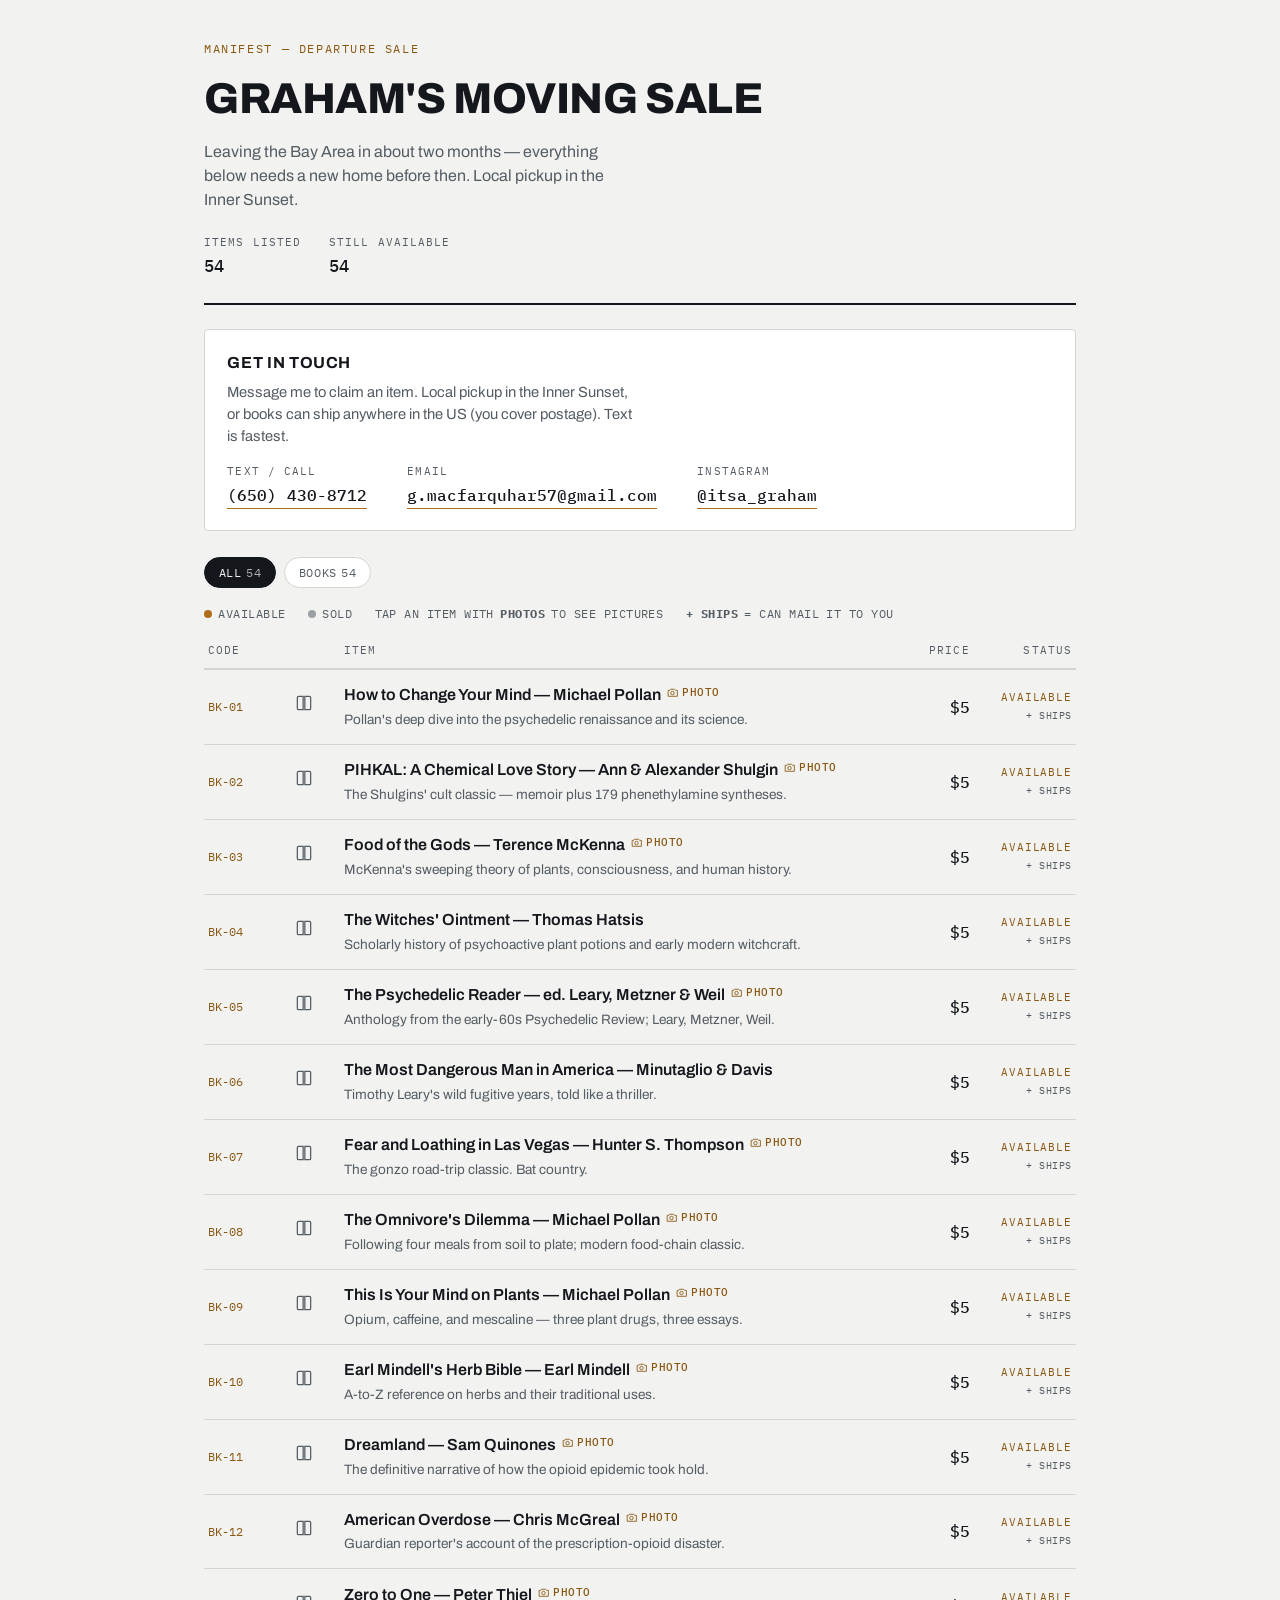
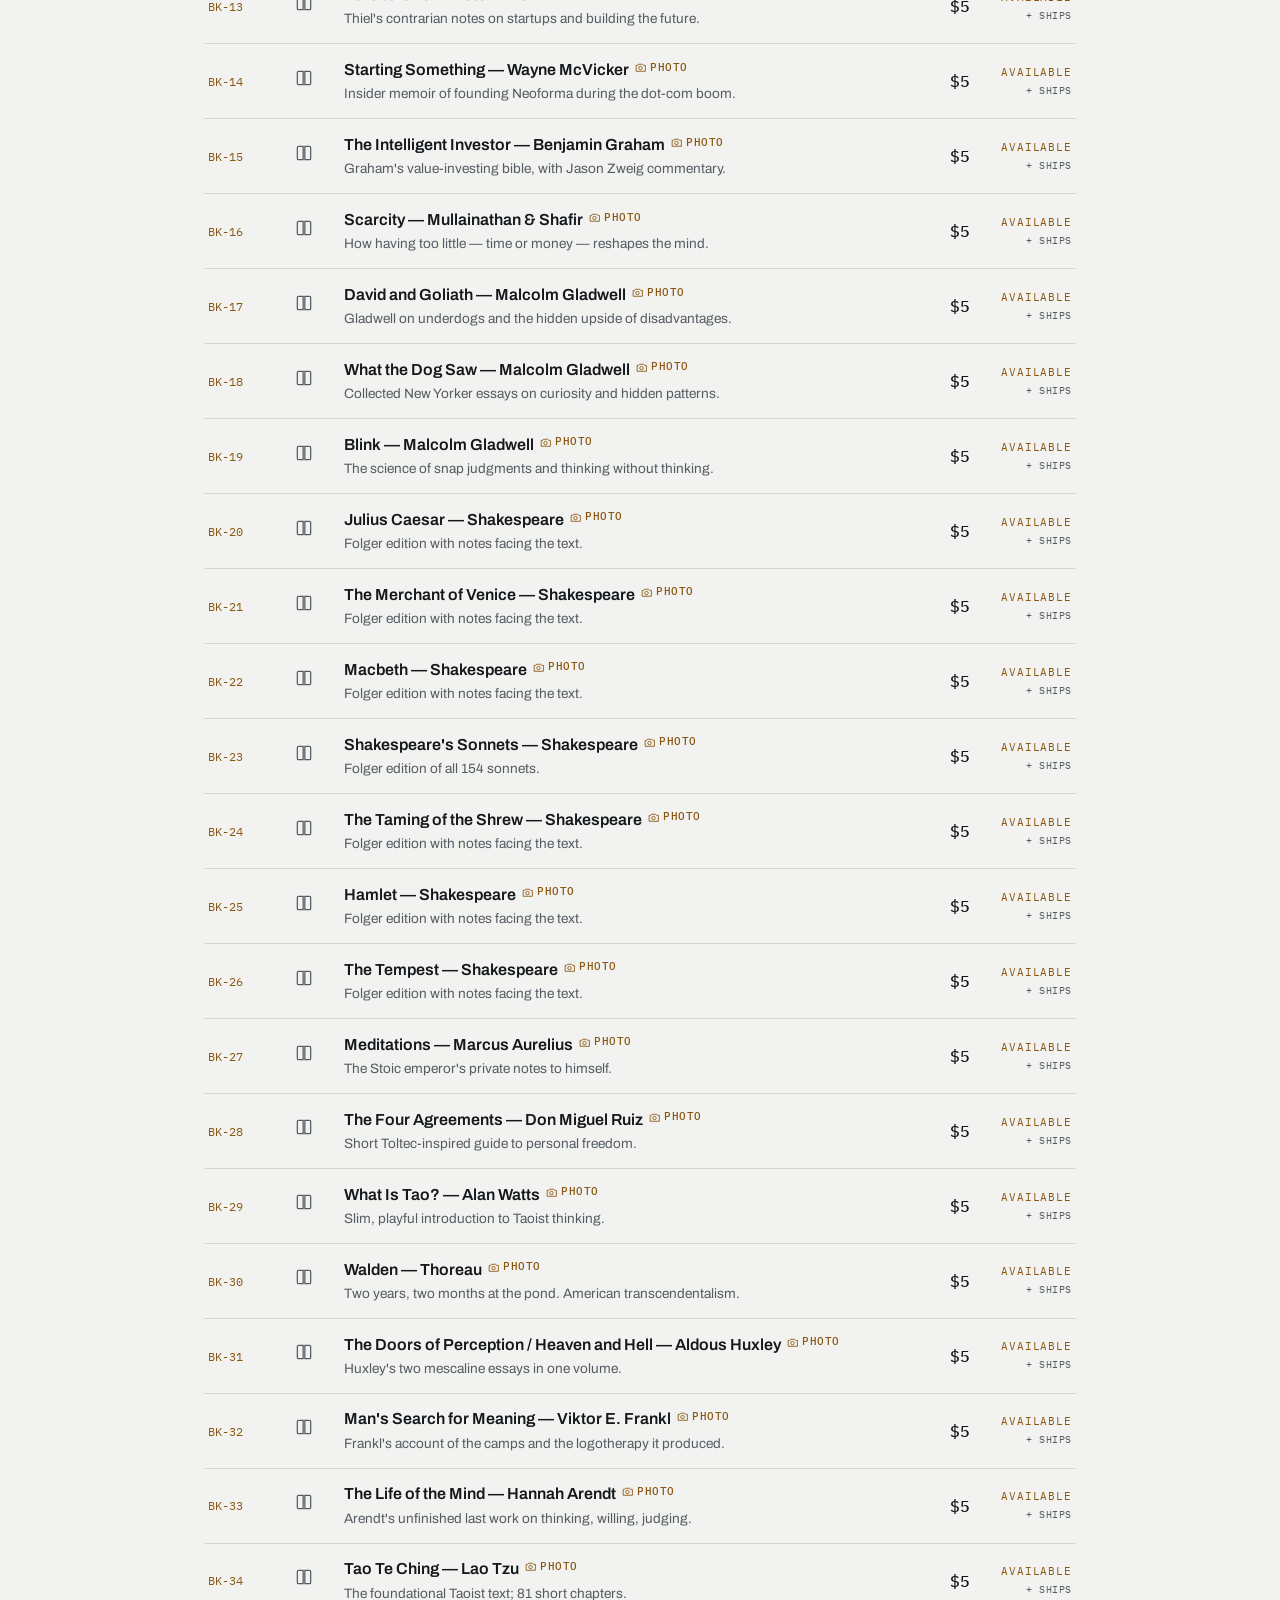
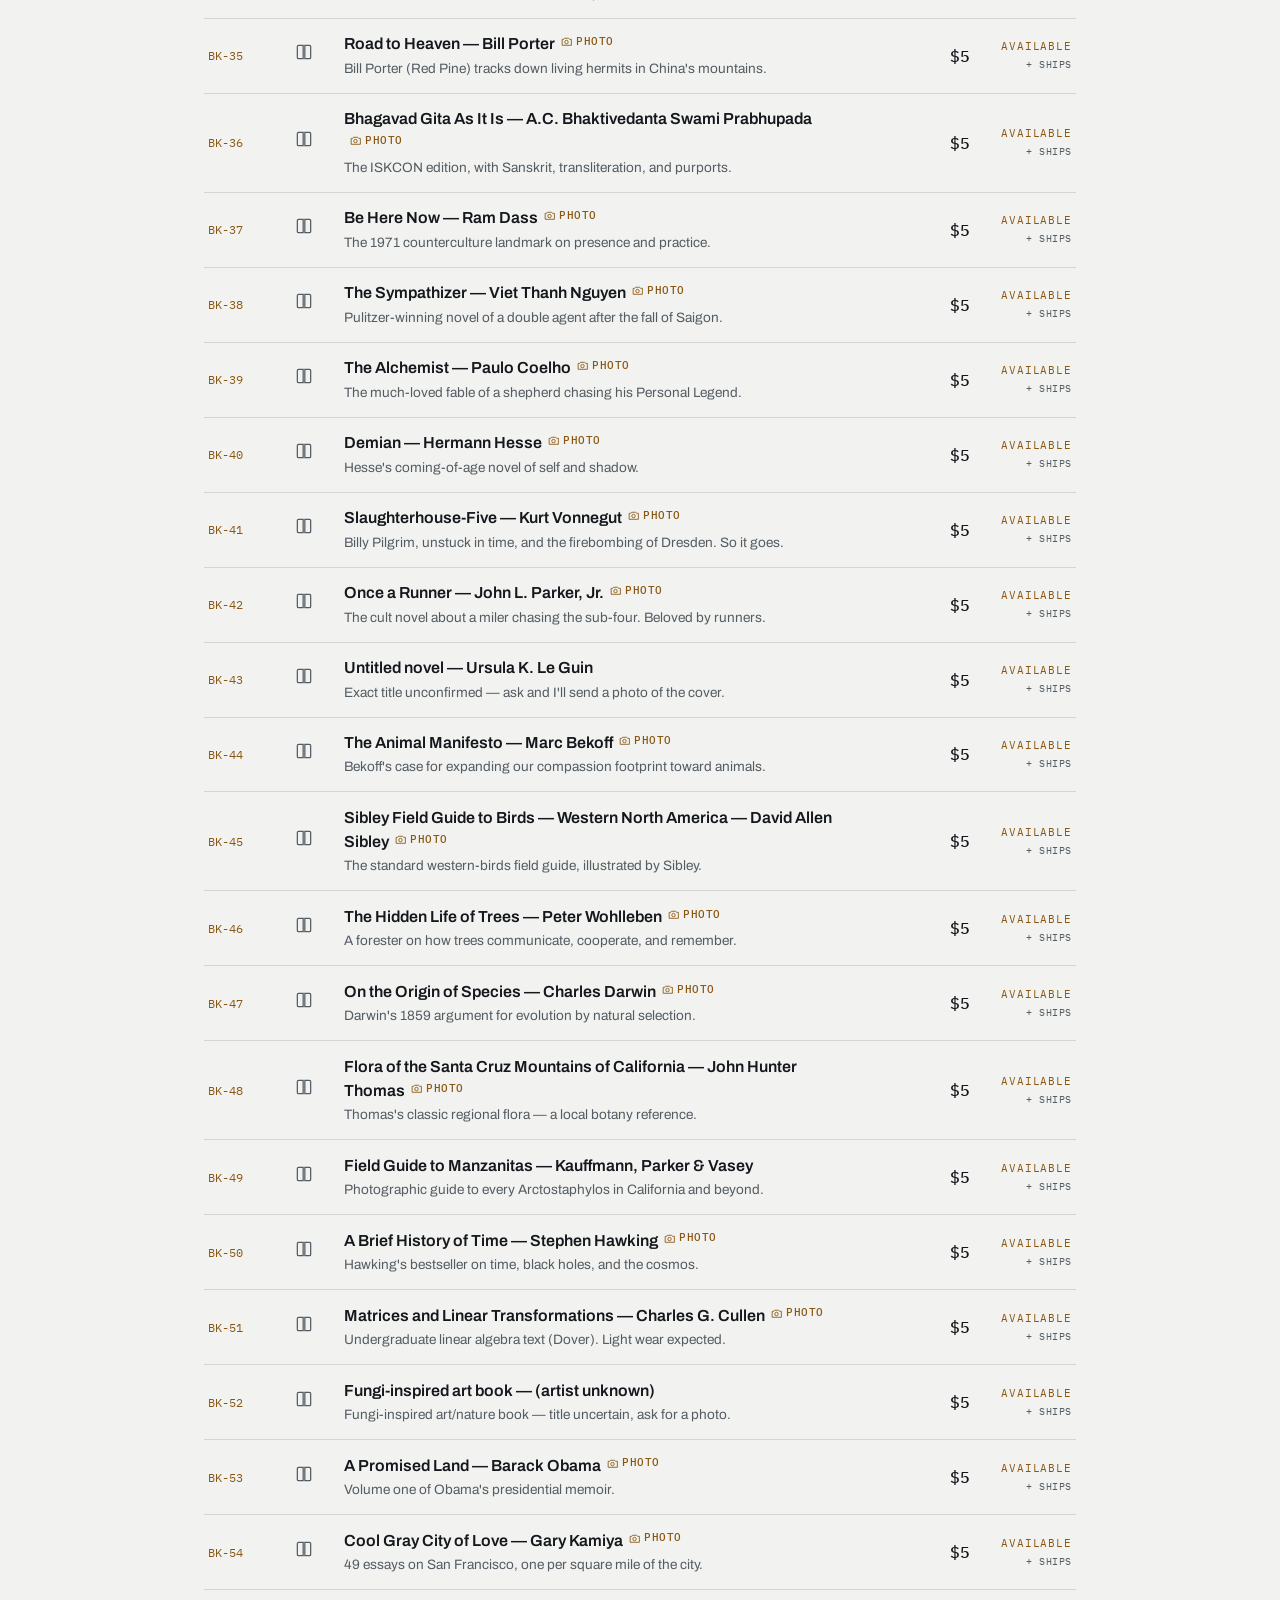
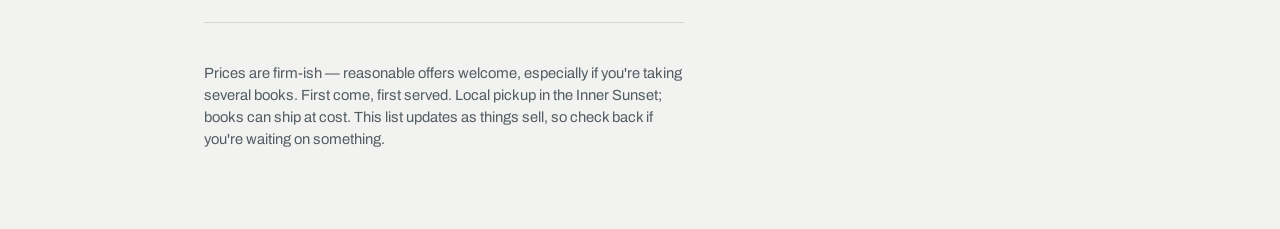
==== index.html @ 5ce78561 "Remove unidentified worn-spine book Co-Authored-By: Claude Sonnet 5 <noreply@anthropic.com>" ====
<!doctype html>
<html lang="en">
<head>
<meta charset="utf-8">
<meta name="viewport" content="width=device-width, initial-scale=1">
<title>Departure Sale</title>
<style>
  @import url('https://fonts.googleapis.com/css2?family=Archivo:ital,wght@0,400;0,500;0,600;0,700;0,800;1,500&family=IBM+Plex+Mono:wght@400;500;600&display=swap');

  :root{
    --bg: #f2f3f0;
    --surface: #ffffff;
    --surface-2: #e8eae5;
    --ink: #14171c;
    --ink-dim: #545c63;
    --line: #d4d7d1;
    --amber: #ad6f19;
    --amber-strong: #8a5713;
    --sold-ink: #9aa0a6;
    --focus: #2f6fed;
  }

  @media (prefers-color-scheme: dark){
    :root:not([data-theme="light"]){
      --bg: #14171b;
      --surface: #1b2025;
      --surface-2: #232931;
      --ink: #eef0ee;
      --ink-dim: #9aa3ab;
      --line: #313941;
      --amber: #f2a93c;
      --amber-strong: #ffc266;
      --sold-ink: #5b6470;
      --focus: #5b9dff;
    }
  }

  :root[data-theme="dark"]{
    --bg: #14171b;
    --surface: #1b2025;
    --surface-2: #232931;
    --ink: #eef0ee;
    --ink-dim: #9aa3ab;
    --line: #313941;
    --amber: #f2a93c;
    --amber-strong: #ffc266;
    --sold-ink: #5b6470;
    --focus: #5b9dff;
  }

  *{ box-sizing: border-box; }

  body{
    margin: 0;
    background: var(--bg);
    color: var(--ink);
    font-family: 'Archivo', system-ui, sans-serif;
    line-height: 1.5;
  }

  a{ color: inherit; }

  ::selection{ background: var(--amber); color: #14171b; }

  .board{
    max-width: 920px;
    margin: 0 auto;
    padding: 2.5rem 1.5rem 4rem;
  }

  .board-head{
    border-bottom: 2px solid var(--ink);
    padding-bottom: 1.5rem;
    margin-bottom: 1.5rem;
  }

  .eyebrow{
    font-family: 'IBM Plex Mono', monospace;
    font-size: 0.72rem;
    letter-spacing: 0.14em;
    text-transform: uppercase;
    color: var(--amber-strong);
    margin-bottom: 0.6rem;
  }

  h1{
    font-size: clamp(1.9rem, 4.5vw, 2.7rem);
    font-weight: 800;
    letter-spacing: -0.01em;
    text-transform: uppercase;
    margin: 0 0 0.5rem;
    text-wrap: balance;
  }

  .tagline{
    margin: 0 0 1.4rem;
    max-width: 46ch;
    color: var(--ink-dim);
    font-size: 1rem;
  }

  .meta-row{
    display: flex;
    flex-wrap: wrap;
    gap: 1.75rem;
  }

  .meta{
    display: flex;
    flex-direction: column;
    gap: 0.2rem;
  }

  .meta-label{
    font-family: 'IBM Plex Mono', monospace;
    font-size: 0.68rem;
    letter-spacing: 0.1em;
    text-transform: uppercase;
    color: var(--ink-dim);
  }

  .meta-value{
    font-family: 'IBM Plex Mono', monospace;
    font-size: 1.05rem;
    font-weight: 500;
    font-variant-numeric: tabular-nums;
  }

  .meta-value.link{
    word-break: break-all;
  }

  .filters{
    display: flex;
    flex-wrap: wrap;
    gap: 0.5rem;
    margin-bottom: 1.1rem;
  }

  .filter-btn{
    font-family: 'IBM Plex Mono', monospace;
    font-size: 0.75rem;
    letter-spacing: 0.06em;
    text-transform: uppercase;
    padding: 0.45rem 0.85rem;
    border: 1px solid var(--line);
    border-radius: 999px;
    background: var(--surface);
    color: var(--ink-dim);
    cursor: pointer;
    transition: border-color .15s ease, color .15s ease, background .15s ease;
  }

  .filter-btn:hover{ border-color: var(--amber); color: var(--ink); }

  .filter-btn:focus-visible{ outline: 2px solid var(--focus); outline-offset: 2px; }

  .filter-btn.active{
    background: var(--ink);
    border-color: var(--ink);
    color: var(--bg);
  }

  .filter-btn .count{
    color: var(--ink-dim);
    margin-left: 0.35em;
  }

  .filter-btn.active .count{ color: inherit; opacity: 0.7; }

  .legend{
    display: flex;
    flex-wrap: wrap;
    gap: 1.4rem;
    margin-bottom: 1.2rem;
    font-family: 'IBM Plex Mono', monospace;
    font-size: 0.72rem;
    color: var(--ink-dim);
    letter-spacing: 0.04em;
    text-transform: uppercase;
  }

  .legend-item{ display: inline-flex; align-items: center; gap: 0.4rem; }

  .dot{ width: 8px; height: 8px; border-radius: 50%; display: inline-block; }
  .dot-available{ background: var(--amber); }
  .dot-sold{ background: var(--sold-ink); }

  .manifest{
    border-top: 1px solid var(--line);
  }

  .row{
    display: grid;
    grid-template-columns: 4.5rem 2.2rem 1fr 6.5rem 5.5rem;
    align-items: center;
    gap: 0.9rem;
    padding: 0.85rem 0.25rem;
    border-bottom: 1px solid var(--line);
  }

  .manifest-header{
    font-family: 'IBM Plex Mono', monospace;
    font-size: 0.68rem;
    letter-spacing: 0.1em;
    text-transform: uppercase;
    color: var(--ink-dim);
    padding-top: 0;
    padding-bottom: 0.6rem;
  }

  /* Clickable rows (items with photos) */
  button.item-row{
    width: 100%;
    font: inherit;
    color: inherit;
    text-align: left;
    background: none;
    border: none;
    border-bottom: 1px solid var(--line);
    cursor: pointer;
  }

  button.item-row:hover{
    background: var(--surface);
  }

  button.item-row:focus-visible{
    outline: 2px solid var(--focus);
    outline-offset: -2px;
  }

  .item-row.is-sold{
    color: var(--sold-ink);
  }

  .item-row.is-sold .item-name{
    text-decoration: line-through;
    text-decoration-color: var(--sold-ink);
  }

  .col-code{
    font-family: 'IBM Plex Mono', monospace;
    font-size: 0.78rem;
    color: var(--amber-strong);
    font-variant-numeric: tabular-nums;
  }

  .item-row.is-sold .col-code{ color: var(--sold-ink); }

  .col-icon svg{
    width: 20px;
    height: 20px;
    stroke: var(--ink-dim);
    fill: none;
    stroke-width: 1.5;
  }

  .col-item{ min-width: 0; }

  .item-name{
    font-weight: 600;
    display: block;
  }

  .photo-tag{
    display: inline-flex;
    align-items: center;
    gap: 0.3em;
    margin-left: 0.5em;
    font-family: 'IBM Plex Mono', monospace;
    font-size: 0.66rem;
    font-weight: 500;
    letter-spacing: 0.04em;
    text-transform: uppercase;
    color: var(--amber-strong);
    vertical-align: 1px;
  }

  .photo-tag svg{
    width: 13px;
    height: 13px;
    stroke: currentColor;
    fill: none;
    stroke-width: 1.6;
  }

  .item-row.is-sold .photo-tag{ color: var(--sold-ink); }

  .item-note{
    display: block;
    font-size: 0.85rem;
    color: var(--ink-dim);
    margin-top: 0.15rem;
  }

  .col-cat{
    font-family: 'IBM Plex Mono', monospace;
    font-size: 0.72rem;
    color: var(--ink-dim);
    text-transform: uppercase;
    letter-spacing: 0.04em;
  }

  .col-price{
    font-family: 'IBM Plex Mono', monospace;
    font-weight: 500;
    font-variant-numeric: tabular-nums;
    text-align: right;
  }

  .col-status{
    font-family: 'IBM Plex Mono', monospace;
    font-size: 0.7rem;
    letter-spacing: 0.08em;
    text-transform: uppercase;
    text-align: right;
  }

  .status-available{ color: var(--amber-strong); }
  .status-sold{ color: var(--sold-ink); }

  .empty-state{
    padding: 2rem 0.25rem;
    color: var(--ink-dim);
    font-style: italic;
  }

  .subfilters{
    display: flex;
    flex-wrap: wrap;
    gap: 0.4rem;
    margin: -0.2rem 0 1.1rem;
    padding-left: 0.9rem;
    border-left: 2px solid var(--amber);
  }

  .subfilters[hidden]{ display: none; }

  .filter-btn.sub{
    font-size: 0.68rem;
    padding: 0.32rem 0.7rem;
    text-transform: none;
    letter-spacing: 0.02em;
  }

  .subcat-head{
    font-family: 'IBM Plex Mono', monospace;
    font-size: 0.72rem;
    letter-spacing: 0.1em;
    text-transform: uppercase;
    color: var(--amber-strong);
    padding: 1.2rem 0.25rem 0.55rem;
    border-bottom: 1px solid var(--line);
    display: flex;
    justify-content: space-between;
    gap: 1rem;
  }

  .subcat-head:first-child{ padding-top: 0.2rem; }
  .subcat-head span{ color: var(--ink-dim); }

  .ship-tag{
    display: block;
    font-family: 'IBM Plex Mono', monospace;
    font-size: 0.62rem;
    letter-spacing: 0.06em;
    text-transform: uppercase;
    color: var(--ink-dim);
    margin-top: 0.2rem;
  }

  .item-row.is-sold .ship-tag{ display: none; }

  .contact{
    background: var(--surface);
    border: 1px solid var(--line);
    border-radius: 4px;
    padding: 1.3rem 1.4rem;
    margin-bottom: 1.6rem;
  }

  .contact-title{
    font-size: 1rem;
    font-weight: 700;
    text-transform: uppercase;
    letter-spacing: 0.04em;
    margin: 0 0 0.4rem;
  }

  .contact-lead{
    margin: 0 0 1rem;
    color: var(--ink-dim);
    font-size: 0.92rem;
    max-width: 52ch;
  }

  .contact-list{
    list-style: none;
    margin: 0;
    padding: 0;
    display: flex;
    flex-wrap: wrap;
    gap: 0.9rem 2.5rem;
  }

  .contact-list li{
    display: flex;
    flex-direction: column;
    gap: 0.2rem;
  }

  .contact-label{
    font-family: 'IBM Plex Mono', monospace;
    font-size: 0.68rem;
    letter-spacing: 0.1em;
    text-transform: uppercase;
    color: var(--ink-dim);
  }

  .contact-value{
    font-family: 'IBM Plex Mono', monospace;
    font-size: 1.02rem;
    font-weight: 500;
    text-decoration: none;
    border-bottom: 1px solid var(--amber);
    padding-bottom: 1px;
    width: max-content;
    word-break: break-all;
  }

  .contact-value:hover{ color: var(--amber-strong); }
  .contact-value:focus-visible{ outline: 2px solid var(--focus); outline-offset: 2px; }

  .board-foot{
    margin-top: 2rem;
    padding-top: 1.5rem;
    border-top: 1px solid var(--line);
    color: var(--ink-dim);
    font-size: 0.92rem;
    max-width: 60ch;
  }

  /* ---------------------------------------------------------------
     LIGHTBOX
     --------------------------------------------------------------- */

  .lightbox[hidden]{ display: none; }

  .lightbox{
    position: fixed;
    inset: 0;
    z-index: 50;
    display: flex;
    align-items: center;
    justify-content: center;
    padding: 1.5rem;
    background: rgba(10, 12, 15, 0.82);
    backdrop-filter: blur(2px);
  }

  .lightbox-panel{
    background: var(--surface);
    border: 1px solid var(--line);
    border-radius: 4px;
    max-width: 640px;
    width: 100%;
    max-height: 100%;
    overflow-y: auto;
    padding: 1.25rem;
  }

  .lightbox-head{
    display: flex;
    align-items: flex-start;
    justify-content: space-between;
    gap: 1rem;
    margin-bottom: 0.9rem;
  }

  .lightbox-title{
    font-weight: 700;
    font-size: 1.1rem;
    margin: 0;
  }

  .lightbox-sub{
    font-family: 'IBM Plex Mono', monospace;
    font-size: 0.8rem;
    color: var(--ink-dim);
    margin: 0.25rem 0 0;
  }

  .lightbox-close{
    flex: none;
    font-family: 'IBM Plex Mono', monospace;
    font-size: 0.9rem;
    line-height: 1;
    padding: 0.5rem 0.65rem;
    border: 1px solid var(--line);
    border-radius: 3px;
    background: var(--surface-2);
    color: var(--ink);
    cursor: pointer;
  }

  .lightbox-close:hover{ border-color: var(--amber); }
  .lightbox-close:focus-visible{ outline: 2px solid var(--focus); outline-offset: 2px; }

  .lightbox-stage{
    position: relative;
    background: var(--surface-2);
    border: 1px solid var(--line);
    border-radius: 3px;
    display: flex;
    align-items: center;
    justify-content: center;
    min-height: 220px;
  }

  .lightbox-stage::after{
    content: "Loading…";
    position: absolute;
    font-family: 'IBM Plex Mono', monospace;
    font-size: 0.8rem;
    color: var(--ink-dim);
    z-index: 0;
  }

  .lightbox-stage img{ position: relative; z-index: 1; }

  .lightbox-stage img{
    display: block;
    max-width: 100%;
    max-height: 60vh;
    width: auto;
    height: auto;
  }

  .lightbox-nav{
    position: absolute;
    top: 50%;
    transform: translateY(-50%);
    width: 2.4rem;
    height: 2.4rem;
    border-radius: 50%;
    border: 1px solid var(--line);
    background: var(--surface);
    color: var(--ink);
    font-size: 1.1rem;
    line-height: 1;
    cursor: pointer;
    display: flex;
    align-items: center;
    justify-content: center;
  }

  .lightbox-nav:hover{ border-color: var(--amber); }
  .lightbox-nav:focus-visible{ outline: 2px solid var(--focus); outline-offset: 2px; }
  .lightbox-nav[hidden]{ display: none; }
  .lightbox-nav.prev{ left: 0.6rem; }
  .lightbox-nav.next{ right: 0.6rem; }

  .lightbox-meta{
    display: flex;
    align-items: center;
    justify-content: space-between;
    gap: 1rem;
    margin-top: 0.8rem;
    font-family: 'IBM Plex Mono', monospace;
    font-size: 0.78rem;
    color: var(--ink-dim);
  }

  .lightbox-note{
    margin: 0.6rem 0 0;
    font-size: 0.92rem;
    color: var(--ink-dim);
  }

  @media (max-width: 620px){
    .row{
      grid-template-columns: 2.2rem 1fr auto;
      grid-template-areas:
        "icon name price"
        "icon note status";
      row-gap: 0.2rem;
    }
    .manifest-header{ display: none; }
    .col-icon{ grid-area: icon; }
    .col-item{ grid-area: name; }
    .item-note{ grid-area: note; }
    .col-cat{ display: none; }
    .col-price{ grid-area: price; text-align: right; }
    .col-status{ grid-area: status; }
    .col-code{ display: none; }
  }
</style>
</head>
<body>

<div class="board">
  <header class="board-head">
    <div class="eyebrow">Manifest — Departure Sale</div>
    <h1>Graham's Moving Sale</h1>
    <p class="tagline">Leaving the Bay Area in about two months — everything below needs a new home before then. Local pickup in the Inner Sunset.</p>
    <div class="meta-row">
      <div class="meta">
        <span class="meta-label">Items listed</span>
        <span class="meta-value" id="stat-total">–</span>
      </div>
      <div class="meta">
        <span class="meta-label">Still available</span>
        <span class="meta-value" id="stat-available">–</span>
      </div>
    </div>
  </header>

  <section class="contact" aria-label="How to reach me">
    <h2 class="contact-title">Get in touch</h2>
    <p class="contact-lead">Message me to claim an item. Local pickup in the Inner Sunset, or books can ship anywhere in the US (you cover postage). Text is fastest.</p>
    <ul class="contact-list">
      <li>
        <span class="contact-label">Text / call</span>
        <a class="contact-value" href="tel:+16504308712">(650) 430-8712</a>
      </li>
      <li>
        <span class="contact-label">Email</span>
        <a class="contact-value" href="mailto:g.macfarquhar57@gmail.com">g.macfarquhar57@gmail.com</a>
      </li>
      <li>
        <span class="contact-label">Instagram</span>
        <a class="contact-value" href="https://instagram.com/itsa_graham">@itsa_graham</a>
      </li>
    </ul>
  </section>

  <nav class="filters" id="filters" aria-label="Filter by category"></nav>
  <nav class="subfilters" id="subfilters" aria-label="Filter by topic" hidden></nav>

  <div class="legend">
    <span class="legend-item"><i class="dot dot-available"></i>Available</span>
    <span class="legend-item"><i class="dot dot-sold"></i>Sold</span>
    <span class="legend-item">Tap an item with <strong>Photos</strong> to see pictures</span>
    <span class="legend-item"><strong>+ Ships</strong> = can mail it to you</span>
  </div>

  <main>
    <div class="row manifest-header" role="presentation">
      <span>Code</span>
      <span></span>
      <span>Item</span>
      <span style="text-align:right">Price</span>
      <span style="text-align:right">Status</span>
    </div>
    <div class="manifest" id="manifest"></div>
  </main>

  <footer class="board-foot">
    <p>Prices are firm-ish — reasonable offers welcome, especially if you're taking several books. First come, first served. Local pickup in the Inner Sunset; books can ship at cost. This list updates as things sell, so check back if you're waiting on something.</p>
  </footer>
</div>

<!-- LIGHTBOX -->
<div class="lightbox" id="lightbox" hidden role="dialog" aria-modal="true" aria-labelledby="lightbox-title">
  <div class="lightbox-panel">
    <div class="lightbox-head">
      <div>
        <p class="lightbox-title" id="lightbox-title">Item</p>
        <p class="lightbox-sub" id="lightbox-sub">CODE · $0</p>
      </div>
      <button type="button" class="lightbox-close" id="lightbox-close" aria-label="Close">Close ✕</button>
    </div>
    <div class="lightbox-stage">
      <button type="button" class="lightbox-nav prev" id="lightbox-prev" aria-label="Previous photo">‹</button>
      <img id="lightbox-img" alt="">
      <button type="button" class="lightbox-nav next" id="lightbox-next" aria-label="Next photo">›</button>
    </div>
    <div class="lightbox-meta">
      <span id="lightbox-count">1 / 1</span>
      <span id="lightbox-status"></span>
    </div>
    <p class="lightbox-note" id="lightbox-note" hidden></p>
  </div>
</div>

<script>
  // ---------------------------------------------------------------
  // ITEM DATA — one object per item. Fields:
  //   code        — short label shown in the Code column (e.g. 'BK-01')
  //   category    — must match one of CATEGORIES below
  //   subcategory — optional; only used for categories listed in
  //                 SUBCATEGORIES. Must match one of those strings.
  //   name        — item name (for books: "Title — Author")
  //   price       — number, no "$"
  //   status      — 'available' or 'sold'
  //   shipping    — optional true; shows a "+ Ships" tag
  //   note        — optional one-line description
  //   images      — optional array of image paths or URLs. Items with
  //                 images become clickable and open a photo viewer.
  //                 Local files go in images/; remote URLs also work
  //                 (book covers below are hotlinked from openlibrary.org).
  // ---------------------------------------------------------------

  const CATEGORIES = ['Books', 'Electronics', 'Kitchen', 'Furniture', 'Clothing', 'Misc'];

  // Categories listed here get a second row of filter chips, and their
  // items are grouped under sub-headings (in this order).
  const SUBCATEGORIES = {
    Books: [
      'Psychedelics & Drug Culture',
      'Food, Health & Herbalism',
      'Opioid Crisis & Public Health',
      'Business & Investing',
      'Shakespeare (Folger Editions)',
      'Philosophy & Spirituality',
      'Fiction & Literature',
      'Nature, Science & Field Guides',
      'Memoir, Politics & Place'
    ]
  };

  const ITEMS = [
    // Every book is $5, available for local pickup or US shipping at cost.
    // Cover images are hotlinked from openlibrary.org (no local copies).
    // — Psychedelics & Drug Culture —
    { code: "BK-01", category: 'Books', subcategory: "Psychedelics & Drug Culture", name: "How to Change Your Mind — Michael Pollan", price: 5, status: 'available', shipping: true, note: "Pollan's deep dive into the psychedelic renaissance and its science.", images: ["https://covers.openlibrary.org/b/id/8805168-L.jpg"] },
    { code: "BK-02", category: 'Books', subcategory: "Psychedelics & Drug Culture", name: "PIHKAL: A Chemical Love Story — Ann & Alexander Shulgin", price: 5, status: 'available', shipping: true, note: "The Shulgins' cult classic — memoir plus 179 phenethylamine syntheses.", images: ["https://covers.openlibrary.org/b/id/8068464-L.jpg"] },
    { code: "BK-03", category: 'Books', subcategory: "Psychedelics & Drug Culture", name: "Food of the Gods — Terence McKenna", price: 5, status: 'available', shipping: true, note: "McKenna's sweeping theory of plants, consciousness, and human history.", images: ["https://covers.openlibrary.org/b/id/12899833-L.jpg"] },
    { code: "BK-04", category: 'Books', subcategory: "Psychedelics & Drug Culture", name: "The Witches' Ointment — Thomas Hatsis", price: 5, status: 'available', shipping: true, note: "Scholarly history of psychoactive plant potions and early modern witchcraft." },
    { code: "BK-05", category: 'Books', subcategory: "Psychedelics & Drug Culture", name: "The Psychedelic Reader — ed. Leary, Metzner & Weil", price: 5, status: 'available', shipping: true, note: "Anthology from the early-60s Psychedelic Review; Leary, Metzner, Weil.", images: ["https://covers.openlibrary.org/b/id/12912189-L.jpg"] },
    { code: "BK-06", category: 'Books', subcategory: "Psychedelics & Drug Culture", name: "The Most Dangerous Man in America — Minutaglio & Davis", price: 5, status: 'available', shipping: true, note: "Timothy Leary's wild fugitive years, told like a thriller." },
    { code: "BK-07", category: 'Books', subcategory: "Psychedelics & Drug Culture", name: "Fear and Loathing in Las Vegas — Hunter S. Thompson", price: 5, status: 'available', shipping: true, note: "The gonzo road-trip classic. Bat country.", images: ["https://covers.openlibrary.org/b/id/13396-L.jpg"] },

    // — Food, Health & Herbalism —
    { code: "BK-08", category: 'Books', subcategory: "Food, Health & Herbalism", name: "The Omnivore's Dilemma — Michael Pollan", price: 5, status: 'available', shipping: true, note: "Following four meals from soil to plate; modern food-chain classic.", images: ["https://covers.openlibrary.org/b/id/8596706-L.jpg"] },
    { code: "BK-09", category: 'Books', subcategory: "Food, Health & Herbalism", name: "This Is Your Mind on Plants — Michael Pollan", price: 5, status: 'available', shipping: true, note: "Opium, caffeine, and mescaline — three plant drugs, three essays.", images: ["https://covers.openlibrary.org/b/id/10512625-L.jpg"] },
    { code: "BK-10", category: 'Books', subcategory: "Food, Health & Herbalism", name: "Earl Mindell's Herb Bible — Earl Mindell", price: 5, status: 'available', shipping: true, note: "A-to-Z reference on herbs and their traditional uses.", images: ["https://covers.openlibrary.org/b/id/3965917-L.jpg"] },

    // — Opioid Crisis & Public Health —
    { code: "BK-11", category: 'Books', subcategory: "Opioid Crisis & Public Health", name: "Dreamland — Sam Quinones", price: 5, status: 'available', shipping: true, note: "The definitive narrative of how the opioid epidemic took hold.", images: ["https://covers.openlibrary.org/b/id/12189023-L.jpg"] },
    { code: "BK-12", category: 'Books', subcategory: "Opioid Crisis & Public Health", name: "American Overdose — Chris McGreal", price: 5, status: 'available', shipping: true, note: "Guardian reporter's account of the prescription-opioid disaster.", images: ["https://covers.openlibrary.org/b/id/14592990-L.jpg"] },

    // — Business & Investing —
    { code: "BK-13", category: 'Books', subcategory: "Business & Investing", name: "Zero to One — Peter Thiel", price: 5, status: 'available', shipping: true, note: "Thiel's contrarian notes on startups and building the future.", images: ["https://covers.openlibrary.org/b/id/9002334-L.jpg"] },
    { code: "BK-14", category: 'Books', subcategory: "Business & Investing", name: "Starting Something — Wayne McVicker", price: 5, status: 'available', shipping: true, note: "Insider memoir of founding Neoforma during the dot-com boom.", images: ["https://covers.openlibrary.org/b/id/960717-L.jpg"] },
    { code: "BK-15", category: 'Books', subcategory: "Business & Investing", name: "The Intelligent Investor — Benjamin Graham", price: 5, status: 'available', shipping: true, note: "Graham's value-investing bible, with Jason Zweig commentary.", images: ["https://covers.openlibrary.org/b/id/36434-L.jpg"] },
    { code: "BK-16", category: 'Books', subcategory: "Business & Investing", name: "Scarcity — Mullainathan & Shafir", price: 5, status: 'available', shipping: true, note: "How having too little — time or money — reshapes the mind.", images: ["https://covers.openlibrary.org/b/id/9896983-L.jpg"] },
    { code: "BK-17", category: 'Books', subcategory: "Business & Investing", name: "David and Goliath — Malcolm Gladwell", price: 5, status: 'available', shipping: true, note: "Gladwell on underdogs and the hidden upside of disadvantages.", images: ["https://covers.openlibrary.org/b/id/7276285-L.jpg"] },
    { code: "BK-18", category: 'Books', subcategory: "Business & Investing", name: "What the Dog Saw — Malcolm Gladwell", price: 5, status: 'available', shipping: true, note: "Collected New Yorker essays on curiosity and hidden patterns.", images: ["https://covers.openlibrary.org/b/id/8260666-L.jpg"] },
    { code: "BK-19", category: 'Books', subcategory: "Business & Investing", name: "Blink — Malcolm Gladwell", price: 5, status: 'available', shipping: true, note: "The science of snap judgments and thinking without thinking.", images: ["https://covers.openlibrary.org/b/id/14421850-L.jpg"] },

    // — Shakespeare (Folger Editions) —
    { code: "BK-20", category: 'Books', subcategory: "Shakespeare (Folger Editions)", name: "Julius Caesar — Shakespeare", price: 5, status: 'available', shipping: true, note: "Folger edition with notes facing the text.", images: ["https://covers.openlibrary.org/b/id/7901303-L.jpg"] },
    { code: "BK-21", category: 'Books', subcategory: "Shakespeare (Folger Editions)", name: "The Merchant of Venice — Shakespeare", price: 5, status: 'available', shipping: true, note: "Folger edition with notes facing the text.", images: ["https://covers.openlibrary.org/b/id/7182819-L.jpg"] },
    { code: "BK-22", category: 'Books', subcategory: "Shakespeare (Folger Editions)", name: "Macbeth — Shakespeare", price: 5, status: 'available', shipping: true, note: "Folger edition with notes facing the text.", images: ["https://covers.openlibrary.org/b/id/872432-L.jpg"] },
    { code: "BK-23", category: 'Books', subcategory: "Shakespeare (Folger Editions)", name: "Shakespeare's Sonnets — Shakespeare", price: 5, status: 'available', shipping: true, note: "Folger edition of all 154 sonnets.", images: ["https://covers.openlibrary.org/b/id/2383682-L.jpg"] },
    { code: "BK-24", category: 'Books', subcategory: "Shakespeare (Folger Editions)", name: "The Taming of the Shrew — Shakespeare", price: 5, status: 'available', shipping: true, note: "Folger edition with notes facing the text.", images: ["https://covers.openlibrary.org/b/id/7889534-L.jpg"] },
    { code: "BK-25", category: 'Books', subcategory: "Shakespeare (Folger Editions)", name: "Hamlet — Shakespeare", price: 5, status: 'available', shipping: true, note: "Folger edition with notes facing the text.", images: ["https://covers.openlibrary.org/b/id/8281954-L.jpg"] },
    { code: "BK-26", category: 'Books', subcategory: "Shakespeare (Folger Editions)", name: "The Tempest — Shakespeare", price: 5, status: 'available', shipping: true, note: "Folger edition with notes facing the text.", images: ["https://covers.openlibrary.org/b/id/8155661-L.jpg"] },

    // — Philosophy & Spirituality —
    { code: "BK-27", category: 'Books', subcategory: "Philosophy & Spirituality", name: "Meditations — Marcus Aurelius", price: 5, status: 'available', shipping: true, note: "The Stoic emperor's private notes to himself.", images: ["https://covers.openlibrary.org/b/id/211529-L.jpg"] },
    { code: "BK-28", category: 'Books', subcategory: "Philosophy & Spirituality", name: "The Four Agreements — Don Miguel Ruiz", price: 5, status: 'available', shipping: true, note: "Short Toltec-inspired guide to personal freedom.", images: ["https://covers.openlibrary.org/b/id/924521-L.jpg"] },
    { code: "BK-29", category: 'Books', subcategory: "Philosophy & Spirituality", name: "What Is Tao? — Alan Watts", price: 5, status: 'available', shipping: true, note: "Slim, playful introduction to Taoist thinking.", images: ["https://covers.openlibrary.org/b/id/5245351-L.jpg"] },
    { code: "BK-30", category: 'Books', subcategory: "Philosophy & Spirituality", name: "Walden — Thoreau", price: 5, status: 'available', shipping: true, note: "Two years, two months at the pond. American transcendentalism.", images: ["https://covers.openlibrary.org/b/id/11248037-L.jpg"] },
    { code: "BK-31", category: 'Books', subcategory: "Philosophy & Spirituality", name: "The Doors of Perception / Heaven and Hell — Aldous Huxley", price: 5, status: 'available', shipping: true, note: "Huxley's two mescaline essays in one volume.", images: ["https://covers.openlibrary.org/b/id/39648-L.jpg"] },
    { code: "BK-32", category: 'Books', subcategory: "Philosophy & Spirituality", name: "Man's Search for Meaning — Viktor E. Frankl", price: 5, status: 'available', shipping: true, note: "Frankl's account of the camps and the logotherapy it produced.", images: ["https://covers.openlibrary.org/b/id/11203708-L.jpg"] },
    { code: "BK-33", category: 'Books', subcategory: "Philosophy & Spirituality", name: "The Life of the Mind — Hannah Arendt", price: 5, status: 'available', shipping: true, note: "Arendt's unfinished last work on thinking, willing, judging.", images: ["https://covers.openlibrary.org/b/id/116286-L.jpg"] },
    { code: "BK-34", category: 'Books', subcategory: "Philosophy & Spirituality", name: "Tao Te Ching — Lao Tzu", price: 5, status: 'available', shipping: true, note: "The foundational Taoist text; 81 short chapters.", images: ["https://covers.openlibrary.org/b/id/662232-L.jpg"] },
    { code: "BK-35", category: 'Books', subcategory: "Philosophy & Spirituality", name: "Road to Heaven — Bill Porter", price: 5, status: 'available', shipping: true, note: "Bill Porter (Red Pine) tracks down living hermits in China's mountains.", images: ["https://covers.openlibrary.org/b/id/795727-L.jpg"] },
    { code: "BK-36", category: 'Books', subcategory: "Philosophy & Spirituality", name: "Bhagavad Gita As It Is — A.C. Bhaktivedanta Swami Prabhupada", price: 5, status: 'available', shipping: true, note: "The ISKCON edition, with Sanskrit, transliteration, and purports.", images: ["https://covers.openlibrary.org/b/id/1051534-L.jpg"] },
    { code: "BK-37", category: 'Books', subcategory: "Philosophy & Spirituality", name: "Be Here Now — Ram Dass", price: 5, status: 'available', shipping: true, note: "The 1971 counterculture landmark on presence and practice.", images: ["https://covers.openlibrary.org/b/id/12441918-L.jpg"] },

    // — Fiction & Literature —
    { code: "BK-38", category: 'Books', subcategory: "Fiction & Literature", name: "The Sympathizer — Viet Thanh Nguyen", price: 5, status: 'available', shipping: true, note: "Pulitzer-winning novel of a double agent after the fall of Saigon.", images: ["https://covers.openlibrary.org/b/id/7913176-L.jpg"] },
    { code: "BK-39", category: 'Books', subcategory: "Fiction & Literature", name: "The Alchemist — Paulo Coelho", price: 5, status: 'available', shipping: true, note: "The much-loved fable of a shepherd chasing his Personal Legend.", images: ["https://covers.openlibrary.org/b/id/11556106-L.jpg"] },
    { code: "BK-40", category: 'Books', subcategory: "Fiction & Literature", name: "Demian — Hermann Hesse", price: 5, status: 'available', shipping: true, note: "Hesse's coming-of-age novel of self and shadow.", images: ["https://covers.openlibrary.org/b/id/12569297-L.jpg"] },
    { code: "BK-41", category: 'Books', subcategory: "Fiction & Literature", name: "Slaughterhouse-Five — Kurt Vonnegut", price: 5, status: 'available', shipping: true, note: "Billy Pilgrim, unstuck in time, and the firebombing of Dresden. So it goes.", images: ["https://covers.openlibrary.org/b/id/12727001-L.jpg"] },
    { code: "BK-42", category: 'Books', subcategory: "Fiction & Literature", name: "Once a Runner — John L. Parker, Jr.", price: 5, status: 'available', shipping: true, note: "The cult novel about a miler chasing the sub-four. Beloved by runners.", images: ["https://covers.openlibrary.org/b/id/6756910-L.jpg"] },
    { code: "BK-43", category: 'Books', subcategory: "Fiction & Literature", name: "Untitled novel — Ursula K. Le Guin", price: 5, status: 'available', shipping: true, note: "Exact title unconfirmed — ask and I'll send a photo of the cover." },

    // — Nature, Science & Field Guides —
    { code: "BK-44", category: 'Books', subcategory: "Nature, Science & Field Guides", name: "The Animal Manifesto — Marc Bekoff", price: 5, status: 'available', shipping: true, note: "Bekoff's case for expanding our compassion footprint toward animals.", images: ["https://covers.openlibrary.org/b/id/11403763-L.jpg"] },
    { code: "BK-45", category: 'Books', subcategory: "Nature, Science & Field Guides", name: "Sibley Field Guide to Birds — Western North America — David Allen Sibley", price: 5, status: 'available', shipping: true, note: "The standard western-birds field guide, illustrated by Sibley.", images: ["https://covers.openlibrary.org/b/id/418887-L.jpg"] },
    { code: "BK-46", category: 'Books', subcategory: "Nature, Science & Field Guides", name: "The Hidden Life of Trees — Peter Wohlleben", price: 5, status: 'available', shipping: true, note: "A forester on how trees communicate, cooperate, and remember.", images: ["https://covers.openlibrary.org/b/isbn/9781771642484-L.jpg"] },
    { code: "BK-47", category: 'Books', subcategory: "Nature, Science & Field Guides", name: "On the Origin of Species — Charles Darwin", price: 5, status: 'available', shipping: true, note: "Darwin's 1859 argument for evolution by natural selection.", images: ["https://covers.openlibrary.org/b/id/7153600-L.jpg"] },
    { code: "BK-48", category: 'Books', subcategory: "Nature, Science & Field Guides", name: "Flora of the Santa Cruz Mountains of California — John Hunter Thomas", price: 5, status: 'available', shipping: true, note: "Thomas's classic regional flora — a local botany reference.", images: ["https://covers.openlibrary.org/b/id/13023100-L.jpg"] },
    { code: "BK-49", category: 'Books', subcategory: "Nature, Science & Field Guides", name: "Field Guide to Manzanitas — Kauffmann, Parker & Vasey", price: 5, status: 'available', shipping: true, note: "Photographic guide to every Arctostaphylos in California and beyond." },
    { code: "BK-50", category: 'Books', subcategory: "Nature, Science & Field Guides", name: "A Brief History of Time — Stephen Hawking", price: 5, status: 'available', shipping: true, note: "Hawking's bestseller on time, black holes, and the cosmos.", images: ["https://covers.openlibrary.org/b/id/10432365-L.jpg"] },
    { code: "BK-51", category: 'Books', subcategory: "Nature, Science & Field Guides", name: "Matrices and Linear Transformations — Charles G. Cullen", price: 5, status: 'available', shipping: true, note: "Undergraduate linear algebra text (Dover). Light wear expected.", images: ["https://covers.openlibrary.org/b/id/315100-L.jpg"] },
    { code: "BK-52", category: 'Books', subcategory: "Nature, Science & Field Guides", name: "Fungi-inspired art book — (artist unknown)", price: 5, status: 'available', shipping: true, note: "Fungi-inspired art/nature book — title uncertain, ask for a photo." },

    // — Memoir, Politics & Place —
    { code: "BK-53", category: 'Books', subcategory: "Memoir, Politics & Place", name: "A Promised Land — Barack Obama", price: 5, status: 'available', shipping: true, note: "Volume one of Obama's presidential memoir.", images: ["https://covers.openlibrary.org/b/id/10449357-L.jpg"] },
    { code: "BK-54", category: 'Books', subcategory: "Memoir, Politics & Place", name: "Cool Gray City of Love — Gary Kamiya", price: 5, status: 'available', shipping: true, note: "49 essays on San Francisco, one per square mile of the city.", images: ["https://covers.openlibrary.org/b/id/8455473-L.jpg"] },
  ];

  // ---------------------------------------------------------------
  // ICONS — simple line pictograms per category
  // ---------------------------------------------------------------

  const ICONS = {
    Electronics: '<svg viewBox="0 0 24 24"><path d="M9 3v4M15 3v4M6 7h12l-1 8H7L6 7z"/><path d="M8 15v2a4 4 0 0 0 8 0v-2"/></svg>',
    Books: '<svg viewBox="0 0 24 24"><path d="M4 5.5C4 4.7 4.7 4 5.5 4H11v16H5.5A1.5 1.5 0 0 1 4 18.5v-13z"/><path d="M20 5.5c0-.8-.7-1.5-1.5-1.5H13v16h5.5a1.5 1.5 0 0 0 1.5-1.5v-13z"/></svg>',
    Kitchen: '<svg viewBox="0 0 24 24"><path d="M6 2v7a3 3 0 0 0 3 3v10M6 2v5M9 2v5M12 2v7a3 3 0 0 1-3 3"/><path d="M18 2c-2 1.5-2 4-2 6s.5 3 2 3v11"/></svg>',
    Furniture: '<svg viewBox="0 0 24 24"><path d="M5 11V6a2 2 0 0 1 2-2h10a2 2 0 0 1 2 2v5"/><path d="M4 11h16v5H4z"/><path d="M5 16v4M19 16v4"/></svg>',
    Clothing: '<svg viewBox="0 0 24 24"><path d="M12 4a2 2 0 1 1 4 1.7L21 9l-2 3-3-2v10H8V10l-3 2-2-3 5-3.3A2 2 0 1 1 12 4z"/></svg>',
    Misc: '<svg viewBox="0 0 24 24"><path d="M3 8l9-4 9 4-9 4-9-4z"/><path d="M3 8v8l9 4 9-4V8"/><path d="M12 12v8"/></svg>'
  };

  const CAMERA_ICON = '<svg viewBox="0 0 24 24"><path d="M4 8h3l1.5-2h7L18 8h3v11H4z"/><circle cx="12" cy="13" r="3.2"/></svg>';

  // Inline placeholder shown if an image path is missing / fails to load.
  const IMG_FALLBACK = 'data:image/svg+xml,' + encodeURIComponent(
    '<svg xmlns="http://www.w3.org/2000/svg" width="400" height="300">' +
    '<rect width="400" height="300" fill="#e8eae5"/>' +
    '<text x="200" y="150" font-family="monospace" font-size="16" fill="#9aa0a6" ' +
    'text-anchor="middle" dominant-baseline="middle">photo coming soon</text></svg>'
  );

  // ---------------------------------------------------------------
  // RENDER
  // ---------------------------------------------------------------

  const money = n => '$' + n.toFixed(n % 1 ? 2 : 0);
  const esc = s => String(s).replace(/[&<>"']/g, c => ({
    '&': '&amp;', '<': '&lt;', '>': '&gt;', '"': '&quot;', "'": '&#39;'
  }[c]));

  const filtersEl = document.getElementById('filters');
  const subfiltersEl = document.getElementById('subfilters');
  const manifestEl = document.getElementById('manifest');
  let activeCategory = 'All';
  let activeSub = 'All';

  function hasImages(item){
    return Array.isArray(item.images) && item.images.length > 0;
  }

  function countFor(cat){
    return cat === 'All' ? ITEMS.length : ITEMS.filter(i => i.category === cat).length;
  }

  function itemsInCategory(){
    return activeCategory === 'All' ? ITEMS : ITEMS.filter(i => i.category === activeCategory);
  }

  function renderFilters(){
    // Skip categories that have no items yet.
    const cats = ['All', ...CATEGORIES.filter(c => countFor(c) > 0)];
    filtersEl.innerHTML = cats.map(cat => `
      <button type="button" class="filter-btn${cat === activeCategory ? ' active' : ''}" data-cat="${esc(cat)}">
        ${esc(cat)}<span class="count">${countFor(cat)}</span>
      </button>
    `).join('');

    filtersEl.querySelectorAll('.filter-btn').forEach(btn => {
      btn.addEventListener('click', () => {
        activeCategory = btn.dataset.cat;
        activeSub = 'All';
        renderFilters();
        renderSubfilters();
        renderManifest();
      });
    });
  }

  function renderSubfilters(){
    const subs = SUBCATEGORIES[activeCategory];
    if (!subs){
      subfiltersEl.hidden = true;
      subfiltersEl.innerHTML = '';
      return;
    }
    const catItems = itemsInCategory();
    const present = subs.filter(s => catItems.some(i => i.subcategory === s));
    const chips = ['All', ...present];
    subfiltersEl.hidden = false;
    subfiltersEl.innerHTML = chips.map(s => {
      const n = s === 'All' ? catItems.length : catItems.filter(i => i.subcategory === s).length;
      return `<button type="button" class="filter-btn sub${s === activeSub ? ' active' : ''}" data-sub="${esc(s)}">
        ${esc(s === 'All' ? 'All topics' : s)}<span class="count">${n}</span>
      </button>`;
    }).join('');

    subfiltersEl.querySelectorAll('.filter-btn').forEach(btn => {
      btn.addEventListener('click', () => {
        activeSub = btn.dataset.sub;
        renderSubfilters();
        renderManifest();
      });
    });
  }

  function rowInner(item){
    const many = hasImages(item) && item.images.length > 1;
    const photoTag = hasImages(item)
      ? `<span class="photo-tag">${CAMERA_ICON}${many ? item.images.length + ' Photos' : 'Photo'}</span>`
      : '';
    const shipTag = (item.shipping && item.status !== 'sold')
      ? '<span class="ship-tag">+ Ships</span>' : '';
    return `
      <span class="col-code">${esc(item.code)}</span>
      <span class="col-icon" aria-hidden="true">${ICONS[item.category] || ICONS.Misc}</span>
      <span class="col-item">
        <span class="item-name">${esc(item.name)}${photoTag}</span>
        ${item.note ? `<span class="item-note">${esc(item.note)}</span>` : ''}
      </span>
      <span class="col-price">${money(item.price)}</span>
      <span class="col-status ${item.status === 'sold' ? 'status-sold' : 'status-available'}">${item.status === 'sold' ? 'Sold' : 'Available'}${shipTag}</span>
    `.trim();
  }

  function rowHTML(item){
    const idx = ITEMS.indexOf(item);
    const soldClass = item.status === 'sold' ? ' is-sold' : '';
    if (hasImages(item)){
      const label = item.images.length > 1
        ? `${item.name} — view ${item.images.length} photos`
        : `${item.name} — view photo`;
      return `<button type="button" class="row item-row${soldClass}" data-idx="${idx}" aria-label="${esc(label)}">${rowInner(item)}</button>`;
    }
    return `<div class="row item-row${soldClass}">${rowInner(item)}</div>`;
  }

  function renderManifest(){
    let items = itemsInCategory();
    if (activeSub !== 'All') items = items.filter(i => i.subcategory === activeSub);

    const subs = SUBCATEGORIES[activeCategory];
    let html;

    if (items.length === 0){
      html = '<div class="empty-state">Nothing here right now.</div>';
    } else if (subs && activeSub === 'All'){
      // Group under sub-headings, in the configured order.
      html = subs.map(s => {
        const group = items.filter(i => i.subcategory === s);
        if (!group.length) return '';
        return `<div class="subcat-head">${esc(s)}<span>${group.length}</span></div>`
             + group.map(rowHTML).join('');
      }).join('');
      const orphans = items.filter(i => !subs.includes(i.subcategory));
      if (orphans.length){
        html += `<div class="subcat-head">Other<span>${orphans.length}</span></div>`
              + orphans.map(rowHTML).join('');
      }
    } else {
      html = items.map(rowHTML).join('');
    }

    manifestEl.innerHTML = html;

    manifestEl.querySelectorAll('button.item-row').forEach(btn => {
      btn.addEventListener('click', () => openLightbox(Number(btn.dataset.idx)));
    });

    document.getElementById('stat-total').textContent = ITEMS.length;
    document.getElementById('stat-available').textContent = ITEMS.filter(i => i.status === 'available').length;
  }

  // ---------------------------------------------------------------
  // LIGHTBOX
  // ---------------------------------------------------------------

  const lb = {
    root: document.getElementById('lightbox'),
    panel: document.querySelector('.lightbox-panel'),
    img: document.getElementById('lightbox-img'),
    title: document.getElementById('lightbox-title'),
    sub: document.getElementById('lightbox-sub'),
    count: document.getElementById('lightbox-count'),
    status: document.getElementById('lightbox-status'),
    note: document.getElementById('lightbox-note'),
    prev: document.getElementById('lightbox-prev'),
    next: document.getElementById('lightbox-next'),
    close: document.getElementById('lightbox-close')
  };

  let lbItem = null;
  let lbPos = 0;
  let lastFocused = null;

  function showPhoto(){
    const src = lbItem.images[lbPos];
    lb.img.src = src;
    lb.img.alt = `${lbItem.name} — photo ${lbPos + 1}`;
    lb.count.textContent = `${lbPos + 1} / ${lbItem.images.length}`;
    const multi = lbItem.images.length > 1;
    lb.prev.hidden = !multi;
    lb.next.hidden = !multi;
  }

  lb.img.addEventListener('error', () => {
    if (lb.img.src !== IMG_FALLBACK) lb.img.src = IMG_FALLBACK;
  });

  function openLightbox(idx){
    lbItem = ITEMS[idx];
    if (!lbItem || !hasImages(lbItem)) return;
    lbPos = 0;
    lastFocused = document.activeElement;

    lb.title.textContent = lbItem.name;
    lb.sub.textContent = `${lbItem.code} · ${money(lbItem.price)}`;
    lb.status.textContent = lbItem.status === 'sold' ? 'Sold' : 'Available';
    if (lbItem.note){
      lb.note.textContent = lbItem.note;
      lb.note.hidden = false;
    } else {
      lb.note.hidden = true;
    }
    showPhoto();

    lb.root.hidden = false;
    document.body.style.overflow = 'hidden';
    lb.close.focus();
  }

  function closeLightbox(){
    lb.root.hidden = true;
    document.body.style.overflow = '';
    lbItem = null;
    if (lastFocused && lastFocused.focus) lastFocused.focus();
  }

  function step(delta){
    if (!lbItem) return;
    const n = lbItem.images.length;
    lbPos = (lbPos + delta + n) % n;
    showPhoto();
  }

  lb.close.addEventListener('click', closeLightbox);
  lb.prev.addEventListener('click', () => step(-1));
  lb.next.addEventListener('click', () => step(1));

  lb.root.addEventListener('click', e => {
    if (e.target === lb.root) closeLightbox();
  });

  document.addEventListener('keydown', e => {
    if (lb.root.hidden) return;
    if (e.key === 'Escape') closeLightbox();
    else if (e.key === 'ArrowLeft') step(-1);
    else if (e.key === 'ArrowRight') step(1);
  });

  renderFilters();
  renderSubfilters();
  renderManifest();
</script>
</body>
</html>
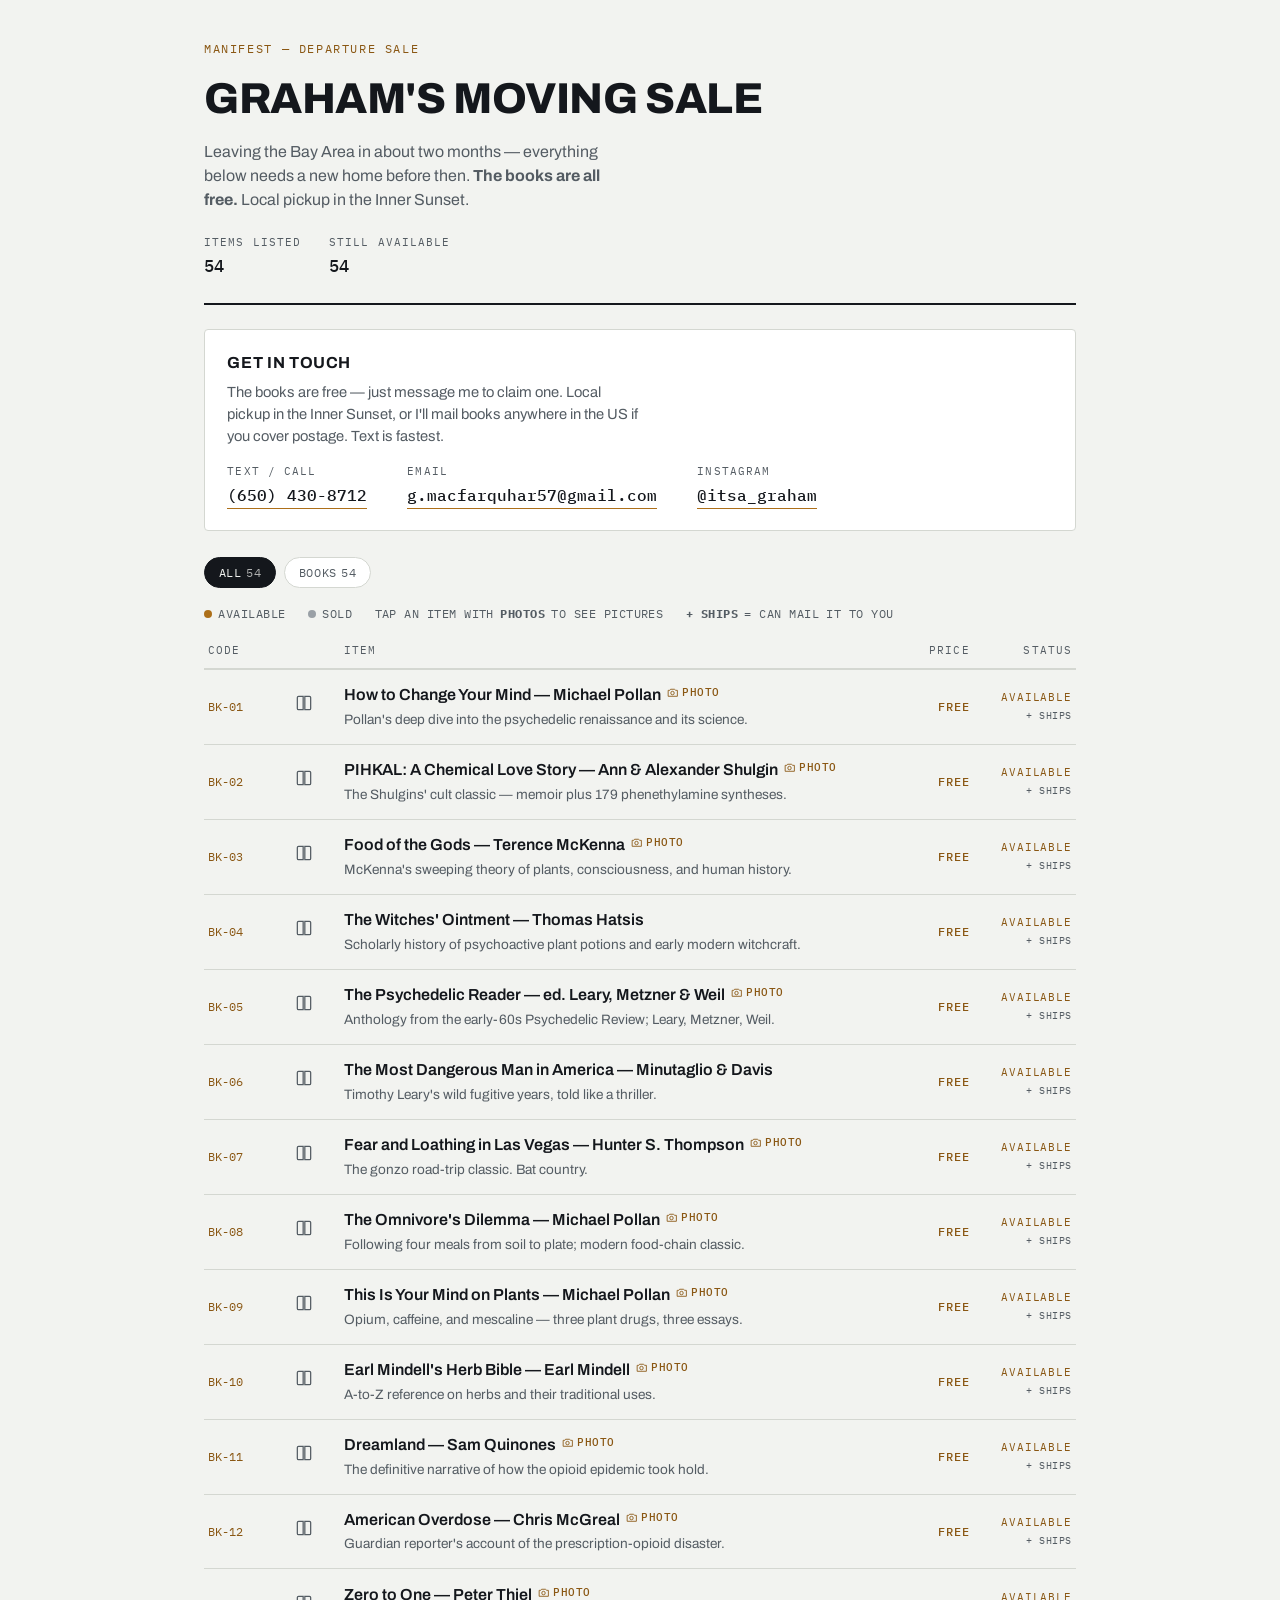
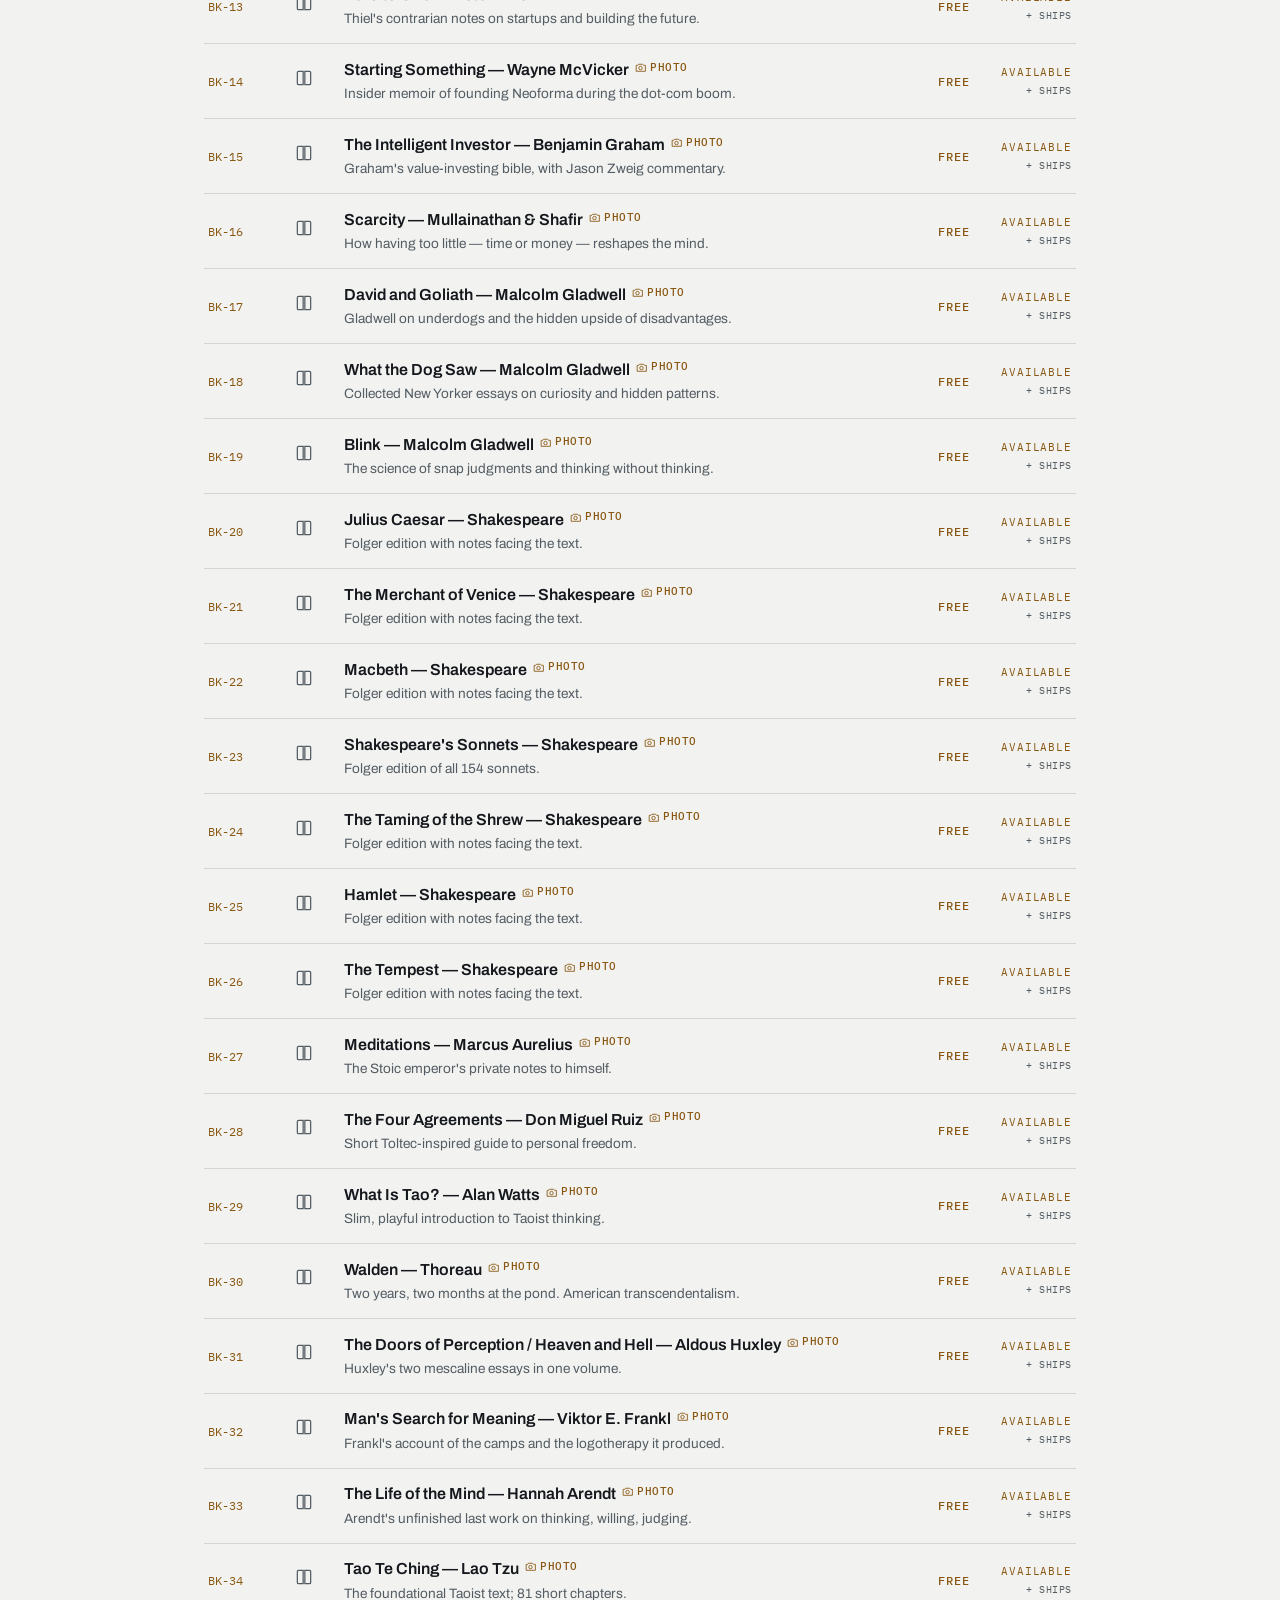
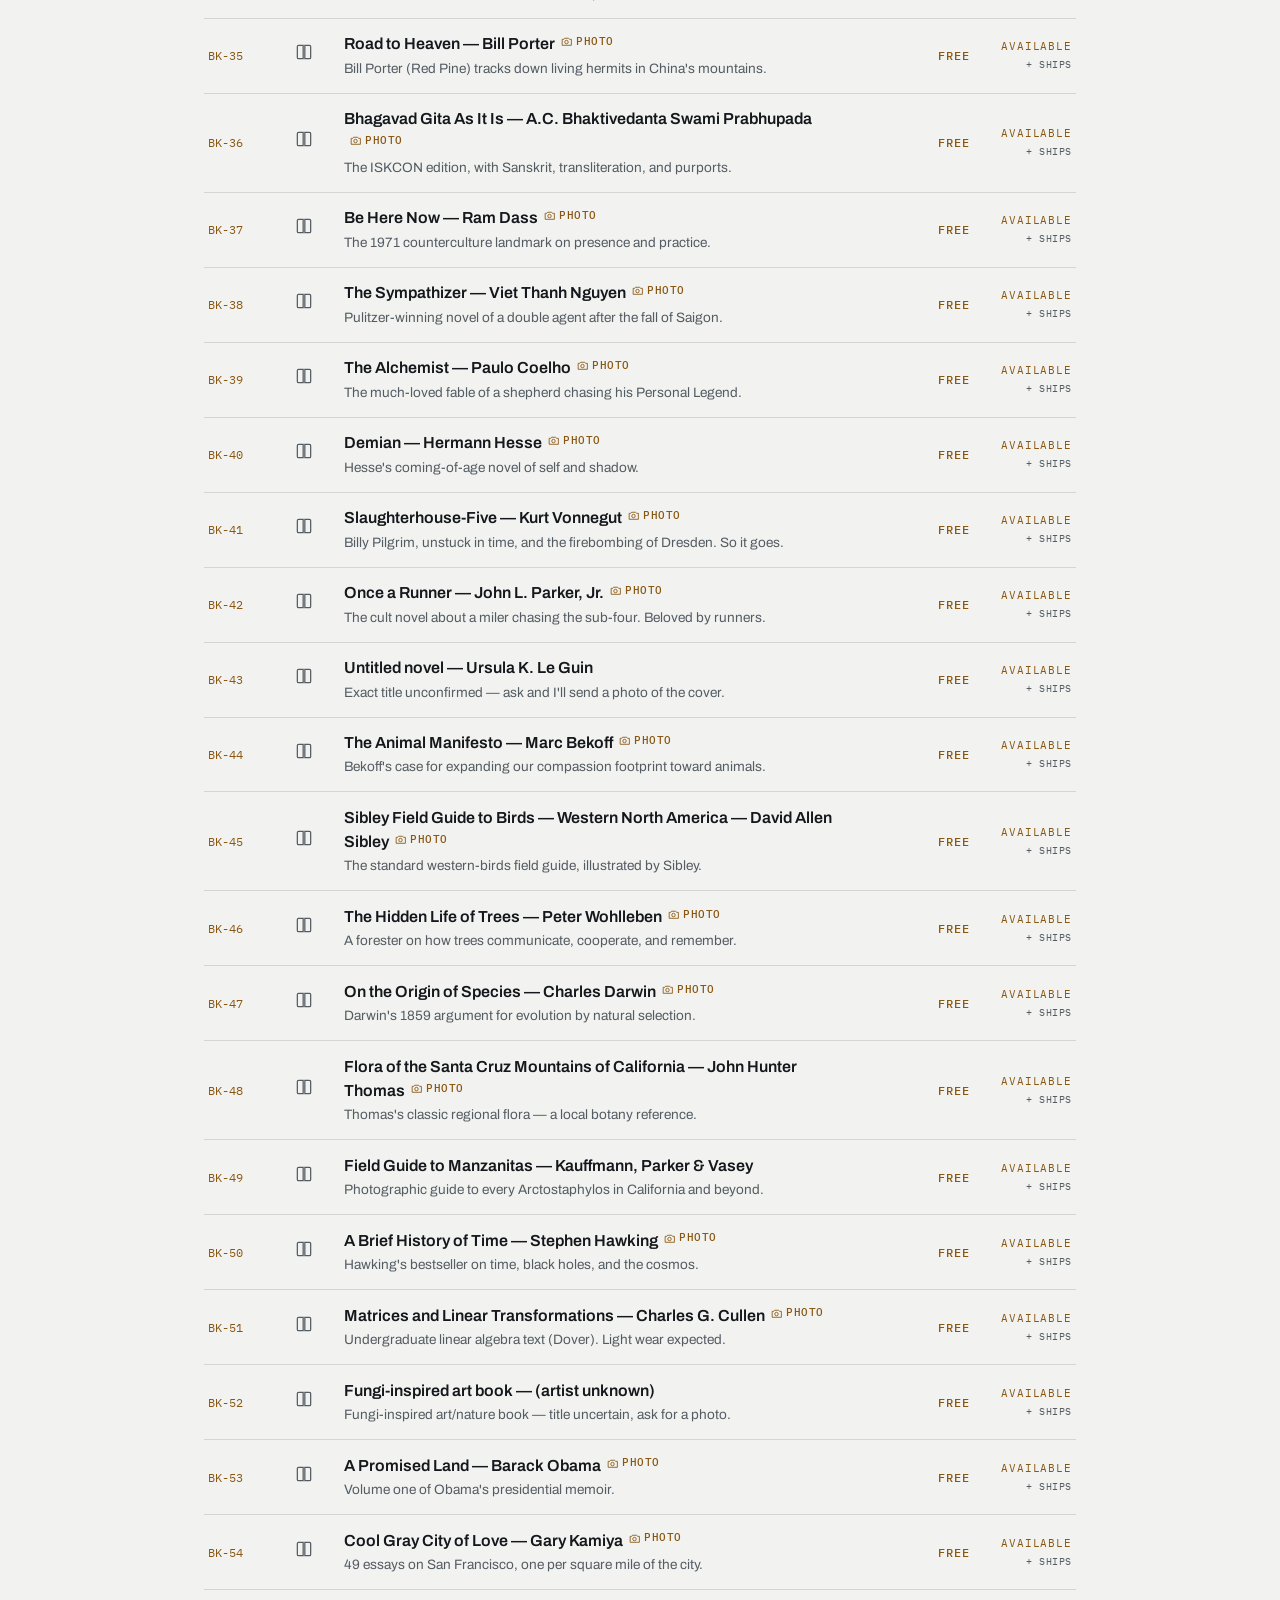
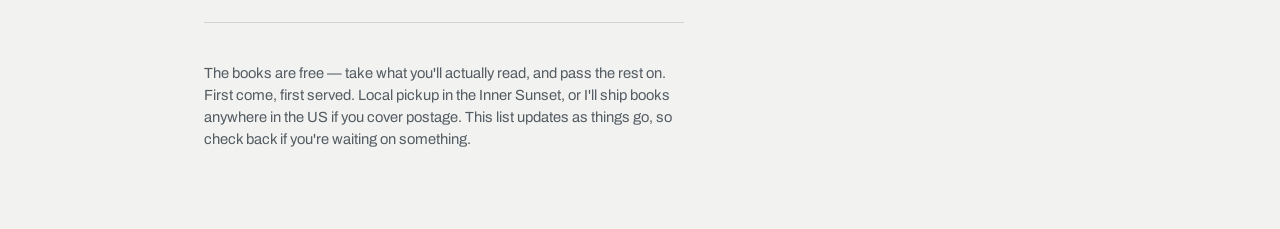
==== commit f97165ed: "Make all books free Co-Authored-By: Claude Sonnet 5 <noreply@anthropic.com>" ====
--- a/index.html
+++ b/index.html
@@ -308,6 +308,15 @@
     font-variant-numeric: tabular-nums;
     text-align: right;
   }
+
+  .col-price.is-free{
+    color: var(--amber-strong);
+    text-transform: uppercase;
+    font-size: 0.72rem;
+    letter-spacing: 0.08em;
+  }
+
+  .item-row.is-sold .col-price.is-free{ color: var(--sold-ink); }
 
   .col-status{
     font-family: 'IBM Plex Mono', monospace;
@@ -603,7 +612,7 @@
   <header class="board-head">
     <div class="eyebrow">Manifest — Departure Sale</div>
     <h1>Graham's Moving Sale</h1>
-    <p class="tagline">Leaving the Bay Area in about two months — everything below needs a new home before then. Local pickup in the Inner Sunset.</p>
+    <p class="tagline">Leaving the Bay Area in about two months — everything below needs a new home before then. <strong>The books are all free.</strong> Local pickup in the Inner Sunset.</p>
     <div class="meta-row">
       <div class="meta">
         <span class="meta-label">Items listed</span>
@@ -618,7 +627,7 @@
 
   <section class="contact" aria-label="How to reach me">
     <h2 class="contact-title">Get in touch</h2>
-    <p class="contact-lead">Message me to claim an item. Local pickup in the Inner Sunset, or books can ship anywhere in the US (you cover postage). Text is fastest.</p>
+    <p class="contact-lead">The books are free — just message me to claim one. Local pickup in the Inner Sunset, or I'll mail books anywhere in the US if you cover postage. Text is fastest.</p>
     <ul class="contact-list">
       <li>
         <span class="contact-label">Text / call</span>
@@ -657,7 +666,7 @@
   </main>
 
   <footer class="board-foot">
-    <p>Prices are firm-ish — reasonable offers welcome, especially if you're taking several books. First come, first served. Local pickup in the Inner Sunset; books can ship at cost. This list updates as things sell, so check back if you're waiting on something.</p>
+    <p>The books are free — take what you'll actually read, and pass the rest on. First come, first served. Local pickup in the Inner Sunset, or I'll ship books anywhere in the US if you cover postage. This list updates as things go, so check back if you're waiting on something.</p>
   </footer>
 </div>
 
@@ -721,79 +730,79 @@
   };
 
   const ITEMS = [
-    // Every book is $5, available for local pickup or US shipping at cost.
+    // Every book is free (price: 0), local pickup or US shipping at cost.
     // Cover images are hotlinked from openlibrary.org (no local copies).
     // — Psychedelics & Drug Culture —
-    { code: "BK-01", category: 'Books', subcategory: "Psychedelics & Drug Culture", name: "How to Change Your Mind — Michael Pollan", price: 5, status: 'available', shipping: true, note: "Pollan's deep dive into the psychedelic renaissance and its science.", images: ["https://covers.openlibrary.org/b/id/8805168-L.jpg"] },
-    { code: "BK-02", category: 'Books', subcategory: "Psychedelics & Drug Culture", name: "PIHKAL: A Chemical Love Story — Ann & Alexander Shulgin", price: 5, status: 'available', shipping: true, note: "The Shulgins' cult classic — memoir plus 179 phenethylamine syntheses.", images: ["https://covers.openlibrary.org/b/id/8068464-L.jpg"] },
-    { code: "BK-03", category: 'Books', subcategory: "Psychedelics & Drug Culture", name: "Food of the Gods — Terence McKenna", price: 5, status: 'available', shipping: true, note: "McKenna's sweeping theory of plants, consciousness, and human history.", images: ["https://covers.openlibrary.org/b/id/12899833-L.jpg"] },
-    { code: "BK-04", category: 'Books', subcategory: "Psychedelics & Drug Culture", name: "The Witches' Ointment — Thomas Hatsis", price: 5, status: 'available', shipping: true, note: "Scholarly history of psychoactive plant potions and early modern witchcraft." },
-    { code: "BK-05", category: 'Books', subcategory: "Psychedelics & Drug Culture", name: "The Psychedelic Reader — ed. Leary, Metzner & Weil", price: 5, status: 'available', shipping: true, note: "Anthology from the early-60s Psychedelic Review; Leary, Metzner, Weil.", images: ["https://covers.openlibrary.org/b/id/12912189-L.jpg"] },
-    { code: "BK-06", category: 'Books', subcategory: "Psychedelics & Drug Culture", name: "The Most Dangerous Man in America — Minutaglio & Davis", price: 5, status: 'available', shipping: true, note: "Timothy Leary's wild fugitive years, told like a thriller." },
-    { code: "BK-07", category: 'Books', subcategory: "Psychedelics & Drug Culture", name: "Fear and Loathing in Las Vegas — Hunter S. Thompson", price: 5, status: 'available', shipping: true, note: "The gonzo road-trip classic. Bat country.", images: ["https://covers.openlibrary.org/b/id/13396-L.jpg"] },
+    { code: "BK-01", category: 'Books', subcategory: "Psychedelics & Drug Culture", name: "How to Change Your Mind — Michael Pollan", price: 0, status: 'available', shipping: true, note: "Pollan's deep dive into the psychedelic renaissance and its science.", images: ["https://covers.openlibrary.org/b/id/8805168-L.jpg"] },
+    { code: "BK-02", category: 'Books', subcategory: "Psychedelics & Drug Culture", name: "PIHKAL: A Chemical Love Story — Ann & Alexander Shulgin", price: 0, status: 'available', shipping: true, note: "The Shulgins' cult classic — memoir plus 179 phenethylamine syntheses.", images: ["https://covers.openlibrary.org/b/id/8068464-L.jpg"] },
+    { code: "BK-03", category: 'Books', subcategory: "Psychedelics & Drug Culture", name: "Food of the Gods — Terence McKenna", price: 0, status: 'available', shipping: true, note: "McKenna's sweeping theory of plants, consciousness, and human history.", images: ["https://covers.openlibrary.org/b/id/12899833-L.jpg"] },
+    { code: "BK-04", category: 'Books', subcategory: "Psychedelics & Drug Culture", name: "The Witches' Ointment — Thomas Hatsis", price: 0, status: 'available', shipping: true, note: "Scholarly history of psychoactive plant potions and early modern witchcraft." },
+    { code: "BK-05", category: 'Books', subcategory: "Psychedelics & Drug Culture", name: "The Psychedelic Reader — ed. Leary, Metzner & Weil", price: 0, status: 'available', shipping: true, note: "Anthology from the early-60s Psychedelic Review; Leary, Metzner, Weil.", images: ["https://covers.openlibrary.org/b/id/12912189-L.jpg"] },
+    { code: "BK-06", category: 'Books', subcategory: "Psychedelics & Drug Culture", name: "The Most Dangerous Man in America — Minutaglio & Davis", price: 0, status: 'available', shipping: true, note: "Timothy Leary's wild fugitive years, told like a thriller." },
+    { code: "BK-07", category: 'Books', subcategory: "Psychedelics & Drug Culture", name: "Fear and Loathing in Las Vegas — Hunter S. Thompson", price: 0, status: 'available', shipping: true, note: "The gonzo road-trip classic. Bat country.", images: ["https://covers.openlibrary.org/b/id/13396-L.jpg"] },
 
     // — Food, Health & Herbalism —
-    { code: "BK-08", category: 'Books', subcategory: "Food, Health & Herbalism", name: "The Omnivore's Dilemma — Michael Pollan", price: 5, status: 'available', shipping: true, note: "Following four meals from soil to plate; modern food-chain classic.", images: ["https://covers.openlibrary.org/b/id/8596706-L.jpg"] },
-    { code: "BK-09", category: 'Books', subcategory: "Food, Health & Herbalism", name: "This Is Your Mind on Plants — Michael Pollan", price: 5, status: 'available', shipping: true, note: "Opium, caffeine, and mescaline — three plant drugs, three essays.", images: ["https://covers.openlibrary.org/b/id/10512625-L.jpg"] },
-    { code: "BK-10", category: 'Books', subcategory: "Food, Health & Herbalism", name: "Earl Mindell's Herb Bible — Earl Mindell", price: 5, status: 'available', shipping: true, note: "A-to-Z reference on herbs and their traditional uses.", images: ["https://covers.openlibrary.org/b/id/3965917-L.jpg"] },
+    { code: "BK-08", category: 'Books', subcategory: "Food, Health & Herbalism", name: "The Omnivore's Dilemma — Michael Pollan", price: 0, status: 'available', shipping: true, note: "Following four meals from soil to plate; modern food-chain classic.", images: ["https://covers.openlibrary.org/b/id/8596706-L.jpg"] },
+    { code: "BK-09", category: 'Books', subcategory: "Food, Health & Herbalism", name: "This Is Your Mind on Plants — Michael Pollan", price: 0, status: 'available', shipping: true, note: "Opium, caffeine, and mescaline — three plant drugs, three essays.", images: ["https://covers.openlibrary.org/b/id/10512625-L.jpg"] },
+    { code: "BK-10", category: 'Books', subcategory: "Food, Health & Herbalism", name: "Earl Mindell's Herb Bible — Earl Mindell", price: 0, status: 'available', shipping: true, note: "A-to-Z reference on herbs and their traditional uses.", images: ["https://covers.openlibrary.org/b/id/3965917-L.jpg"] },
 
     // — Opioid Crisis & Public Health —
-    { code: "BK-11", category: 'Books', subcategory: "Opioid Crisis & Public Health", name: "Dreamland — Sam Quinones", price: 5, status: 'available', shipping: true, note: "The definitive narrative of how the opioid epidemic took hold.", images: ["https://covers.openlibrary.org/b/id/12189023-L.jpg"] },
-    { code: "BK-12", category: 'Books', subcategory: "Opioid Crisis & Public Health", name: "American Overdose — Chris McGreal", price: 5, status: 'available', shipping: true, note: "Guardian reporter's account of the prescription-opioid disaster.", images: ["https://covers.openlibrary.org/b/id/14592990-L.jpg"] },
+    { code: "BK-11", category: 'Books', subcategory: "Opioid Crisis & Public Health", name: "Dreamland — Sam Quinones", price: 0, status: 'available', shipping: true, note: "The definitive narrative of how the opioid epidemic took hold.", images: ["https://covers.openlibrary.org/b/id/12189023-L.jpg"] },
+    { code: "BK-12", category: 'Books', subcategory: "Opioid Crisis & Public Health", name: "American Overdose — Chris McGreal", price: 0, status: 'available', shipping: true, note: "Guardian reporter's account of the prescription-opioid disaster.", images: ["https://covers.openlibrary.org/b/id/14592990-L.jpg"] },
 
     // — Business & Investing —
-    { code: "BK-13", category: 'Books', subcategory: "Business & Investing", name: "Zero to One — Peter Thiel", price: 5, status: 'available', shipping: true, note: "Thiel's contrarian notes on startups and building the future.", images: ["https://covers.openlibrary.org/b/id/9002334-L.jpg"] },
-    { code: "BK-14", category: 'Books', subcategory: "Business & Investing", name: "Starting Something — Wayne McVicker", price: 5, status: 'available', shipping: true, note: "Insider memoir of founding Neoforma during the dot-com boom.", images: ["https://covers.openlibrary.org/b/id/960717-L.jpg"] },
-    { code: "BK-15", category: 'Books', subcategory: "Business & Investing", name: "The Intelligent Investor — Benjamin Graham", price: 5, status: 'available', shipping: true, note: "Graham's value-investing bible, with Jason Zweig commentary.", images: ["https://covers.openlibrary.org/b/id/36434-L.jpg"] },
-    { code: "BK-16", category: 'Books', subcategory: "Business & Investing", name: "Scarcity — Mullainathan & Shafir", price: 5, status: 'available', shipping: true, note: "How having too little — time or money — reshapes the mind.", images: ["https://covers.openlibrary.org/b/id/9896983-L.jpg"] },
-    { code: "BK-17", category: 'Books', subcategory: "Business & Investing", name: "David and Goliath — Malcolm Gladwell", price: 5, status: 'available', shipping: true, note: "Gladwell on underdogs and the hidden upside of disadvantages.", images: ["https://covers.openlibrary.org/b/id/7276285-L.jpg"] },
-    { code: "BK-18", category: 'Books', subcategory: "Business & Investing", name: "What the Dog Saw — Malcolm Gladwell", price: 5, status: 'available', shipping: true, note: "Collected New Yorker essays on curiosity and hidden patterns.", images: ["https://covers.openlibrary.org/b/id/8260666-L.jpg"] },
-    { code: "BK-19", category: 'Books', subcategory: "Business & Investing", name: "Blink — Malcolm Gladwell", price: 5, status: 'available', shipping: true, note: "The science of snap judgments and thinking without thinking.", images: ["https://covers.openlibrary.org/b/id/14421850-L.jpg"] },
+    { code: "BK-13", category: 'Books', subcategory: "Business & Investing", name: "Zero to One — Peter Thiel", price: 0, status: 'available', shipping: true, note: "Thiel's contrarian notes on startups and building the future.", images: ["https://covers.openlibrary.org/b/id/9002334-L.jpg"] },
+    { code: "BK-14", category: 'Books', subcategory: "Business & Investing", name: "Starting Something — Wayne McVicker", price: 0, status: 'available', shipping: true, note: "Insider memoir of founding Neoforma during the dot-com boom.", images: ["https://covers.openlibrary.org/b/id/960717-L.jpg"] },
+    { code: "BK-15", category: 'Books', subcategory: "Business & Investing", name: "The Intelligent Investor — Benjamin Graham", price: 0, status: 'available', shipping: true, note: "Graham's value-investing bible, with Jason Zweig commentary.", images: ["https://covers.openlibrary.org/b/id/36434-L.jpg"] },
+    { code: "BK-16", category: 'Books', subcategory: "Business & Investing", name: "Scarcity — Mullainathan & Shafir", price: 0, status: 'available', shipping: true, note: "How having too little — time or money — reshapes the mind.", images: ["https://covers.openlibrary.org/b/id/9896983-L.jpg"] },
+    { code: "BK-17", category: 'Books', subcategory: "Business & Investing", name: "David and Goliath — Malcolm Gladwell", price: 0, status: 'available', shipping: true, note: "Gladwell on underdogs and the hidden upside of disadvantages.", images: ["https://covers.openlibrary.org/b/id/7276285-L.jpg"] },
+    { code: "BK-18", category: 'Books', subcategory: "Business & Investing", name: "What the Dog Saw — Malcolm Gladwell", price: 0, status: 'available', shipping: true, note: "Collected New Yorker essays on curiosity and hidden patterns.", images: ["https://covers.openlibrary.org/b/id/8260666-L.jpg"] },
+    { code: "BK-19", category: 'Books', subcategory: "Business & Investing", name: "Blink — Malcolm Gladwell", price: 0, status: 'available', shipping: true, note: "The science of snap judgments and thinking without thinking.", images: ["https://covers.openlibrary.org/b/id/14421850-L.jpg"] },
 
     // — Shakespeare (Folger Editions) —
-    { code: "BK-20", category: 'Books', subcategory: "Shakespeare (Folger Editions)", name: "Julius Caesar — Shakespeare", price: 5, status: 'available', shipping: true, note: "Folger edition with notes facing the text.", images: ["https://covers.openlibrary.org/b/id/7901303-L.jpg"] },
-    { code: "BK-21", category: 'Books', subcategory: "Shakespeare (Folger Editions)", name: "The Merchant of Venice — Shakespeare", price: 5, status: 'available', shipping: true, note: "Folger edition with notes facing the text.", images: ["https://covers.openlibrary.org/b/id/7182819-L.jpg"] },
-    { code: "BK-22", category: 'Books', subcategory: "Shakespeare (Folger Editions)", name: "Macbeth — Shakespeare", price: 5, status: 'available', shipping: true, note: "Folger edition with notes facing the text.", images: ["https://covers.openlibrary.org/b/id/872432-L.jpg"] },
-    { code: "BK-23", category: 'Books', subcategory: "Shakespeare (Folger Editions)", name: "Shakespeare's Sonnets — Shakespeare", price: 5, status: 'available', shipping: true, note: "Folger edition of all 154 sonnets.", images: ["https://covers.openlibrary.org/b/id/2383682-L.jpg"] },
-    { code: "BK-24", category: 'Books', subcategory: "Shakespeare (Folger Editions)", name: "The Taming of the Shrew — Shakespeare", price: 5, status: 'available', shipping: true, note: "Folger edition with notes facing the text.", images: ["https://covers.openlibrary.org/b/id/7889534-L.jpg"] },
-    { code: "BK-25", category: 'Books', subcategory: "Shakespeare (Folger Editions)", name: "Hamlet — Shakespeare", price: 5, status: 'available', shipping: true, note: "Folger edition with notes facing the text.", images: ["https://covers.openlibrary.org/b/id/8281954-L.jpg"] },
-    { code: "BK-26", category: 'Books', subcategory: "Shakespeare (Folger Editions)", name: "The Tempest — Shakespeare", price: 5, status: 'available', shipping: true, note: "Folger edition with notes facing the text.", images: ["https://covers.openlibrary.org/b/id/8155661-L.jpg"] },
+    { code: "BK-20", category: 'Books', subcategory: "Shakespeare (Folger Editions)", name: "Julius Caesar — Shakespeare", price: 0, status: 'available', shipping: true, note: "Folger edition with notes facing the text.", images: ["https://covers.openlibrary.org/b/id/7901303-L.jpg"] },
+    { code: "BK-21", category: 'Books', subcategory: "Shakespeare (Folger Editions)", name: "The Merchant of Venice — Shakespeare", price: 0, status: 'available', shipping: true, note: "Folger edition with notes facing the text.", images: ["https://covers.openlibrary.org/b/id/7182819-L.jpg"] },
+    { code: "BK-22", category: 'Books', subcategory: "Shakespeare (Folger Editions)", name: "Macbeth — Shakespeare", price: 0, status: 'available', shipping: true, note: "Folger edition with notes facing the text.", images: ["https://covers.openlibrary.org/b/id/872432-L.jpg"] },
+    { code: "BK-23", category: 'Books', subcategory: "Shakespeare (Folger Editions)", name: "Shakespeare's Sonnets — Shakespeare", price: 0, status: 'available', shipping: true, note: "Folger edition of all 154 sonnets.", images: ["https://covers.openlibrary.org/b/id/2383682-L.jpg"] },
+    { code: "BK-24", category: 'Books', subcategory: "Shakespeare (Folger Editions)", name: "The Taming of the Shrew — Shakespeare", price: 0, status: 'available', shipping: true, note: "Folger edition with notes facing the text.", images: ["https://covers.openlibrary.org/b/id/7889534-L.jpg"] },
+    { code: "BK-25", category: 'Books', subcategory: "Shakespeare (Folger Editions)", name: "Hamlet — Shakespeare", price: 0, status: 'available', shipping: true, note: "Folger edition with notes facing the text.", images: ["https://covers.openlibrary.org/b/id/8281954-L.jpg"] },
+    { code: "BK-26", category: 'Books', subcategory: "Shakespeare (Folger Editions)", name: "The Tempest — Shakespeare", price: 0, status: 'available', shipping: true, note: "Folger edition with notes facing the text.", images: ["https://covers.openlibrary.org/b/id/8155661-L.jpg"] },
 
     // — Philosophy & Spirituality —
-    { code: "BK-27", category: 'Books', subcategory: "Philosophy & Spirituality", name: "Meditations — Marcus Aurelius", price: 5, status: 'available', shipping: true, note: "The Stoic emperor's private notes to himself.", images: ["https://covers.openlibrary.org/b/id/211529-L.jpg"] },
-    { code: "BK-28", category: 'Books', subcategory: "Philosophy & Spirituality", name: "The Four Agreements — Don Miguel Ruiz", price: 5, status: 'available', shipping: true, note: "Short Toltec-inspired guide to personal freedom.", images: ["https://covers.openlibrary.org/b/id/924521-L.jpg"] },
-    { code: "BK-29", category: 'Books', subcategory: "Philosophy & Spirituality", name: "What Is Tao? — Alan Watts", price: 5, status: 'available', shipping: true, note: "Slim, playful introduction to Taoist thinking.", images: ["https://covers.openlibrary.org/b/id/5245351-L.jpg"] },
-    { code: "BK-30", category: 'Books', subcategory: "Philosophy & Spirituality", name: "Walden — Thoreau", price: 5, status: 'available', shipping: true, note: "Two years, two months at the pond. American transcendentalism.", images: ["https://covers.openlibrary.org/b/id/11248037-L.jpg"] },
-    { code: "BK-31", category: 'Books', subcategory: "Philosophy & Spirituality", name: "The Doors of Perception / Heaven and Hell — Aldous Huxley", price: 5, status: 'available', shipping: true, note: "Huxley's two mescaline essays in one volume.", images: ["https://covers.openlibrary.org/b/id/39648-L.jpg"] },
-    { code: "BK-32", category: 'Books', subcategory: "Philosophy & Spirituality", name: "Man's Search for Meaning — Viktor E. Frankl", price: 5, status: 'available', shipping: true, note: "Frankl's account of the camps and the logotherapy it produced.", images: ["https://covers.openlibrary.org/b/id/11203708-L.jpg"] },
-    { code: "BK-33", category: 'Books', subcategory: "Philosophy & Spirituality", name: "The Life of the Mind — Hannah Arendt", price: 5, status: 'available', shipping: true, note: "Arendt's unfinished last work on thinking, willing, judging.", images: ["https://covers.openlibrary.org/b/id/116286-L.jpg"] },
-    { code: "BK-34", category: 'Books', subcategory: "Philosophy & Spirituality", name: "Tao Te Ching — Lao Tzu", price: 5, status: 'available', shipping: true, note: "The foundational Taoist text; 81 short chapters.", images: ["https://covers.openlibrary.org/b/id/662232-L.jpg"] },
-    { code: "BK-35", category: 'Books', subcategory: "Philosophy & Spirituality", name: "Road to Heaven — Bill Porter", price: 5, status: 'available', shipping: true, note: "Bill Porter (Red Pine) tracks down living hermits in China's mountains.", images: ["https://covers.openlibrary.org/b/id/795727-L.jpg"] },
-    { code: "BK-36", category: 'Books', subcategory: "Philosophy & Spirituality", name: "Bhagavad Gita As It Is — A.C. Bhaktivedanta Swami Prabhupada", price: 5, status: 'available', shipping: true, note: "The ISKCON edition, with Sanskrit, transliteration, and purports.", images: ["https://covers.openlibrary.org/b/id/1051534-L.jpg"] },
-    { code: "BK-37", category: 'Books', subcategory: "Philosophy & Spirituality", name: "Be Here Now — Ram Dass", price: 5, status: 'available', shipping: true, note: "The 1971 counterculture landmark on presence and practice.", images: ["https://covers.openlibrary.org/b/id/12441918-L.jpg"] },
+    { code: "BK-27", category: 'Books', subcategory: "Philosophy & Spirituality", name: "Meditations — Marcus Aurelius", price: 0, status: 'available', shipping: true, note: "The Stoic emperor's private notes to himself.", images: ["https://covers.openlibrary.org/b/id/211529-L.jpg"] },
+    { code: "BK-28", category: 'Books', subcategory: "Philosophy & Spirituality", name: "The Four Agreements — Don Miguel Ruiz", price: 0, status: 'available', shipping: true, note: "Short Toltec-inspired guide to personal freedom.", images: ["https://covers.openlibrary.org/b/id/924521-L.jpg"] },
+    { code: "BK-29", category: 'Books', subcategory: "Philosophy & Spirituality", name: "What Is Tao? — Alan Watts", price: 0, status: 'available', shipping: true, note: "Slim, playful introduction to Taoist thinking.", images: ["https://covers.openlibrary.org/b/id/5245351-L.jpg"] },
+    { code: "BK-30", category: 'Books', subcategory: "Philosophy & Spirituality", name: "Walden — Thoreau", price: 0, status: 'available', shipping: true, note: "Two years, two months at the pond. American transcendentalism.", images: ["https://covers.openlibrary.org/b/id/11248037-L.jpg"] },
+    { code: "BK-31", category: 'Books', subcategory: "Philosophy & Spirituality", name: "The Doors of Perception / Heaven and Hell — Aldous Huxley", price: 0, status: 'available', shipping: true, note: "Huxley's two mescaline essays in one volume.", images: ["https://covers.openlibrary.org/b/id/39648-L.jpg"] },
+    { code: "BK-32", category: 'Books', subcategory: "Philosophy & Spirituality", name: "Man's Search for Meaning — Viktor E. Frankl", price: 0, status: 'available', shipping: true, note: "Frankl's account of the camps and the logotherapy it produced.", images: ["https://covers.openlibrary.org/b/id/11203708-L.jpg"] },
+    { code: "BK-33", category: 'Books', subcategory: "Philosophy & Spirituality", name: "The Life of the Mind — Hannah Arendt", price: 0, status: 'available', shipping: true, note: "Arendt's unfinished last work on thinking, willing, judging.", images: ["https://covers.openlibrary.org/b/id/116286-L.jpg"] },
+    { code: "BK-34", category: 'Books', subcategory: "Philosophy & Spirituality", name: "Tao Te Ching — Lao Tzu", price: 0, status: 'available', shipping: true, note: "The foundational Taoist text; 81 short chapters.", images: ["https://covers.openlibrary.org/b/id/662232-L.jpg"] },
+    { code: "BK-35", category: 'Books', subcategory: "Philosophy & Spirituality", name: "Road to Heaven — Bill Porter", price: 0, status: 'available', shipping: true, note: "Bill Porter (Red Pine) tracks down living hermits in China's mountains.", images: ["https://covers.openlibrary.org/b/id/795727-L.jpg"] },
+    { code: "BK-36", category: 'Books', subcategory: "Philosophy & Spirituality", name: "Bhagavad Gita As It Is — A.C. Bhaktivedanta Swami Prabhupada", price: 0, status: 'available', shipping: true, note: "The ISKCON edition, with Sanskrit, transliteration, and purports.", images: ["https://covers.openlibrary.org/b/id/1051534-L.jpg"] },
+    { code: "BK-37", category: 'Books', subcategory: "Philosophy & Spirituality", name: "Be Here Now — Ram Dass", price: 0, status: 'available', shipping: true, note: "The 1971 counterculture landmark on presence and practice.", images: ["https://covers.openlibrary.org/b/id/12441918-L.jpg"] },
 
     // — Fiction & Literature —
-    { code: "BK-38", category: 'Books', subcategory: "Fiction & Literature", name: "The Sympathizer — Viet Thanh Nguyen", price: 5, status: 'available', shipping: true, note: "Pulitzer-winning novel of a double agent after the fall of Saigon.", images: ["https://covers.openlibrary.org/b/id/7913176-L.jpg"] },
-    { code: "BK-39", category: 'Books', subcategory: "Fiction & Literature", name: "The Alchemist — Paulo Coelho", price: 5, status: 'available', shipping: true, note: "The much-loved fable of a shepherd chasing his Personal Legend.", images: ["https://covers.openlibrary.org/b/id/11556106-L.jpg"] },
-    { code: "BK-40", category: 'Books', subcategory: "Fiction & Literature", name: "Demian — Hermann Hesse", price: 5, status: 'available', shipping: true, note: "Hesse's coming-of-age novel of self and shadow.", images: ["https://covers.openlibrary.org/b/id/12569297-L.jpg"] },
-    { code: "BK-41", category: 'Books', subcategory: "Fiction & Literature", name: "Slaughterhouse-Five — Kurt Vonnegut", price: 5, status: 'available', shipping: true, note: "Billy Pilgrim, unstuck in time, and the firebombing of Dresden. So it goes.", images: ["https://covers.openlibrary.org/b/id/12727001-L.jpg"] },
-    { code: "BK-42", category: 'Books', subcategory: "Fiction & Literature", name: "Once a Runner — John L. Parker, Jr.", price: 5, status: 'available', shipping: true, note: "The cult novel about a miler chasing the sub-four. Beloved by runners.", images: ["https://covers.openlibrary.org/b/id/6756910-L.jpg"] },
-    { code: "BK-43", category: 'Books', subcategory: "Fiction & Literature", name: "Untitled novel — Ursula K. Le Guin", price: 5, status: 'available', shipping: true, note: "Exact title unconfirmed — ask and I'll send a photo of the cover." },
+    { code: "BK-38", category: 'Books', subcategory: "Fiction & Literature", name: "The Sympathizer — Viet Thanh Nguyen", price: 0, status: 'available', shipping: true, note: "Pulitzer-winning novel of a double agent after the fall of Saigon.", images: ["https://covers.openlibrary.org/b/id/7913176-L.jpg"] },
+    { code: "BK-39", category: 'Books', subcategory: "Fiction & Literature", name: "The Alchemist — Paulo Coelho", price: 0, status: 'available', shipping: true, note: "The much-loved fable of a shepherd chasing his Personal Legend.", images: ["https://covers.openlibrary.org/b/id/11556106-L.jpg"] },
+    { code: "BK-40", category: 'Books', subcategory: "Fiction & Literature", name: "Demian — Hermann Hesse", price: 0, status: 'available', shipping: true, note: "Hesse's coming-of-age novel of self and shadow.", images: ["https://covers.openlibrary.org/b/id/12569297-L.jpg"] },
+    { code: "BK-41", category: 'Books', subcategory: "Fiction & Literature", name: "Slaughterhouse-Five — Kurt Vonnegut", price: 0, status: 'available', shipping: true, note: "Billy Pilgrim, unstuck in time, and the firebombing of Dresden. So it goes.", images: ["https://covers.openlibrary.org/b/id/12727001-L.jpg"] },
+    { code: "BK-42", category: 'Books', subcategory: "Fiction & Literature", name: "Once a Runner — John L. Parker, Jr.", price: 0, status: 'available', shipping: true, note: "The cult novel about a miler chasing the sub-four. Beloved by runners.", images: ["https://covers.openlibrary.org/b/id/6756910-L.jpg"] },
+    { code: "BK-43", category: 'Books', subcategory: "Fiction & Literature", name: "Untitled novel — Ursula K. Le Guin", price: 0, status: 'available', shipping: true, note: "Exact title unconfirmed — ask and I'll send a photo of the cover." },
 
     // — Nature, Science & Field Guides —
-    { code: "BK-44", category: 'Books', subcategory: "Nature, Science & Field Guides", name: "The Animal Manifesto — Marc Bekoff", price: 5, status: 'available', shipping: true, note: "Bekoff's case for expanding our compassion footprint toward animals.", images: ["https://covers.openlibrary.org/b/id/11403763-L.jpg"] },
-    { code: "BK-45", category: 'Books', subcategory: "Nature, Science & Field Guides", name: "Sibley Field Guide to Birds — Western North America — David Allen Sibley", price: 5, status: 'available', shipping: true, note: "The standard western-birds field guide, illustrated by Sibley.", images: ["https://covers.openlibrary.org/b/id/418887-L.jpg"] },
-    { code: "BK-46", category: 'Books', subcategory: "Nature, Science & Field Guides", name: "The Hidden Life of Trees — Peter Wohlleben", price: 5, status: 'available', shipping: true, note: "A forester on how trees communicate, cooperate, and remember.", images: ["https://covers.openlibrary.org/b/isbn/9781771642484-L.jpg"] },
-    { code: "BK-47", category: 'Books', subcategory: "Nature, Science & Field Guides", name: "On the Origin of Species — Charles Darwin", price: 5, status: 'available', shipping: true, note: "Darwin's 1859 argument for evolution by natural selection.", images: ["https://covers.openlibrary.org/b/id/7153600-L.jpg"] },
-    { code: "BK-48", category: 'Books', subcategory: "Nature, Science & Field Guides", name: "Flora of the Santa Cruz Mountains of California — John Hunter Thomas", price: 5, status: 'available', shipping: true, note: "Thomas's classic regional flora — a local botany reference.", images: ["https://covers.openlibrary.org/b/id/13023100-L.jpg"] },
-    { code: "BK-49", category: 'Books', subcategory: "Nature, Science & Field Guides", name: "Field Guide to Manzanitas — Kauffmann, Parker & Vasey", price: 5, status: 'available', shipping: true, note: "Photographic guide to every Arctostaphylos in California and beyond." },
-    { code: "BK-50", category: 'Books', subcategory: "Nature, Science & Field Guides", name: "A Brief History of Time — Stephen Hawking", price: 5, status: 'available', shipping: true, note: "Hawking's bestseller on time, black holes, and the cosmos.", images: ["https://covers.openlibrary.org/b/id/10432365-L.jpg"] },
-    { code: "BK-51", category: 'Books', subcategory: "Nature, Science & Field Guides", name: "Matrices and Linear Transformations — Charles G. Cullen", price: 5, status: 'available', shipping: true, note: "Undergraduate linear algebra text (Dover). Light wear expected.", images: ["https://covers.openlibrary.org/b/id/315100-L.jpg"] },
-    { code: "BK-52", category: 'Books', subcategory: "Nature, Science & Field Guides", name: "Fungi-inspired art book — (artist unknown)", price: 5, status: 'available', shipping: true, note: "Fungi-inspired art/nature book — title uncertain, ask for a photo." },
+    { code: "BK-44", category: 'Books', subcategory: "Nature, Science & Field Guides", name: "The Animal Manifesto — Marc Bekoff", price: 0, status: 'available', shipping: true, note: "Bekoff's case for expanding our compassion footprint toward animals.", images: ["https://covers.openlibrary.org/b/id/11403763-L.jpg"] },
+    { code: "BK-45", category: 'Books', subcategory: "Nature, Science & Field Guides", name: "Sibley Field Guide to Birds — Western North America — David Allen Sibley", price: 0, status: 'available', shipping: true, note: "The standard western-birds field guide, illustrated by Sibley.", images: ["https://covers.openlibrary.org/b/id/418887-L.jpg"] },
+    { code: "BK-46", category: 'Books', subcategory: "Nature, Science & Field Guides", name: "The Hidden Life of Trees — Peter Wohlleben", price: 0, status: 'available', shipping: true, note: "A forester on how trees communicate, cooperate, and remember.", images: ["https://covers.openlibrary.org/b/isbn/9781771642484-L.jpg"] },
+    { code: "BK-47", category: 'Books', subcategory: "Nature, Science & Field Guides", name: "On the Origin of Species — Charles Darwin", price: 0, status: 'available', shipping: true, note: "Darwin's 1859 argument for evolution by natural selection.", images: ["https://covers.openlibrary.org/b/id/7153600-L.jpg"] },
+    { code: "BK-48", category: 'Books', subcategory: "Nature, Science & Field Guides", name: "Flora of the Santa Cruz Mountains of California — John Hunter Thomas", price: 0, status: 'available', shipping: true, note: "Thomas's classic regional flora — a local botany reference.", images: ["https://covers.openlibrary.org/b/id/13023100-L.jpg"] },
+    { code: "BK-49", category: 'Books', subcategory: "Nature, Science & Field Guides", name: "Field Guide to Manzanitas — Kauffmann, Parker & Vasey", price: 0, status: 'available', shipping: true, note: "Photographic guide to every Arctostaphylos in California and beyond." },
+    { code: "BK-50", category: 'Books', subcategory: "Nature, Science & Field Guides", name: "A Brief History of Time — Stephen Hawking", price: 0, status: 'available', shipping: true, note: "Hawking's bestseller on time, black holes, and the cosmos.", images: ["https://covers.openlibrary.org/b/id/10432365-L.jpg"] },
+    { code: "BK-51", category: 'Books', subcategory: "Nature, Science & Field Guides", name: "Matrices and Linear Transformations — Charles G. Cullen", price: 0, status: 'available', shipping: true, note: "Undergraduate linear algebra text (Dover). Light wear expected.", images: ["https://covers.openlibrary.org/b/id/315100-L.jpg"] },
+    { code: "BK-52", category: 'Books', subcategory: "Nature, Science & Field Guides", name: "Fungi-inspired art book — (artist unknown)", price: 0, status: 'available', shipping: true, note: "Fungi-inspired art/nature book — title uncertain, ask for a photo." },
 
     // — Memoir, Politics & Place —
-    { code: "BK-53", category: 'Books', subcategory: "Memoir, Politics & Place", name: "A Promised Land — Barack Obama", price: 5, status: 'available', shipping: true, note: "Volume one of Obama's presidential memoir.", images: ["https://covers.openlibrary.org/b/id/10449357-L.jpg"] },
-    { code: "BK-54", category: 'Books', subcategory: "Memoir, Politics & Place", name: "Cool Gray City of Love — Gary Kamiya", price: 5, status: 'available', shipping: true, note: "49 essays on San Francisco, one per square mile of the city.", images: ["https://covers.openlibrary.org/b/id/8455473-L.jpg"] },
+    { code: "BK-53", category: 'Books', subcategory: "Memoir, Politics & Place", name: "A Promised Land — Barack Obama", price: 0, status: 'available', shipping: true, note: "Volume one of Obama's presidential memoir.", images: ["https://covers.openlibrary.org/b/id/10449357-L.jpg"] },
+    { code: "BK-54", category: 'Books', subcategory: "Memoir, Politics & Place", name: "Cool Gray City of Love — Gary Kamiya", price: 0, status: 'available', shipping: true, note: "49 essays on San Francisco, one per square mile of the city.", images: ["https://covers.openlibrary.org/b/id/8455473-L.jpg"] },
   ];
 
   // ---------------------------------------------------------------
@@ -823,7 +832,7 @@
   // RENDER
   // ---------------------------------------------------------------
 
-  const money = n => '$' + n.toFixed(n % 1 ? 2 : 0);
+  const money = n => n === 0 ? 'Free' : '$' + n.toFixed(n % 1 ? 2 : 0);
   const esc = s => String(s).replace(/[&<>"']/g, c => ({
     '&': '&amp;', '<': '&lt;', '>': '&gt;', '"': '&quot;', "'": '&#39;'
   }[c]));
@@ -907,7 +916,7 @@
         <span class="item-name">${esc(item.name)}${photoTag}</span>
         ${item.note ? `<span class="item-note">${esc(item.note)}</span>` : ''}
       </span>
-      <span class="col-price">${money(item.price)}</span>
+      <span class="col-price${item.price === 0 ? ' is-free' : ''}">${money(item.price)}</span>
       <span class="col-status ${item.status === 'sold' ? 'status-sold' : 'status-available'}">${item.status === 'sold' ? 'Sold' : 'Available'}${shipTag}</span>
     `.trim();
   }
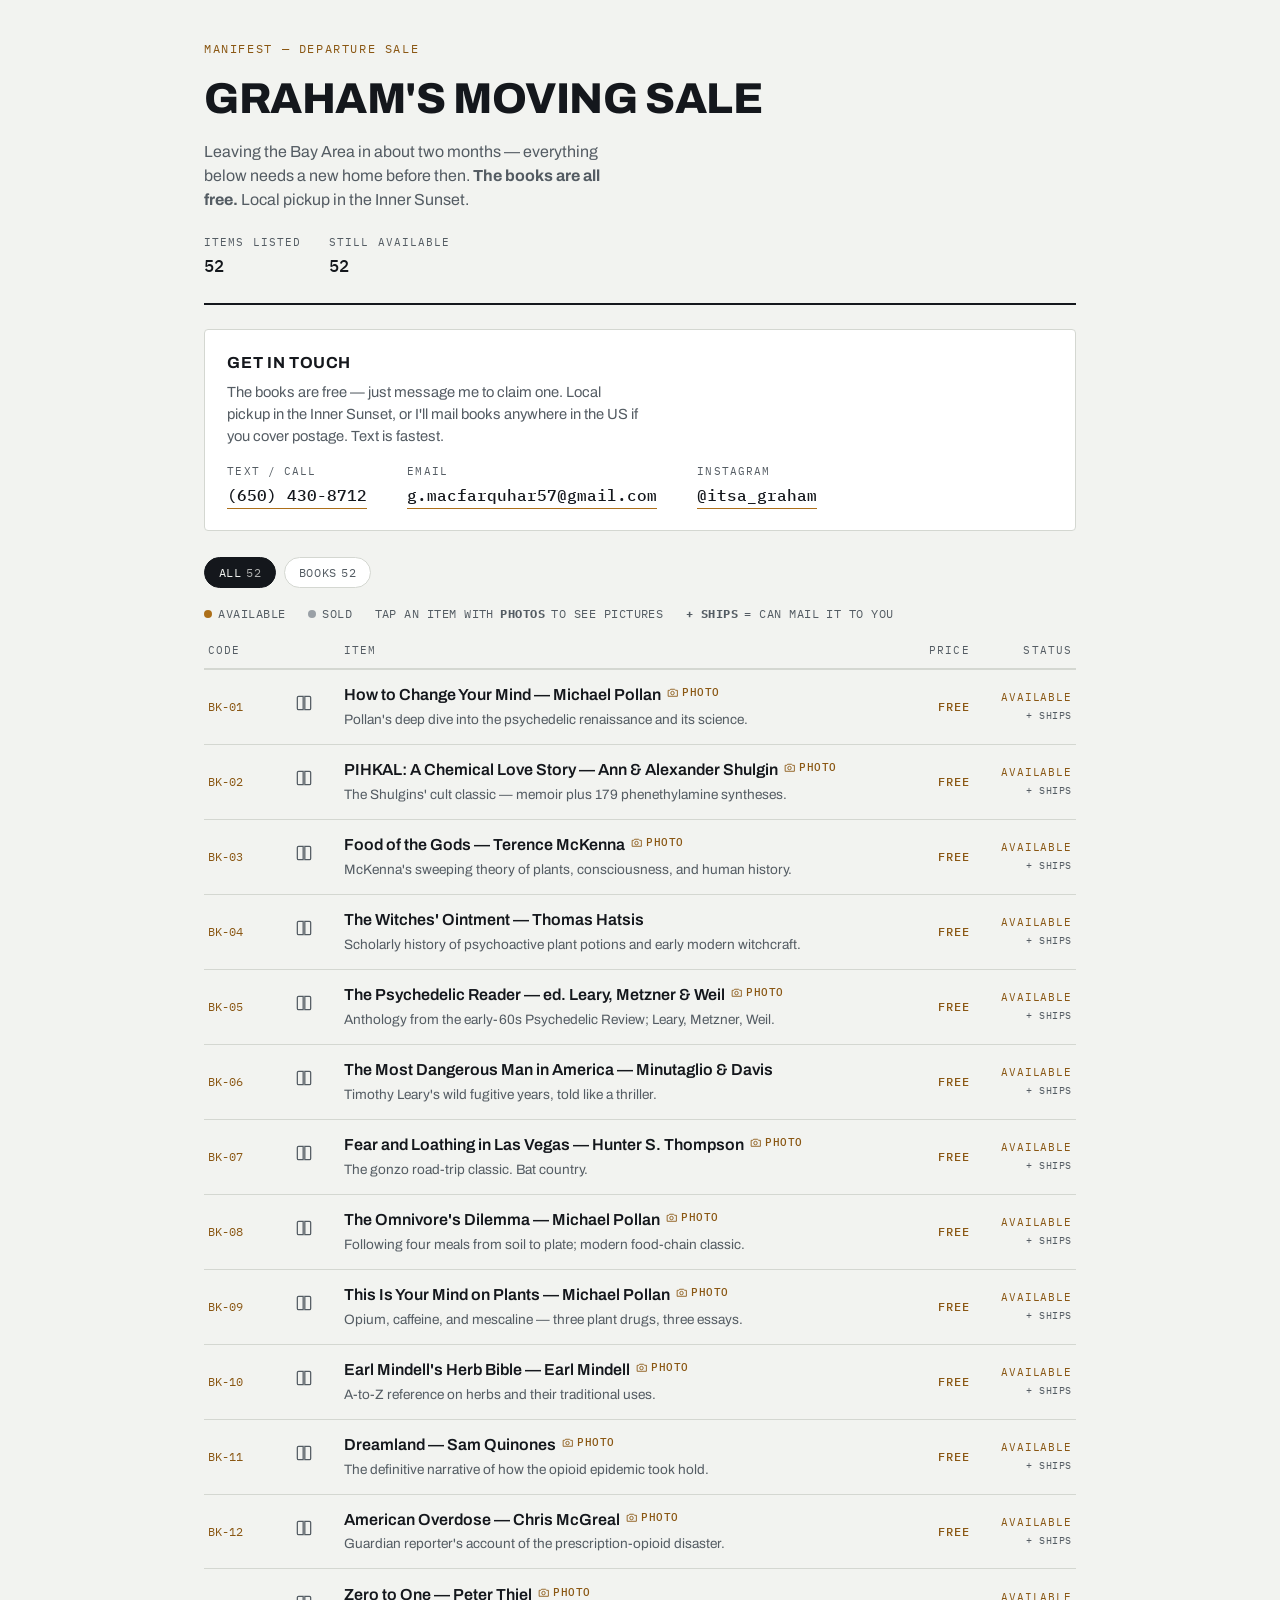
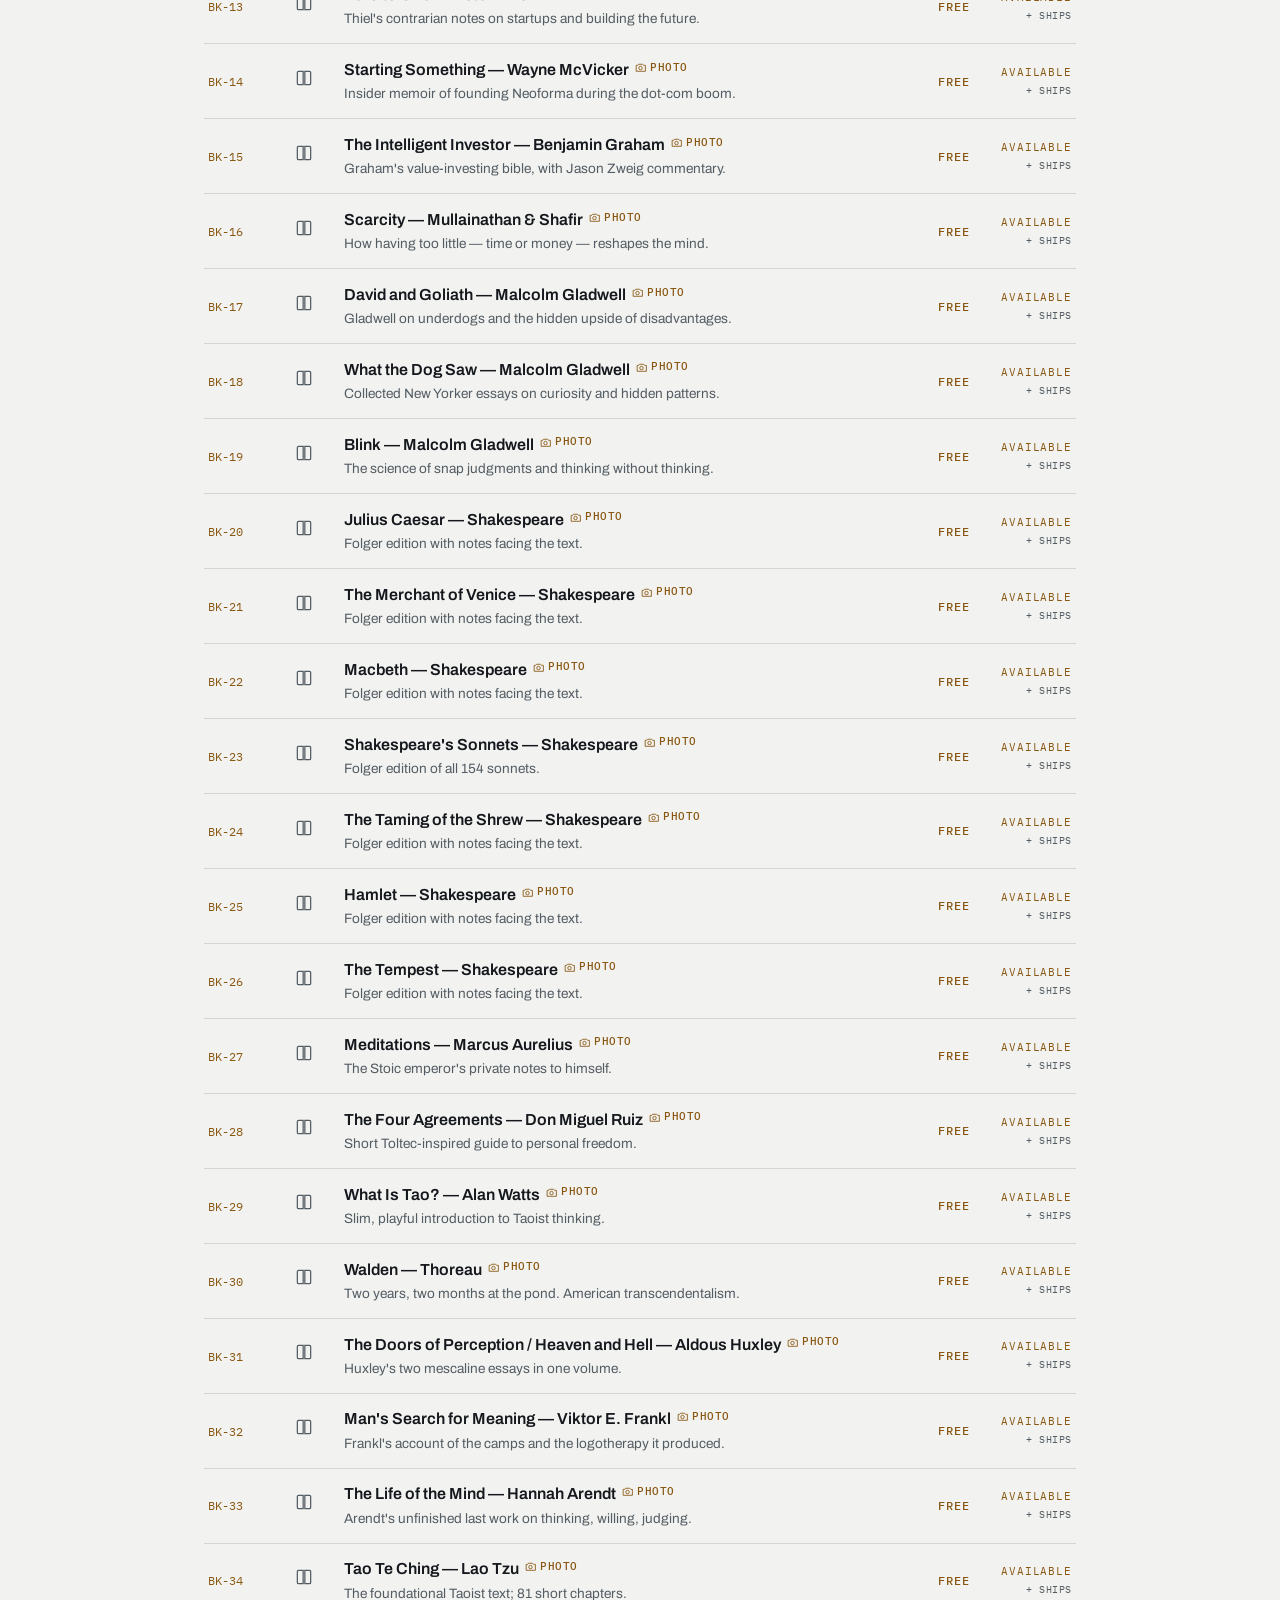
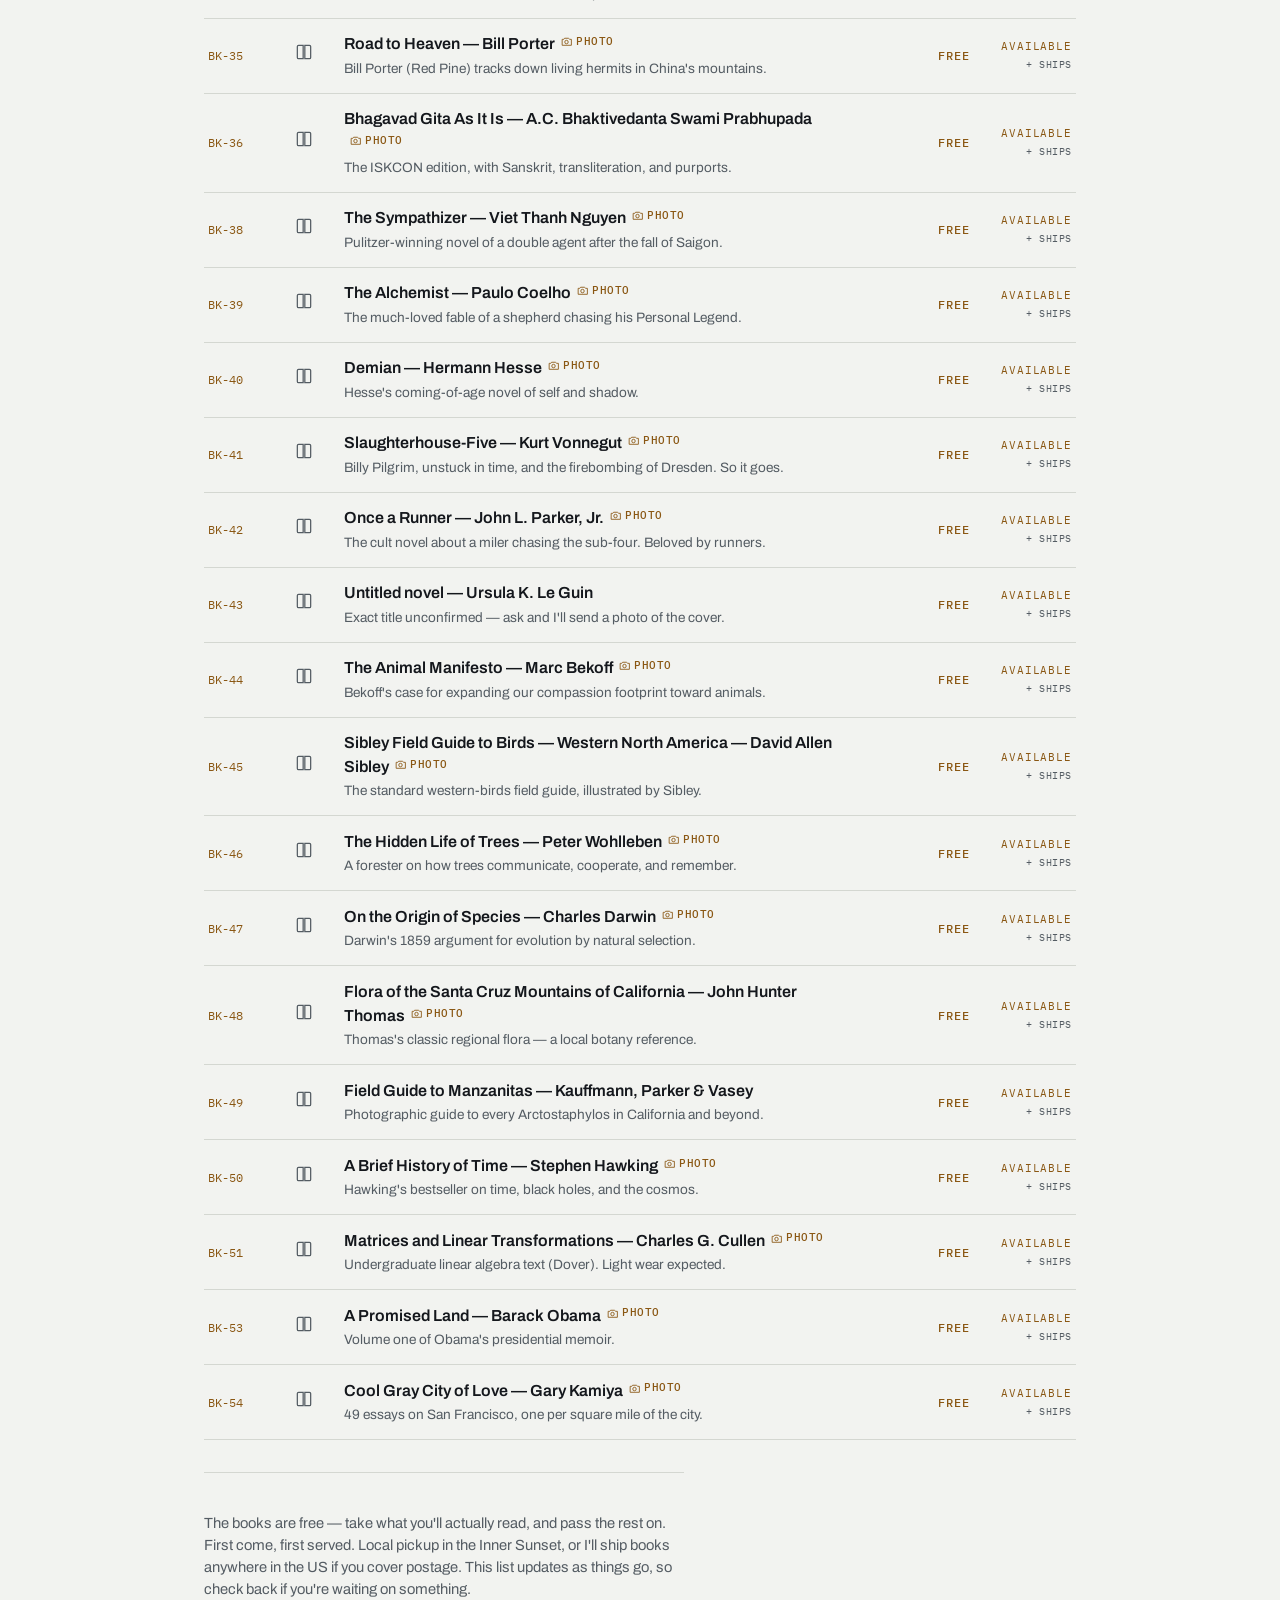
==== commit b172b519: "Remove Be Here Now and the fungi art book Co-Authored-By: Claude Sonnet 5 <noreply@anthropic.com>" ====
--- a/index.html
+++ b/index.html
@@ -779,7 +779,6 @@
     { code: "BK-34", category: 'Books', subcategory: "Philosophy & Spirituality", name: "Tao Te Ching — Lao Tzu", price: 0, status: 'available', shipping: true, note: "The foundational Taoist text; 81 short chapters.", images: ["https://covers.openlibrary.org/b/id/662232-L.jpg"] },
     { code: "BK-35", category: 'Books', subcategory: "Philosophy & Spirituality", name: "Road to Heaven — Bill Porter", price: 0, status: 'available', shipping: true, note: "Bill Porter (Red Pine) tracks down living hermits in China's mountains.", images: ["https://covers.openlibrary.org/b/id/795727-L.jpg"] },
     { code: "BK-36", category: 'Books', subcategory: "Philosophy & Spirituality", name: "Bhagavad Gita As It Is — A.C. Bhaktivedanta Swami Prabhupada", price: 0, status: 'available', shipping: true, note: "The ISKCON edition, with Sanskrit, transliteration, and purports.", images: ["https://covers.openlibrary.org/b/id/1051534-L.jpg"] },
-    { code: "BK-37", category: 'Books', subcategory: "Philosophy & Spirituality", name: "Be Here Now — Ram Dass", price: 0, status: 'available', shipping: true, note: "The 1971 counterculture landmark on presence and practice.", images: ["https://covers.openlibrary.org/b/id/12441918-L.jpg"] },
 
     // — Fiction & Literature —
     { code: "BK-38", category: 'Books', subcategory: "Fiction & Literature", name: "The Sympathizer — Viet Thanh Nguyen", price: 0, status: 'available', shipping: true, note: "Pulitzer-winning novel of a double agent after the fall of Saigon.", images: ["https://covers.openlibrary.org/b/id/7913176-L.jpg"] },
@@ -798,7 +797,6 @@
     { code: "BK-49", category: 'Books', subcategory: "Nature, Science & Field Guides", name: "Field Guide to Manzanitas — Kauffmann, Parker & Vasey", price: 0, status: 'available', shipping: true, note: "Photographic guide to every Arctostaphylos in California and beyond." },
     { code: "BK-50", category: 'Books', subcategory: "Nature, Science & Field Guides", name: "A Brief History of Time — Stephen Hawking", price: 0, status: 'available', shipping: true, note: "Hawking's bestseller on time, black holes, and the cosmos.", images: ["https://covers.openlibrary.org/b/id/10432365-L.jpg"] },
     { code: "BK-51", category: 'Books', subcategory: "Nature, Science & Field Guides", name: "Matrices and Linear Transformations — Charles G. Cullen", price: 0, status: 'available', shipping: true, note: "Undergraduate linear algebra text (Dover). Light wear expected.", images: ["https://covers.openlibrary.org/b/id/315100-L.jpg"] },
-    { code: "BK-52", category: 'Books', subcategory: "Nature, Science & Field Guides", name: "Fungi-inspired art book — (artist unknown)", price: 0, status: 'available', shipping: true, note: "Fungi-inspired art/nature book — title uncertain, ask for a photo." },
 
     // — Memoir, Politics & Place —
     { code: "BK-53", category: 'Books', subcategory: "Memoir, Politics & Place", name: "A Promised Land — Barack Obama", price: 0, status: 'available', shipping: true, note: "Volume one of Obama's presidential memoir.", images: ["https://covers.openlibrary.org/b/id/10449357-L.jpg"] },
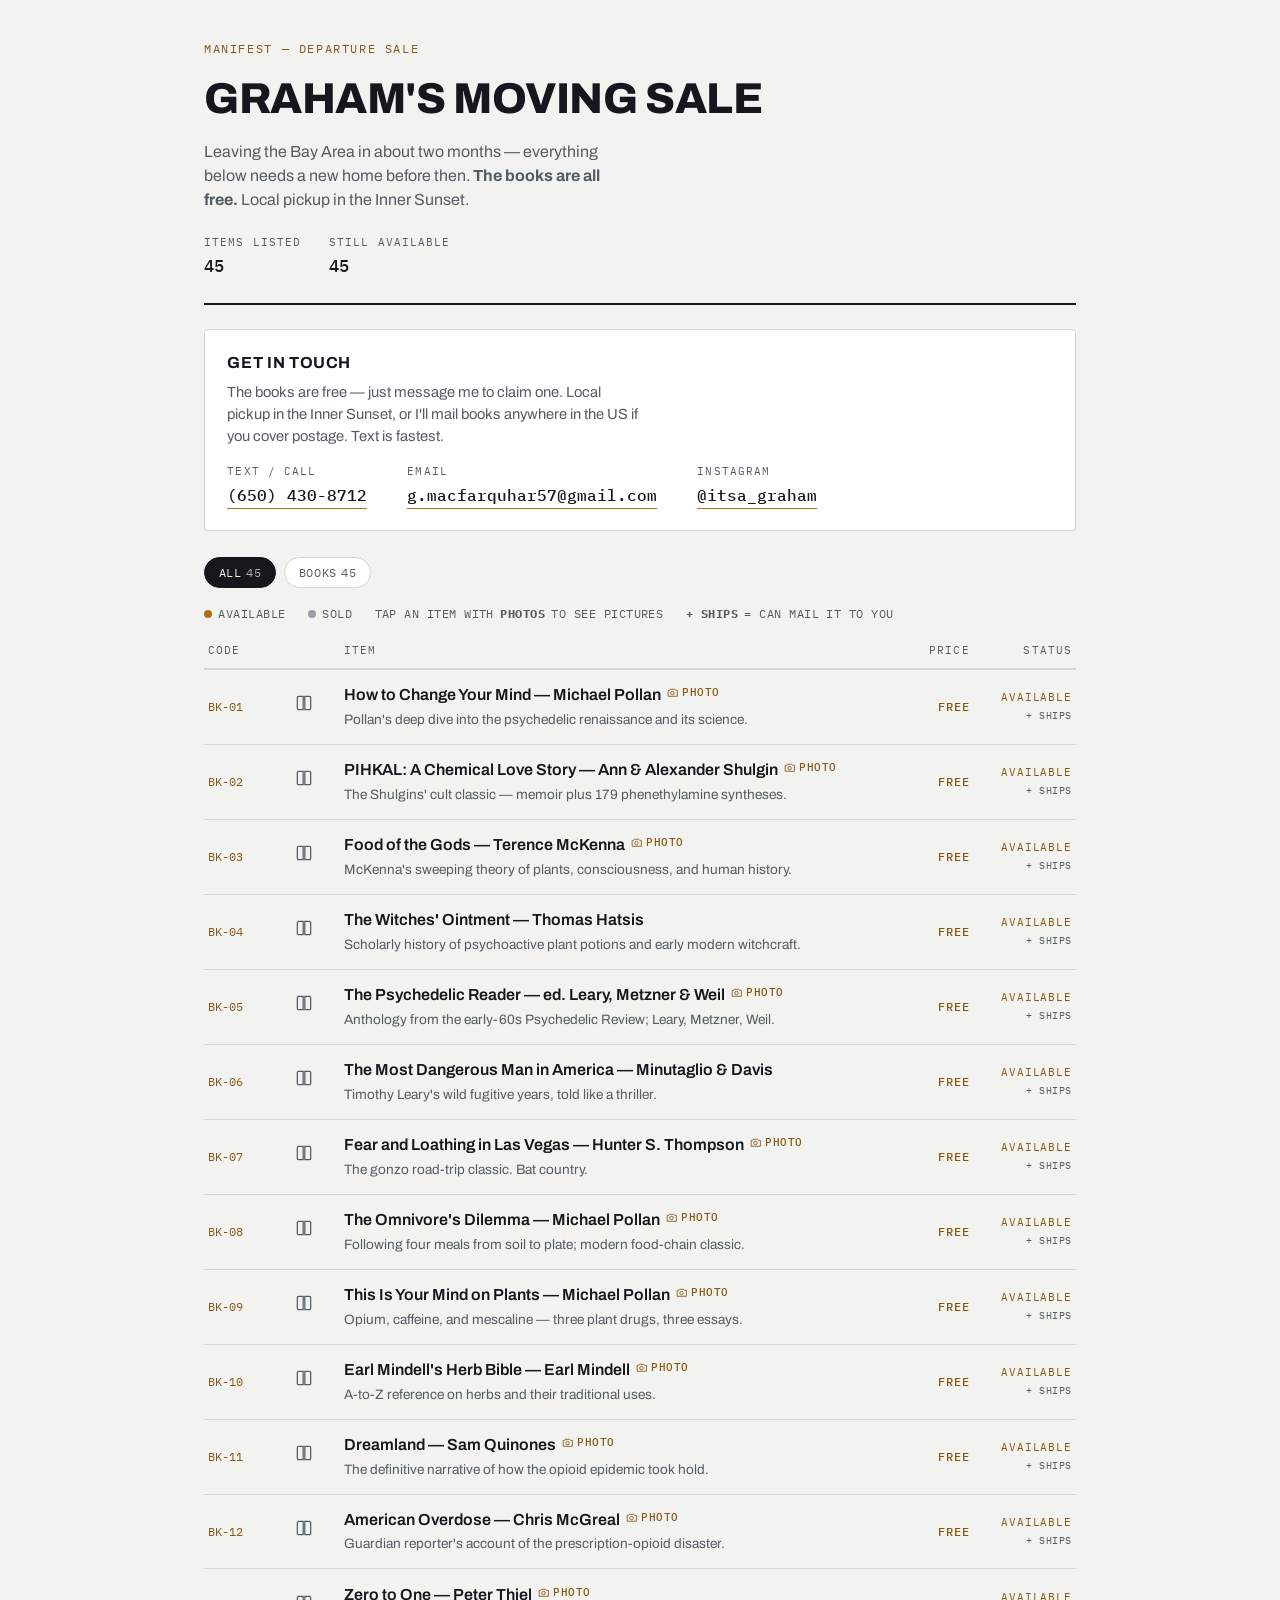
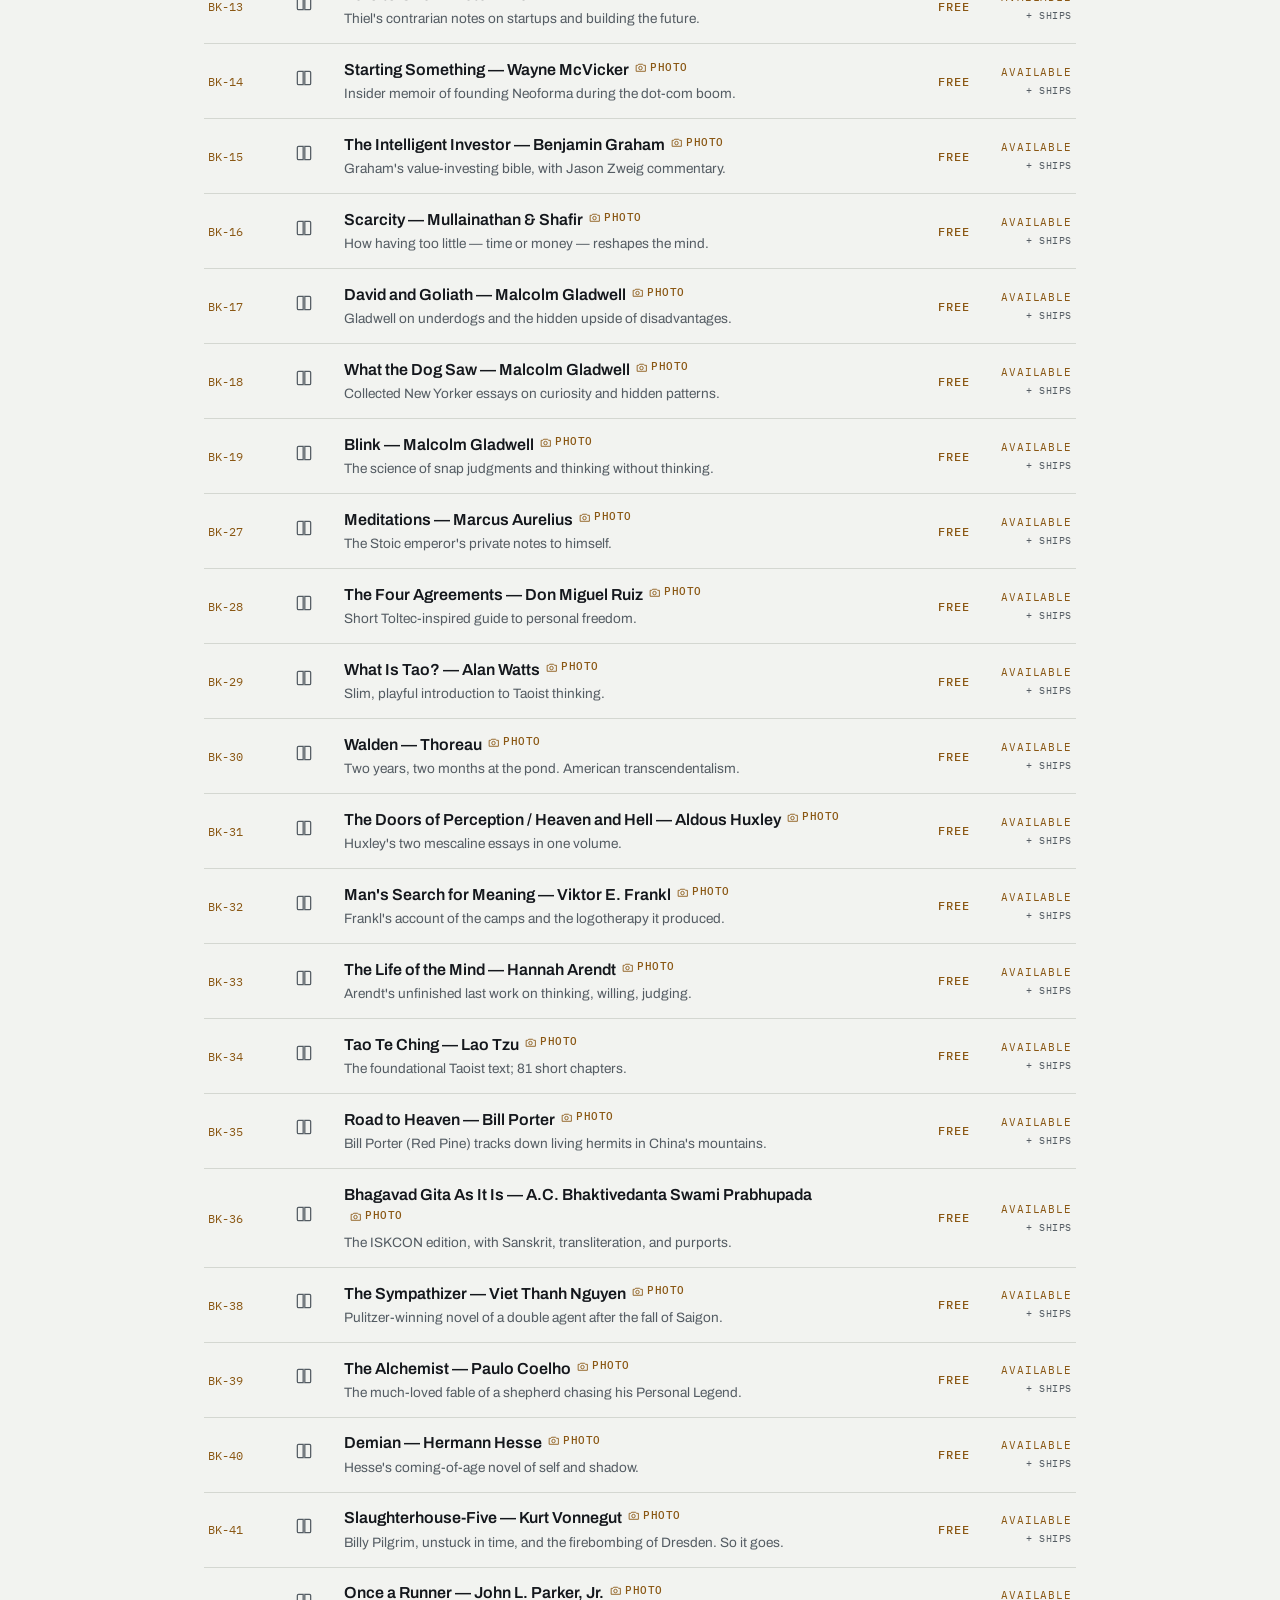
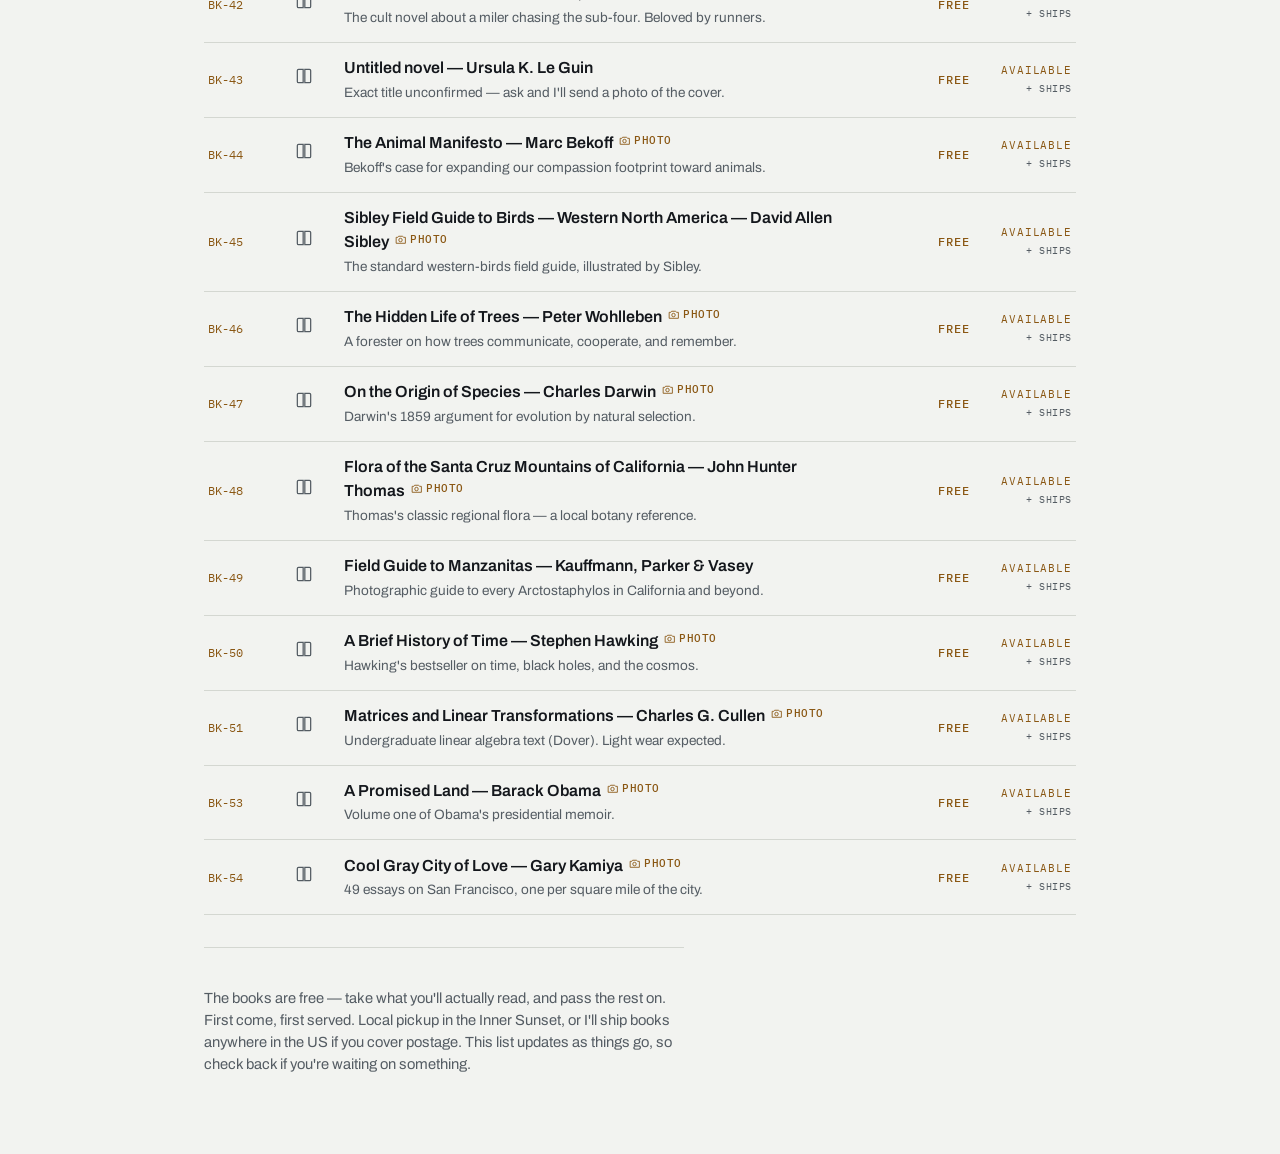
==== commit e289d897: "Remove Shakespeare (Folger) editions Co-Authored-By: Claude Sonnet 5 <noreply@anthropic.com>" ====
--- a/index.html
+++ b/index.html
@@ -721,7 +721,6 @@
       'Food, Health & Herbalism',
       'Opioid Crisis & Public Health',
       'Business & Investing',
-      'Shakespeare (Folger Editions)',
       'Philosophy & Spirituality',
       'Fiction & Literature',
       'Nature, Science & Field Guides',
@@ -758,15 +757,6 @@
     { code: "BK-17", category: 'Books', subcategory: "Business & Investing", name: "David and Goliath — Malcolm Gladwell", price: 0, status: 'available', shipping: true, note: "Gladwell on underdogs and the hidden upside of disadvantages.", images: ["https://covers.openlibrary.org/b/id/7276285-L.jpg"] },
     { code: "BK-18", category: 'Books', subcategory: "Business & Investing", name: "What the Dog Saw — Malcolm Gladwell", price: 0, status: 'available', shipping: true, note: "Collected New Yorker essays on curiosity and hidden patterns.", images: ["https://covers.openlibrary.org/b/id/8260666-L.jpg"] },
     { code: "BK-19", category: 'Books', subcategory: "Business & Investing", name: "Blink — Malcolm Gladwell", price: 0, status: 'available', shipping: true, note: "The science of snap judgments and thinking without thinking.", images: ["https://covers.openlibrary.org/b/id/14421850-L.jpg"] },
-
-    // — Shakespeare (Folger Editions) —
-    { code: "BK-20", category: 'Books', subcategory: "Shakespeare (Folger Editions)", name: "Julius Caesar — Shakespeare", price: 0, status: 'available', shipping: true, note: "Folger edition with notes facing the text.", images: ["https://covers.openlibrary.org/b/id/7901303-L.jpg"] },
-    { code: "BK-21", category: 'Books', subcategory: "Shakespeare (Folger Editions)", name: "The Merchant of Venice — Shakespeare", price: 0, status: 'available', shipping: true, note: "Folger edition with notes facing the text.", images: ["https://covers.openlibrary.org/b/id/7182819-L.jpg"] },
-    { code: "BK-22", category: 'Books', subcategory: "Shakespeare (Folger Editions)", name: "Macbeth — Shakespeare", price: 0, status: 'available', shipping: true, note: "Folger edition with notes facing the text.", images: ["https://covers.openlibrary.org/b/id/872432-L.jpg"] },
-    { code: "BK-23", category: 'Books', subcategory: "Shakespeare (Folger Editions)", name: "Shakespeare's Sonnets — Shakespeare", price: 0, status: 'available', shipping: true, note: "Folger edition of all 154 sonnets.", images: ["https://covers.openlibrary.org/b/id/2383682-L.jpg"] },
-    { code: "BK-24", category: 'Books', subcategory: "Shakespeare (Folger Editions)", name: "The Taming of the Shrew — Shakespeare", price: 0, status: 'available', shipping: true, note: "Folger edition with notes facing the text.", images: ["https://covers.openlibrary.org/b/id/7889534-L.jpg"] },
-    { code: "BK-25", category: 'Books', subcategory: "Shakespeare (Folger Editions)", name: "Hamlet — Shakespeare", price: 0, status: 'available', shipping: true, note: "Folger edition with notes facing the text.", images: ["https://covers.openlibrary.org/b/id/8281954-L.jpg"] },
-    { code: "BK-26", category: 'Books', subcategory: "Shakespeare (Folger Editions)", name: "The Tempest — Shakespeare", price: 0, status: 'available', shipping: true, note: "Folger edition with notes facing the text.", images: ["https://covers.openlibrary.org/b/id/8155661-L.jpg"] },
 
     // — Philosophy & Spirituality —
     { code: "BK-27", category: 'Books', subcategory: "Philosophy & Spirituality", name: "Meditations — Marcus Aurelius", price: 0, status: 'available', shipping: true, note: "The Stoic emperor's private notes to himself.", images: ["https://covers.openlibrary.org/b/id/211529-L.jpg"] },
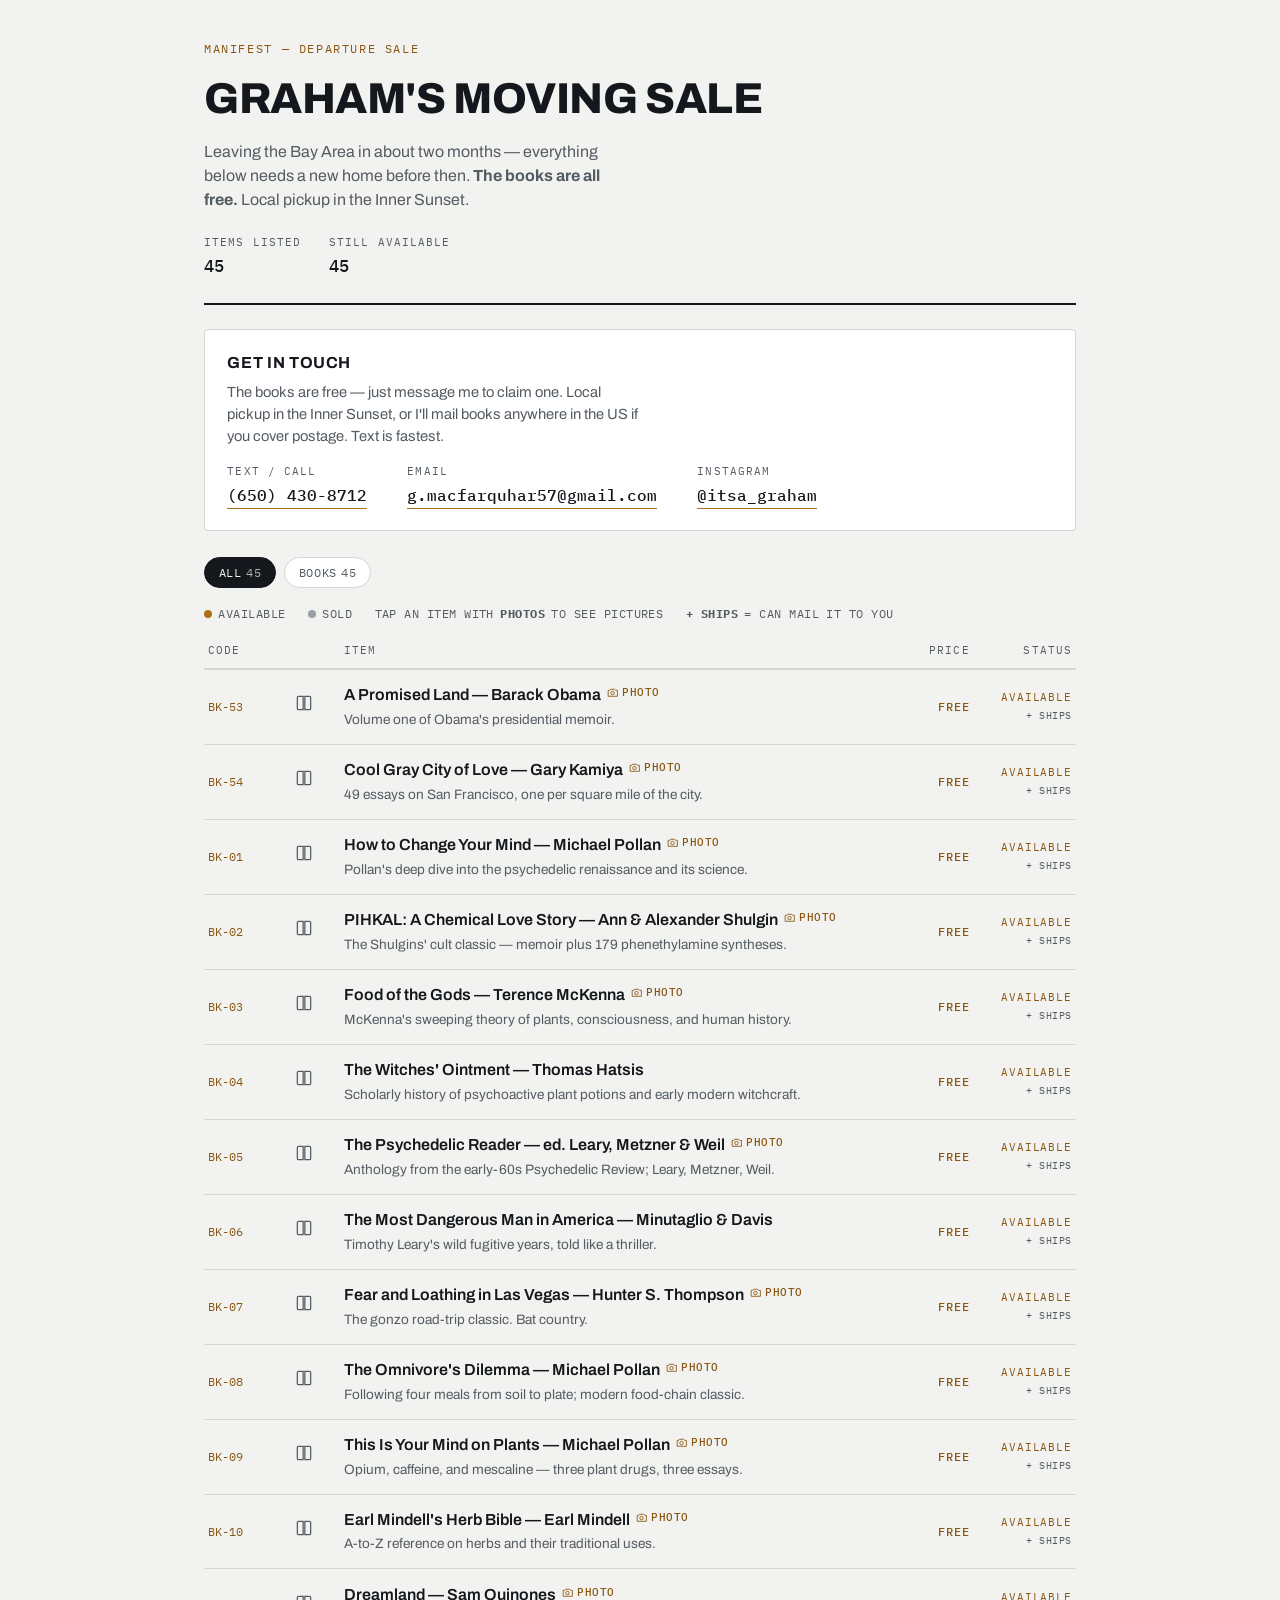
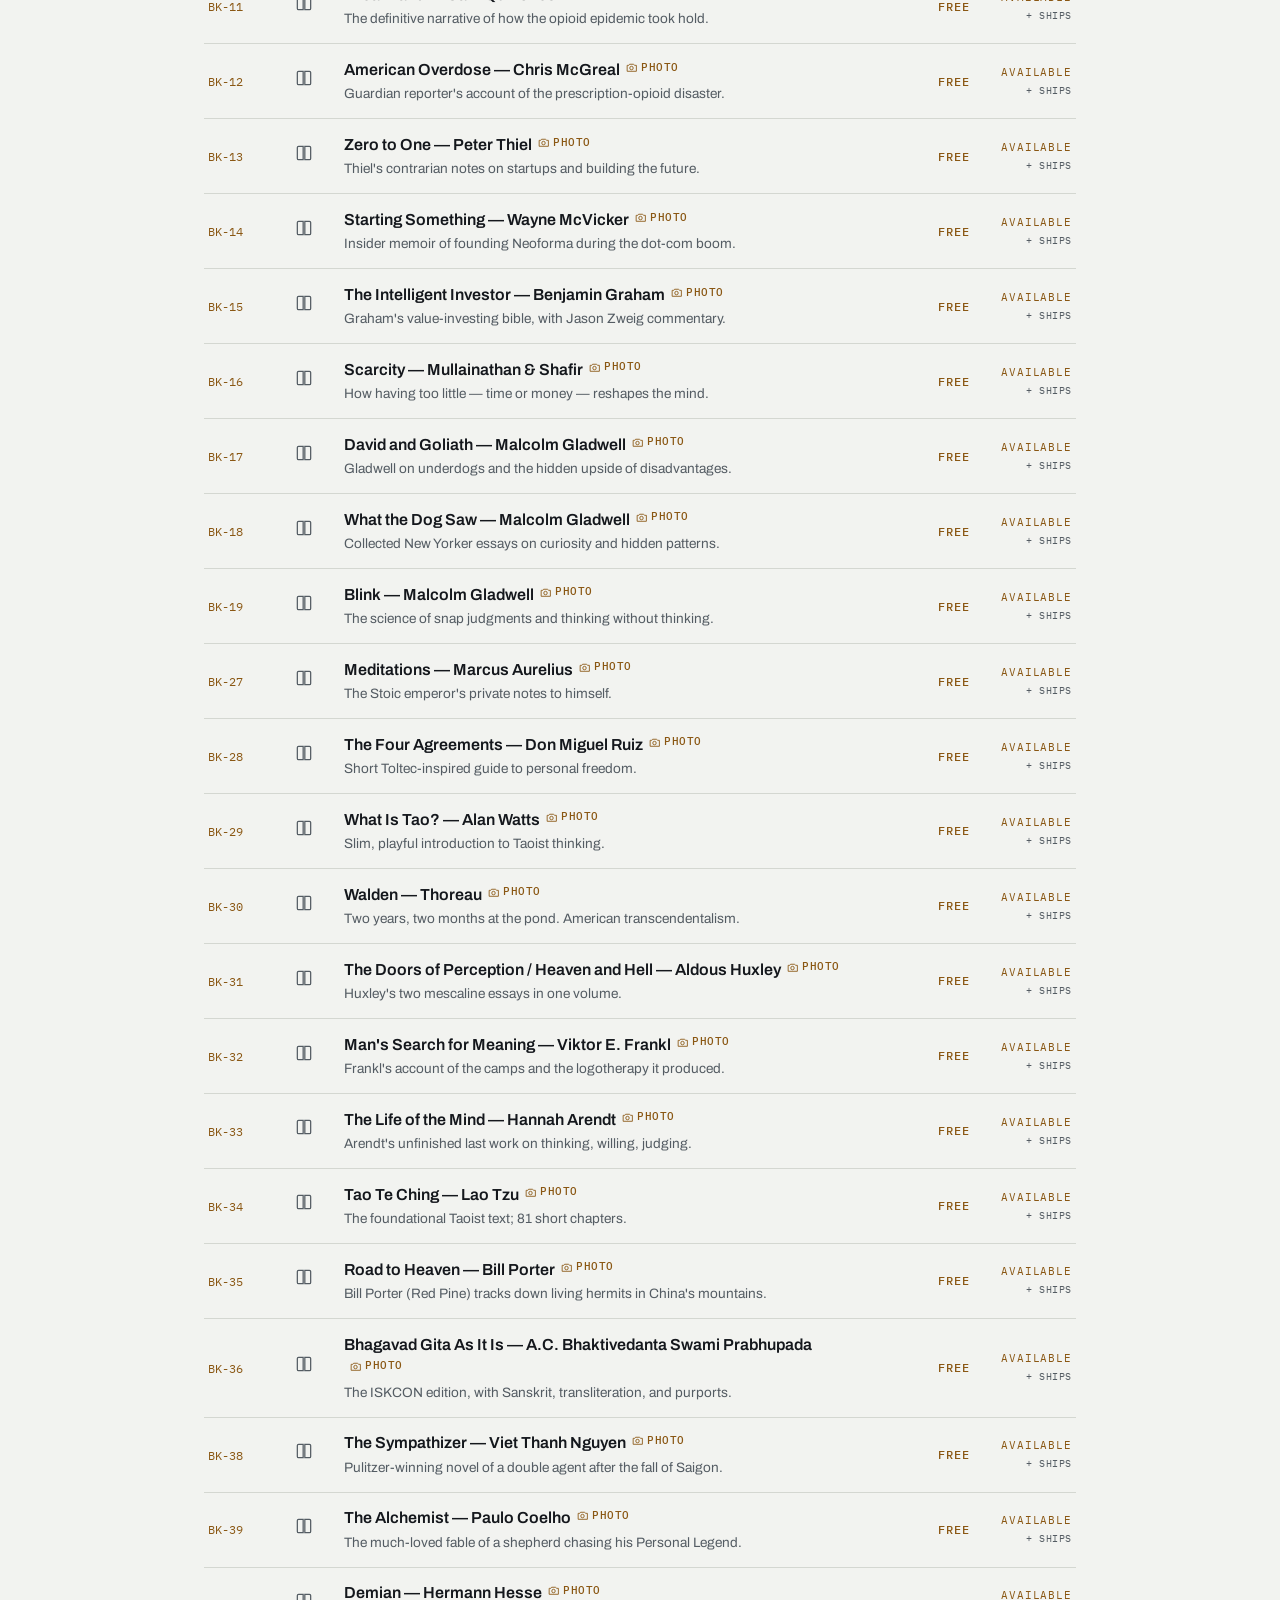
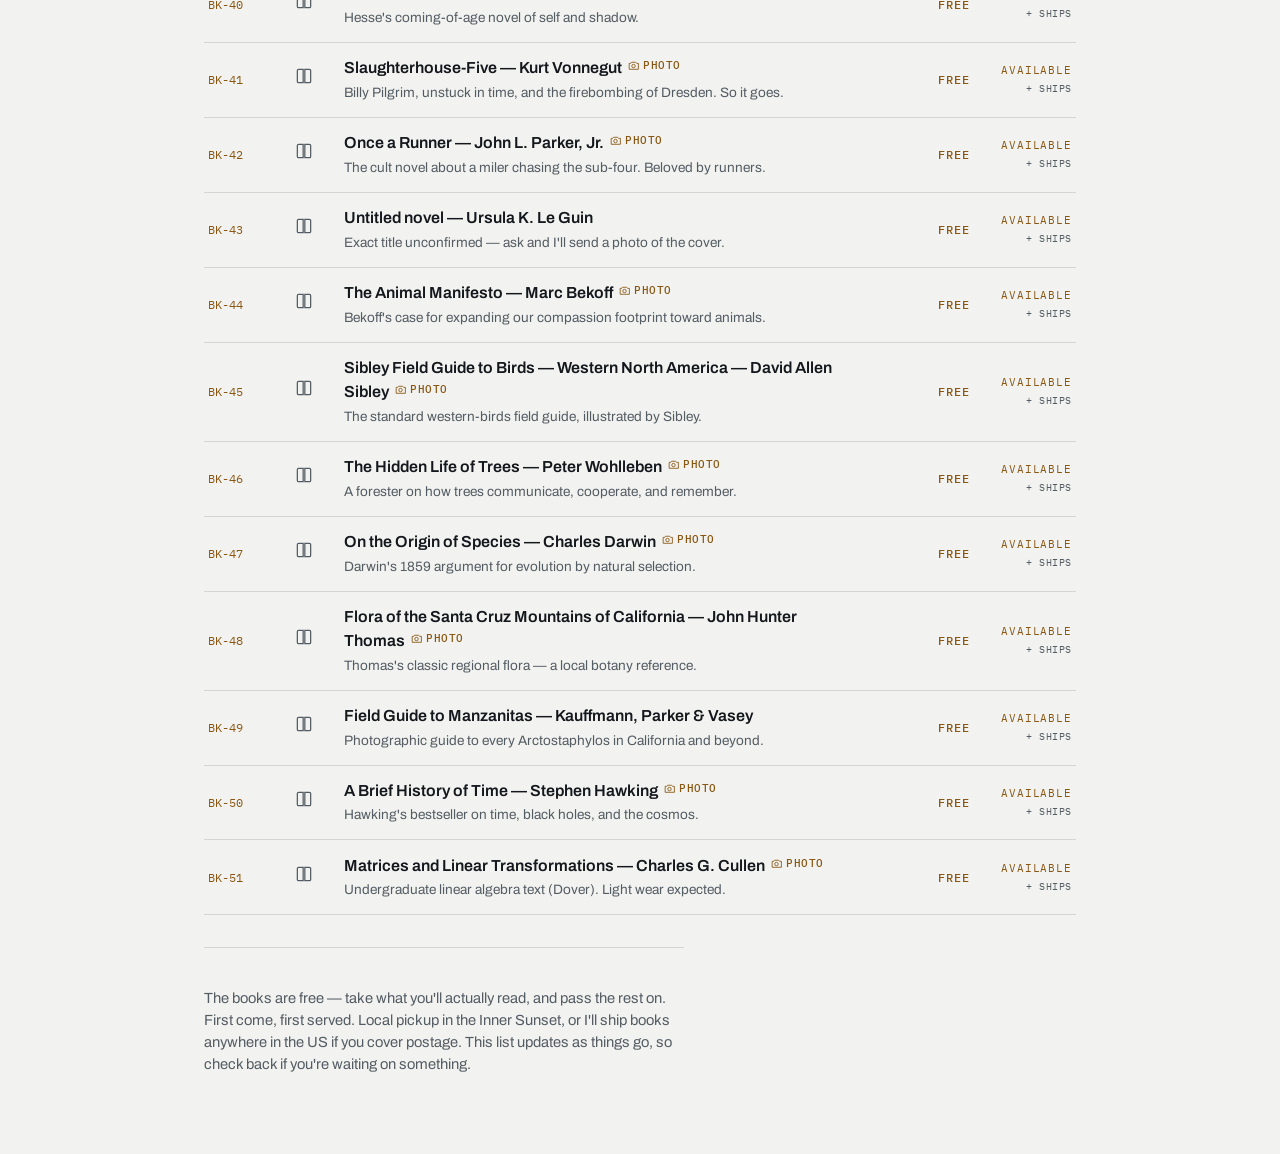
==== commit 9d1778a8: "Move A Promised Land / Memoir section to the top Co-Authored-By: Claude Sonnet 5 <noreply@anthropic." ====
--- a/index.html
+++ b/index.html
@@ -717,20 +717,25 @@
   // items are grouped under sub-headings (in this order).
   const SUBCATEGORIES = {
     Books: [
+      'Memoir, Politics & Place',
       'Psychedelics & Drug Culture',
       'Food, Health & Herbalism',
       'Opioid Crisis & Public Health',
       'Business & Investing',
       'Philosophy & Spirituality',
       'Fiction & Literature',
-      'Nature, Science & Field Guides',
-      'Memoir, Politics & Place'
+      'Nature, Science & Field Guides'
     ]
   };
 
   const ITEMS = [
     // Every book is free (price: 0), local pickup or US shipping at cost.
     // Cover images are hotlinked from openlibrary.org (no local copies).
+
+    // — Memoir, Politics & Place —
+    { code: "BK-53", category: 'Books', subcategory: "Memoir, Politics & Place", name: "A Promised Land — Barack Obama", price: 0, status: 'available', shipping: true, note: "Volume one of Obama's presidential memoir.", images: ["https://covers.openlibrary.org/b/id/10449357-L.jpg"] },
+    { code: "BK-54", category: 'Books', subcategory: "Memoir, Politics & Place", name: "Cool Gray City of Love — Gary Kamiya", price: 0, status: 'available', shipping: true, note: "49 essays on San Francisco, one per square mile of the city.", images: ["https://covers.openlibrary.org/b/id/8455473-L.jpg"] },
+
     // — Psychedelics & Drug Culture —
     { code: "BK-01", category: 'Books', subcategory: "Psychedelics & Drug Culture", name: "How to Change Your Mind — Michael Pollan", price: 0, status: 'available', shipping: true, note: "Pollan's deep dive into the psychedelic renaissance and its science.", images: ["https://covers.openlibrary.org/b/id/8805168-L.jpg"] },
     { code: "BK-02", category: 'Books', subcategory: "Psychedelics & Drug Culture", name: "PIHKAL: A Chemical Love Story — Ann & Alexander Shulgin", price: 0, status: 'available', shipping: true, note: "The Shulgins' cult classic — memoir plus 179 phenethylamine syntheses.", images: ["https://covers.openlibrary.org/b/id/8068464-L.jpg"] },
@@ -787,10 +792,6 @@
     { code: "BK-49", category: 'Books', subcategory: "Nature, Science & Field Guides", name: "Field Guide to Manzanitas — Kauffmann, Parker & Vasey", price: 0, status: 'available', shipping: true, note: "Photographic guide to every Arctostaphylos in California and beyond." },
     { code: "BK-50", category: 'Books', subcategory: "Nature, Science & Field Guides", name: "A Brief History of Time — Stephen Hawking", price: 0, status: 'available', shipping: true, note: "Hawking's bestseller on time, black holes, and the cosmos.", images: ["https://covers.openlibrary.org/b/id/10432365-L.jpg"] },
     { code: "BK-51", category: 'Books', subcategory: "Nature, Science & Field Guides", name: "Matrices and Linear Transformations — Charles G. Cullen", price: 0, status: 'available', shipping: true, note: "Undergraduate linear algebra text (Dover). Light wear expected.", images: ["https://covers.openlibrary.org/b/id/315100-L.jpg"] },
-
-    // — Memoir, Politics & Place —
-    { code: "BK-53", category: 'Books', subcategory: "Memoir, Politics & Place", name: "A Promised Land — Barack Obama", price: 0, status: 'available', shipping: true, note: "Volume one of Obama's presidential memoir.", images: ["https://covers.openlibrary.org/b/id/10449357-L.jpg"] },
-    { code: "BK-54", category: 'Books', subcategory: "Memoir, Politics & Place", name: "Cool Gray City of Love — Gary Kamiya", price: 0, status: 'available', shipping: true, note: "49 essays on San Francisco, one per square mile of the city.", images: ["https://covers.openlibrary.org/b/id/8455473-L.jpg"] },
   ];
 
   // ---------------------------------------------------------------
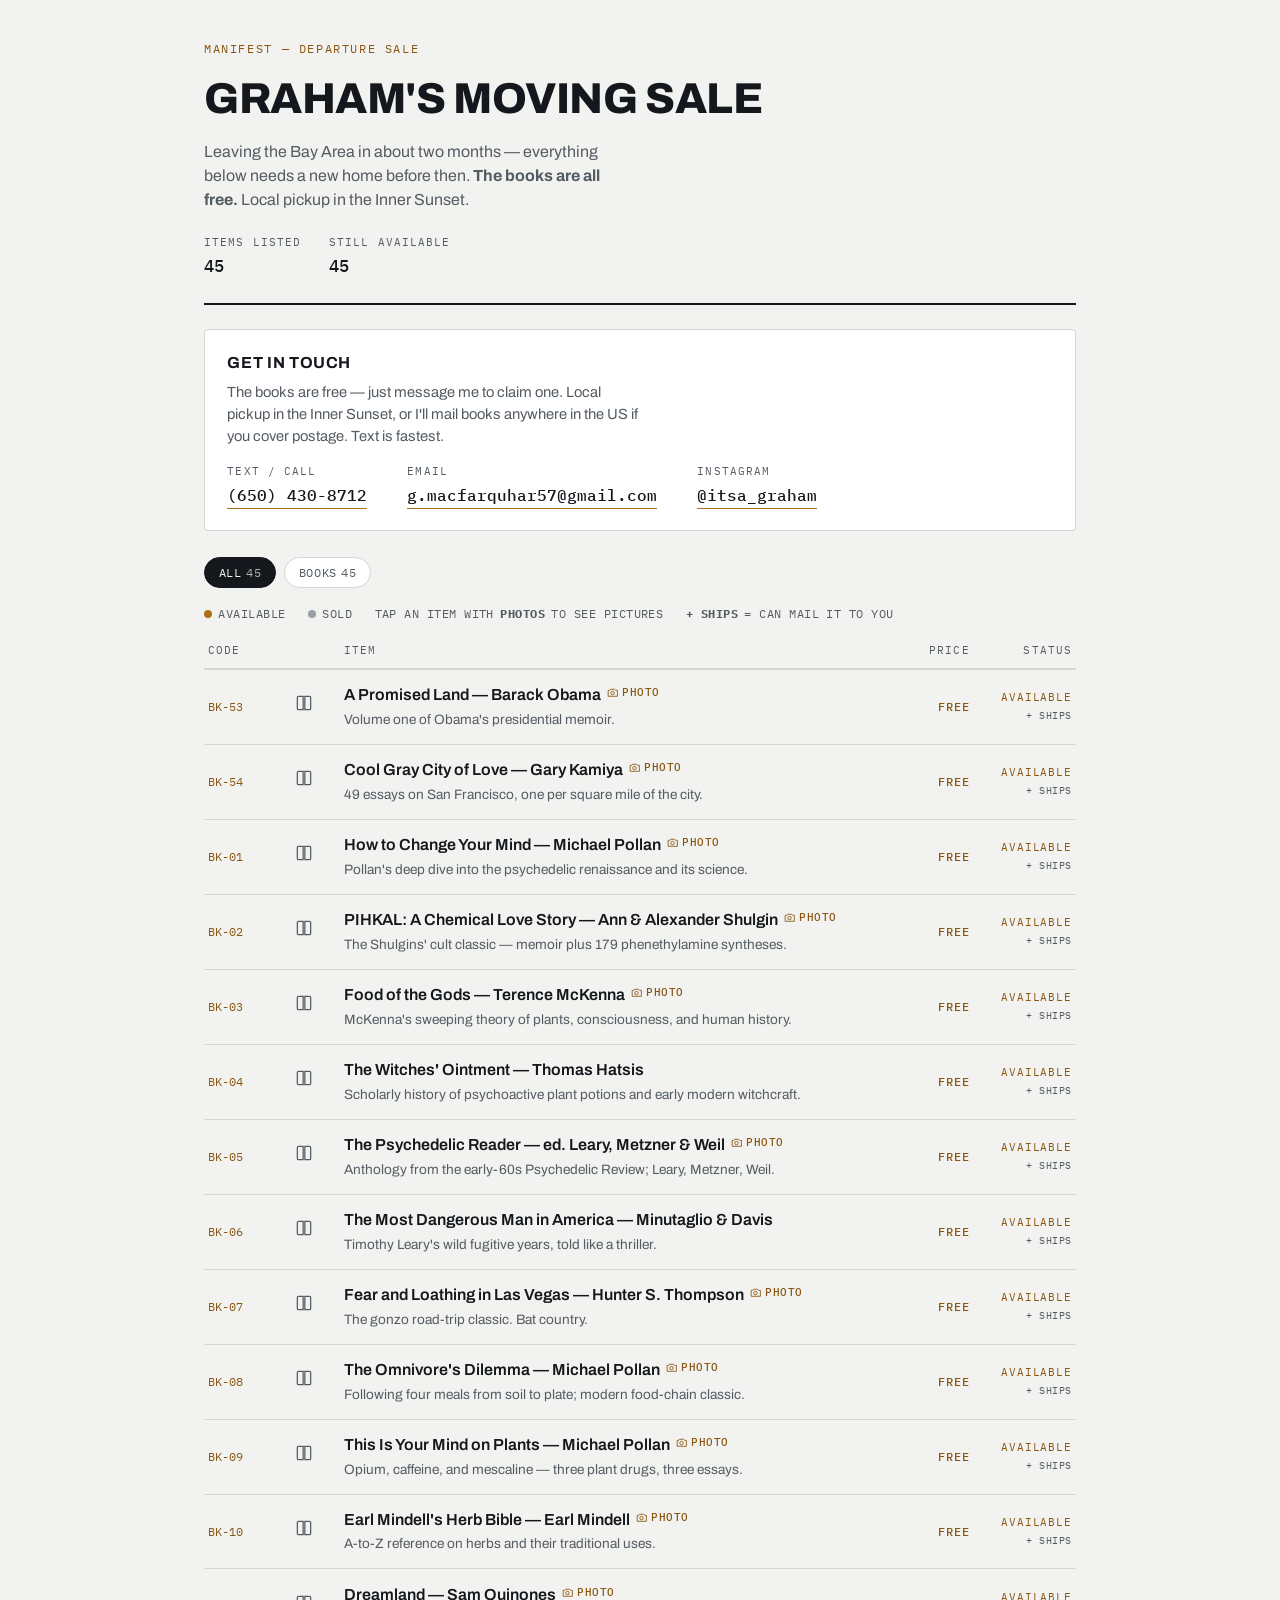
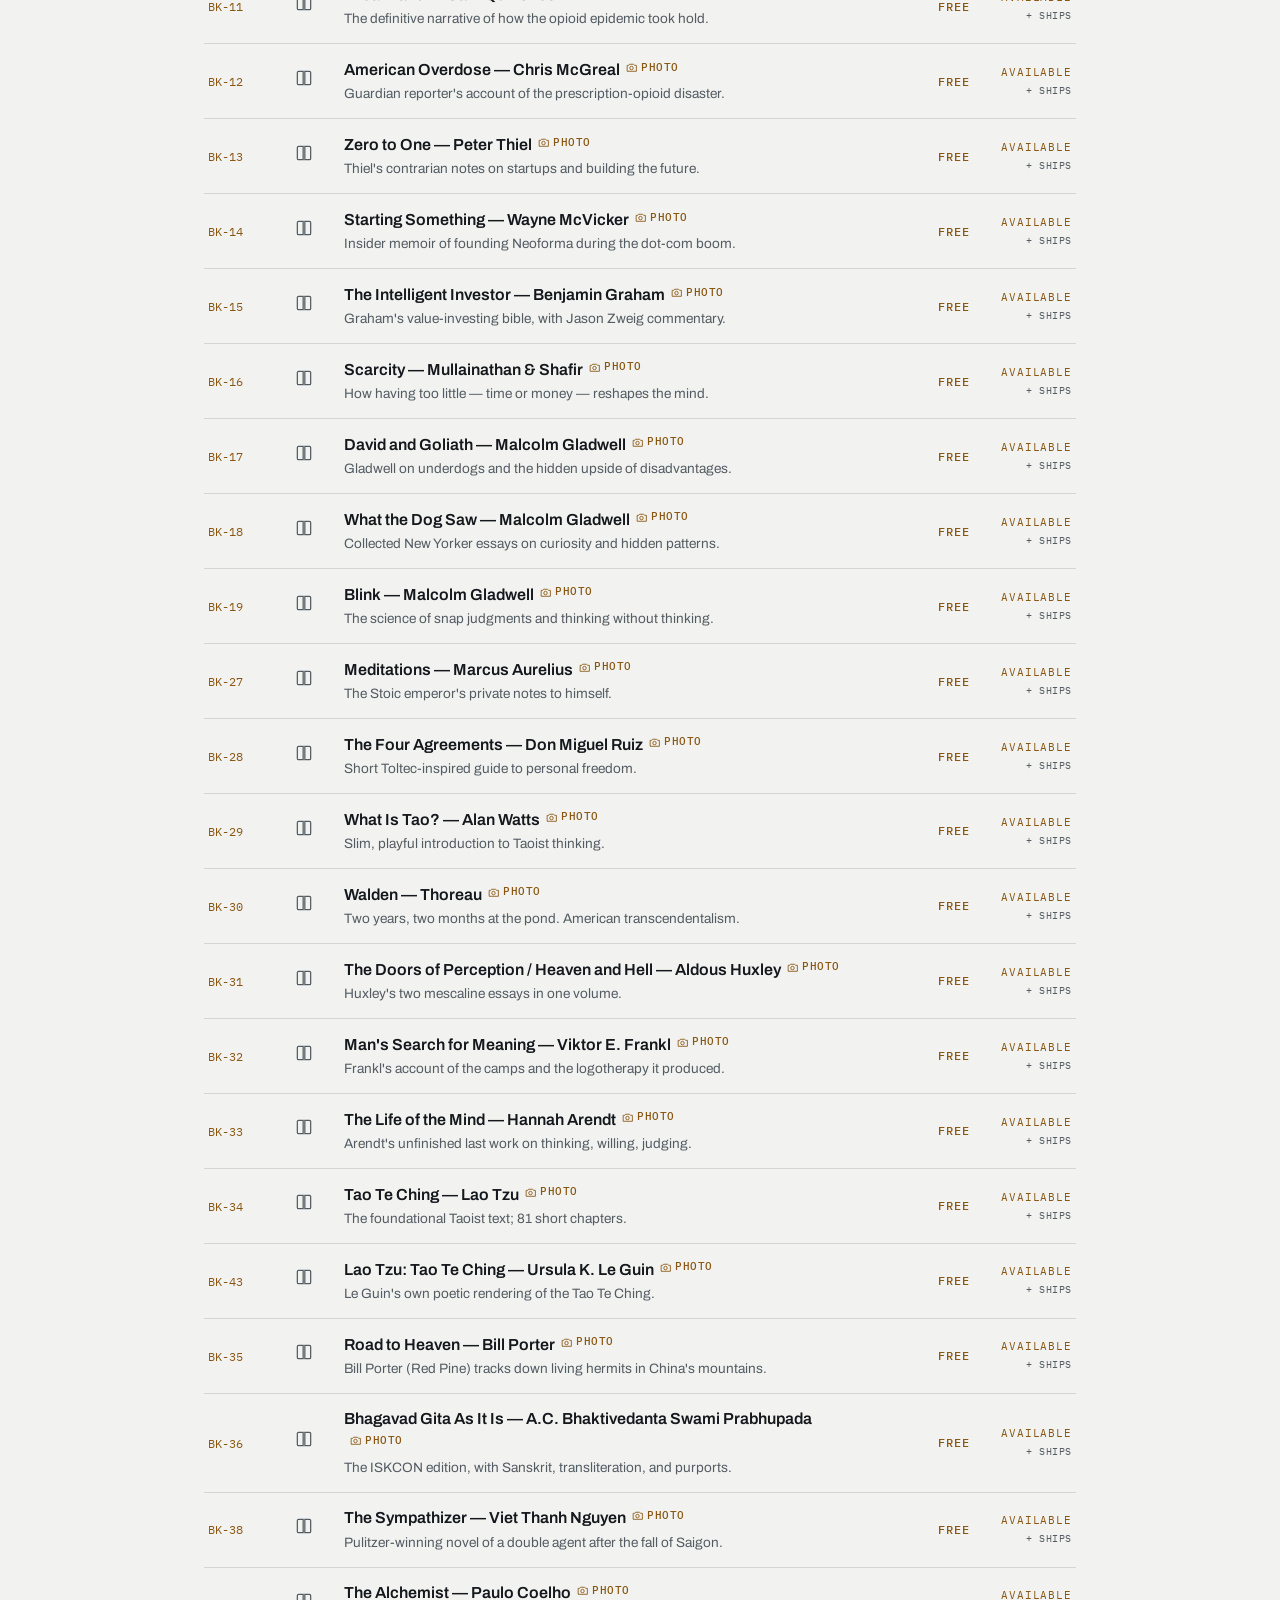
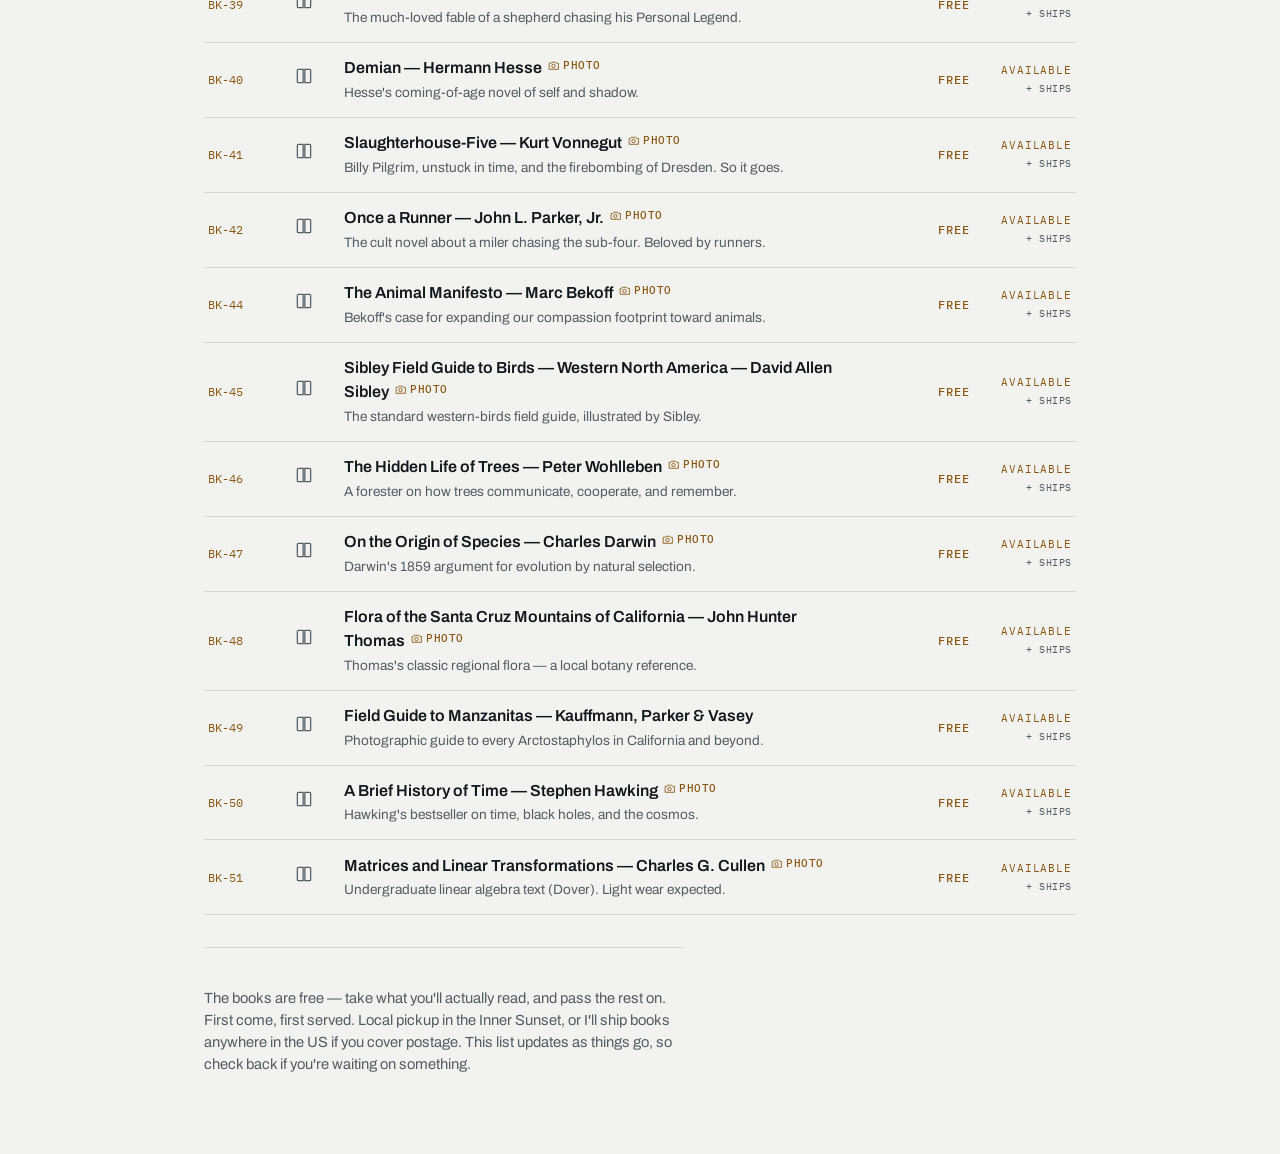
==== commit 27afc6be: "Identify BK-43 as Le Guin's Tao Te Ching; move to Philosophy Co-Authored-By: Claude Sonnet 5 <norepl" ====
--- a/index.html
+++ b/index.html
@@ -772,6 +772,7 @@
     { code: "BK-32", category: 'Books', subcategory: "Philosophy & Spirituality", name: "Man's Search for Meaning — Viktor E. Frankl", price: 0, status: 'available', shipping: true, note: "Frankl's account of the camps and the logotherapy it produced.", images: ["https://covers.openlibrary.org/b/id/11203708-L.jpg"] },
     { code: "BK-33", category: 'Books', subcategory: "Philosophy & Spirituality", name: "The Life of the Mind — Hannah Arendt", price: 0, status: 'available', shipping: true, note: "Arendt's unfinished last work on thinking, willing, judging.", images: ["https://covers.openlibrary.org/b/id/116286-L.jpg"] },
     { code: "BK-34", category: 'Books', subcategory: "Philosophy & Spirituality", name: "Tao Te Ching — Lao Tzu", price: 0, status: 'available', shipping: true, note: "The foundational Taoist text; 81 short chapters.", images: ["https://covers.openlibrary.org/b/id/662232-L.jpg"] },
+    { code: "BK-43", category: 'Books', subcategory: "Philosophy & Spirituality", name: "Lao Tzu: Tao Te Ching — Ursula K. Le Guin", price: 0, status: 'available', shipping: true, note: "Le Guin's own poetic rendering of the Tao Te Ching.", images: ["https://covers.openlibrary.org/b/isbn/9781570623950-L.jpg"] },
     { code: "BK-35", category: 'Books', subcategory: "Philosophy & Spirituality", name: "Road to Heaven — Bill Porter", price: 0, status: 'available', shipping: true, note: "Bill Porter (Red Pine) tracks down living hermits in China's mountains.", images: ["https://covers.openlibrary.org/b/id/795727-L.jpg"] },
     { code: "BK-36", category: 'Books', subcategory: "Philosophy & Spirituality", name: "Bhagavad Gita As It Is — A.C. Bhaktivedanta Swami Prabhupada", price: 0, status: 'available', shipping: true, note: "The ISKCON edition, with Sanskrit, transliteration, and purports.", images: ["https://covers.openlibrary.org/b/id/1051534-L.jpg"] },
 
@@ -781,7 +782,6 @@
     { code: "BK-40", category: 'Books', subcategory: "Fiction & Literature", name: "Demian — Hermann Hesse", price: 0, status: 'available', shipping: true, note: "Hesse's coming-of-age novel of self and shadow.", images: ["https://covers.openlibrary.org/b/id/12569297-L.jpg"] },
     { code: "BK-41", category: 'Books', subcategory: "Fiction & Literature", name: "Slaughterhouse-Five — Kurt Vonnegut", price: 0, status: 'available', shipping: true, note: "Billy Pilgrim, unstuck in time, and the firebombing of Dresden. So it goes.", images: ["https://covers.openlibrary.org/b/id/12727001-L.jpg"] },
     { code: "BK-42", category: 'Books', subcategory: "Fiction & Literature", name: "Once a Runner — John L. Parker, Jr.", price: 0, status: 'available', shipping: true, note: "The cult novel about a miler chasing the sub-four. Beloved by runners.", images: ["https://covers.openlibrary.org/b/id/6756910-L.jpg"] },
-    { code: "BK-43", category: 'Books', subcategory: "Fiction & Literature", name: "Untitled novel — Ursula K. Le Guin", price: 0, status: 'available', shipping: true, note: "Exact title unconfirmed — ask and I'll send a photo of the cover." },
 
     // — Nature, Science & Field Guides —
     { code: "BK-44", category: 'Books', subcategory: "Nature, Science & Field Guides", name: "The Animal Manifesto — Marc Bekoff", price: 0, status: 'available', shipping: true, note: "Bekoff's case for expanding our compassion footprint toward animals.", images: ["https://covers.openlibrary.org/b/id/11403763-L.jpg"] },
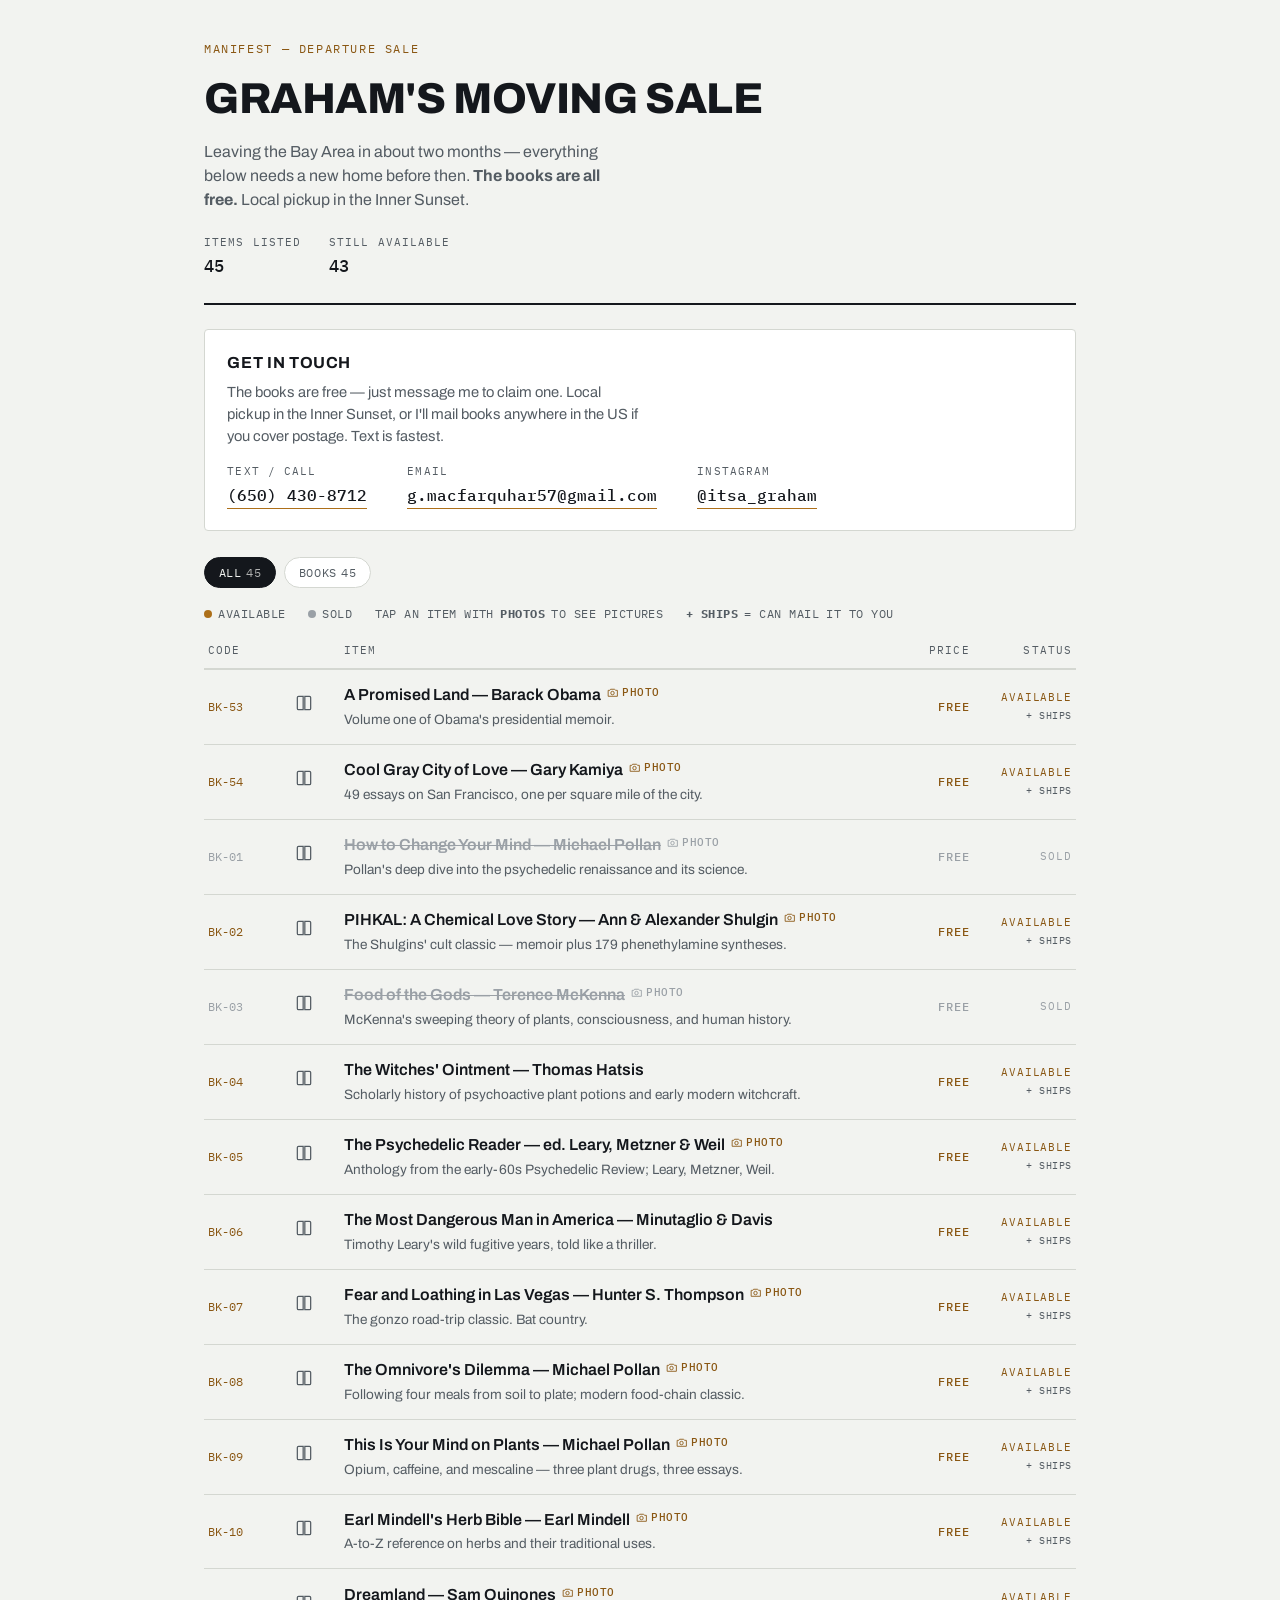
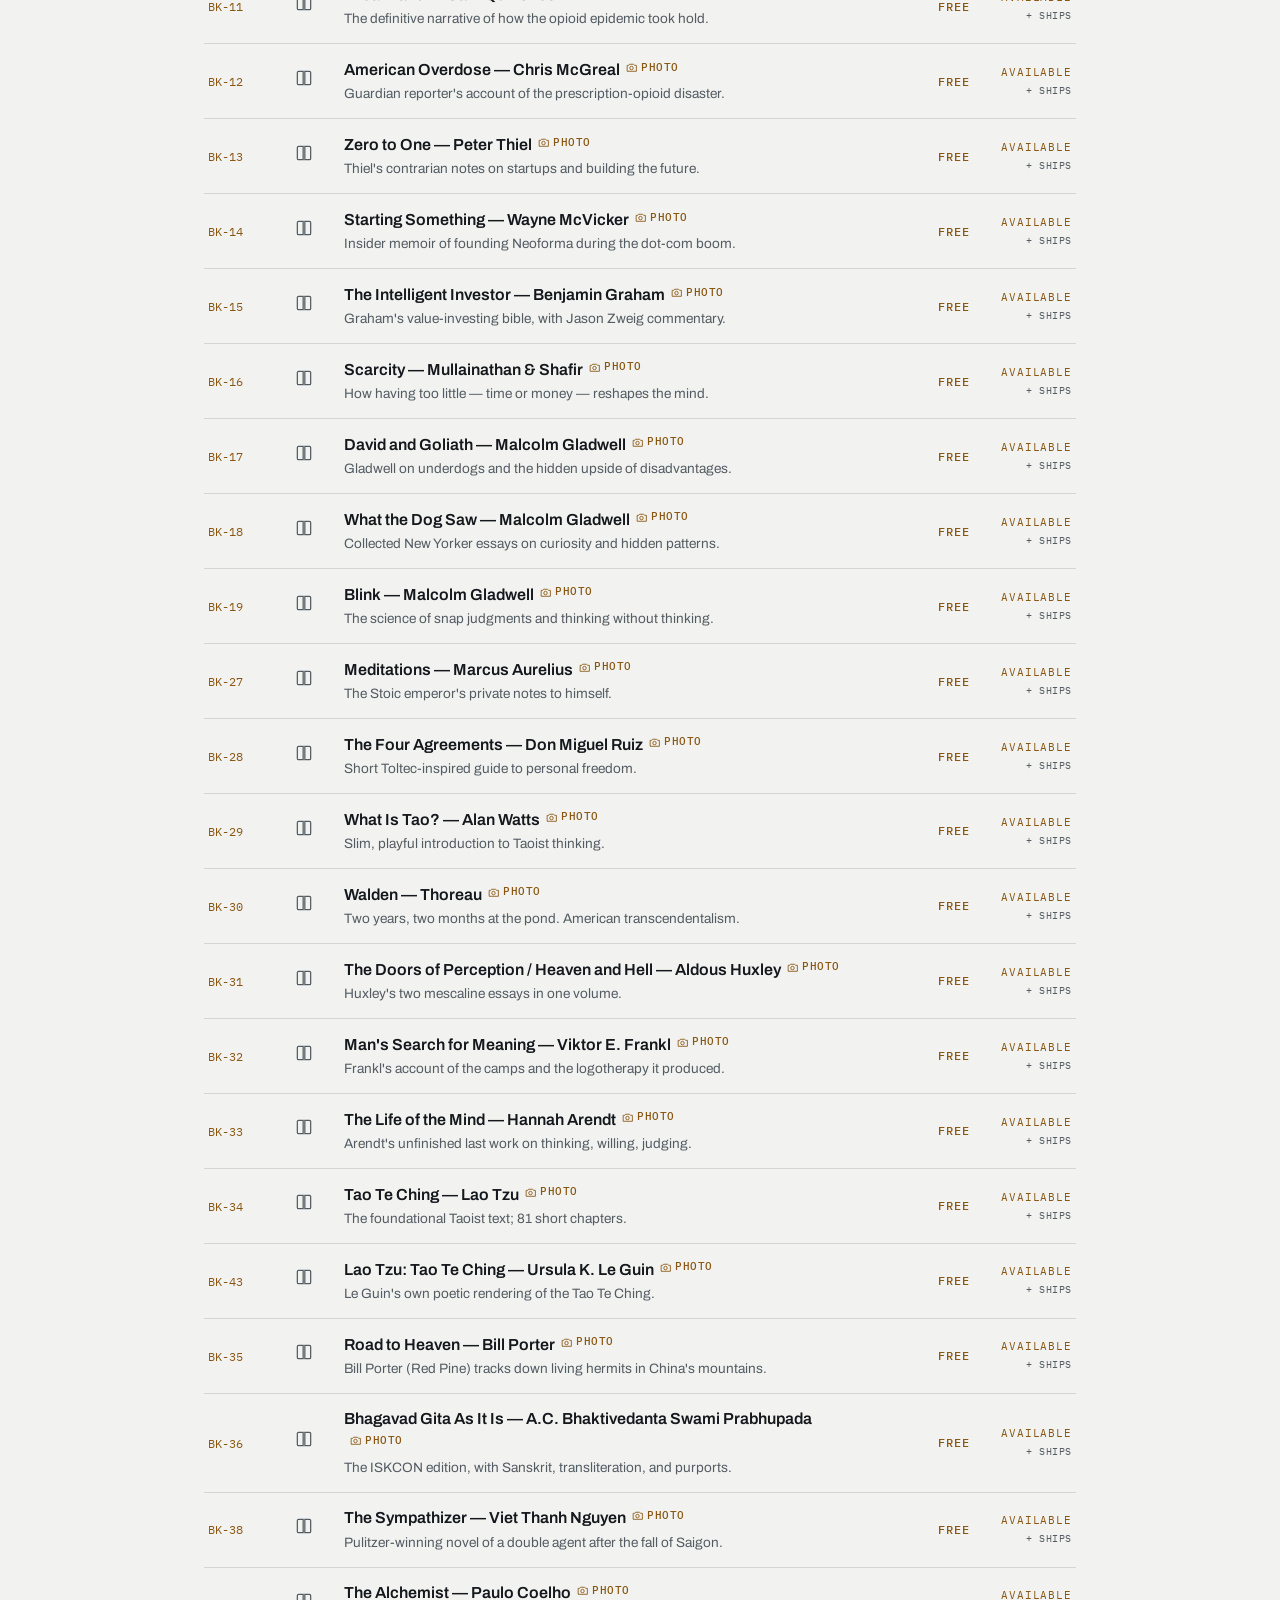
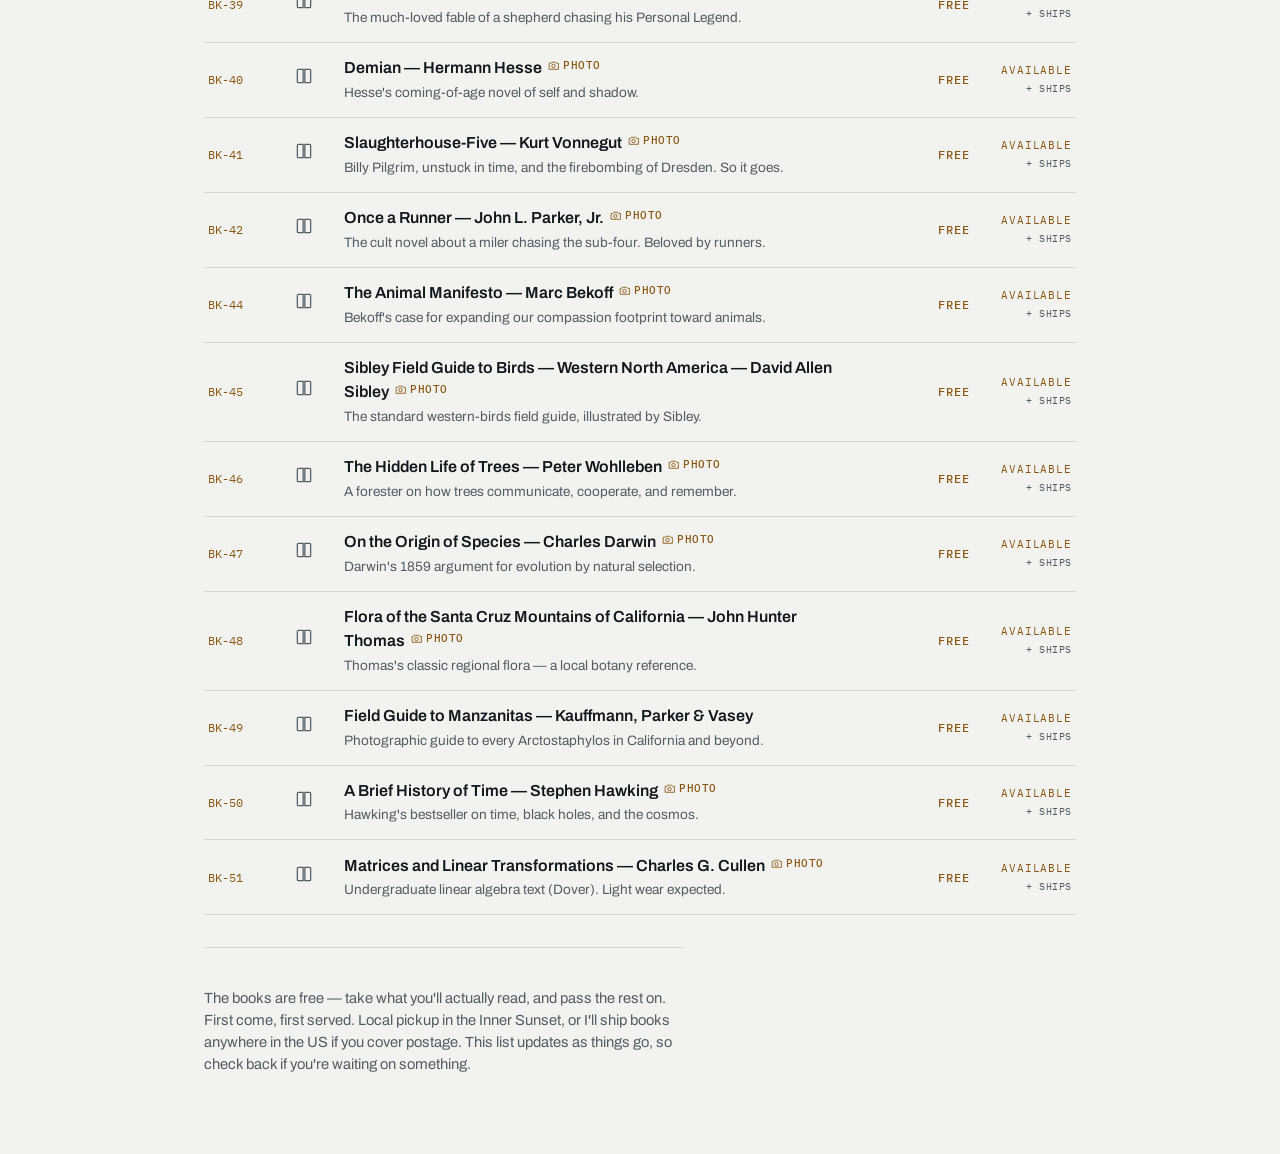
==== commit cfaf6a7a: "Move item data to books.csv with friends_price / marketplace_price columns - catalog.js now loads bo" ====
--- a/index.html
+++ b/index.html
@@ -4,609 +4,12 @@
 <meta charset="utf-8">
 <meta name="viewport" content="width=device-width, initial-scale=1">
 <title>Departure Sale</title>
-<style>
-  @import url('https://fonts.googleapis.com/css2?family=Archivo:ital,wght@0,400;0,500;0,600;0,700;0,800;1,500&family=IBM+Plex+Mono:wght@400;500;600&display=swap');
-
-  :root{
-    --bg: #f2f3f0;
-    --surface: #ffffff;
-    --surface-2: #e8eae5;
-    --ink: #14171c;
-    --ink-dim: #545c63;
-    --line: #d4d7d1;
-    --amber: #ad6f19;
-    --amber-strong: #8a5713;
-    --sold-ink: #9aa0a6;
-    --focus: #2f6fed;
-  }
-
-  @media (prefers-color-scheme: dark){
-    :root:not([data-theme="light"]){
-      --bg: #14171b;
-      --surface: #1b2025;
-      --surface-2: #232931;
-      --ink: #eef0ee;
-      --ink-dim: #9aa3ab;
-      --line: #313941;
-      --amber: #f2a93c;
-      --amber-strong: #ffc266;
-      --sold-ink: #5b6470;
-      --focus: #5b9dff;
-    }
-  }
-
-  :root[data-theme="dark"]{
-    --bg: #14171b;
-    --surface: #1b2025;
-    --surface-2: #232931;
-    --ink: #eef0ee;
-    --ink-dim: #9aa3ab;
-    --line: #313941;
-    --amber: #f2a93c;
-    --amber-strong: #ffc266;
-    --sold-ink: #5b6470;
-    --focus: #5b9dff;
-  }
-
-  *{ box-sizing: border-box; }
-
-  body{
-    margin: 0;
-    background: var(--bg);
-    color: var(--ink);
-    font-family: 'Archivo', system-ui, sans-serif;
-    line-height: 1.5;
-  }
-
-  a{ color: inherit; }
-
-  ::selection{ background: var(--amber); color: #14171b; }
-
-  .board{
-    max-width: 920px;
-    margin: 0 auto;
-    padding: 2.5rem 1.5rem 4rem;
-  }
-
-  .board-head{
-    border-bottom: 2px solid var(--ink);
-    padding-bottom: 1.5rem;
-    margin-bottom: 1.5rem;
-  }
-
-  .eyebrow{
-    font-family: 'IBM Plex Mono', monospace;
-    font-size: 0.72rem;
-    letter-spacing: 0.14em;
-    text-transform: uppercase;
-    color: var(--amber-strong);
-    margin-bottom: 0.6rem;
-  }
-
-  h1{
-    font-size: clamp(1.9rem, 4.5vw, 2.7rem);
-    font-weight: 800;
-    letter-spacing: -0.01em;
-    text-transform: uppercase;
-    margin: 0 0 0.5rem;
-    text-wrap: balance;
-  }
-
-  .tagline{
-    margin: 0 0 1.4rem;
-    max-width: 46ch;
-    color: var(--ink-dim);
-    font-size: 1rem;
-  }
-
-  .meta-row{
-    display: flex;
-    flex-wrap: wrap;
-    gap: 1.75rem;
-  }
-
-  .meta{
-    display: flex;
-    flex-direction: column;
-    gap: 0.2rem;
-  }
-
-  .meta-label{
-    font-family: 'IBM Plex Mono', monospace;
-    font-size: 0.68rem;
-    letter-spacing: 0.1em;
-    text-transform: uppercase;
-    color: var(--ink-dim);
-  }
-
-  .meta-value{
-    font-family: 'IBM Plex Mono', monospace;
-    font-size: 1.05rem;
-    font-weight: 500;
-    font-variant-numeric: tabular-nums;
-  }
-
-  .meta-value.link{
-    word-break: break-all;
-  }
-
-  .filters{
-    display: flex;
-    flex-wrap: wrap;
-    gap: 0.5rem;
-    margin-bottom: 1.1rem;
-  }
-
-  .filter-btn{
-    font-family: 'IBM Plex Mono', monospace;
-    font-size: 0.75rem;
-    letter-spacing: 0.06em;
-    text-transform: uppercase;
-    padding: 0.45rem 0.85rem;
-    border: 1px solid var(--line);
-    border-radius: 999px;
-    background: var(--surface);
-    color: var(--ink-dim);
-    cursor: pointer;
-    transition: border-color .15s ease, color .15s ease, background .15s ease;
-  }
-
-  .filter-btn:hover{ border-color: var(--amber); color: var(--ink); }
-
-  .filter-btn:focus-visible{ outline: 2px solid var(--focus); outline-offset: 2px; }
-
-  .filter-btn.active{
-    background: var(--ink);
-    border-color: var(--ink);
-    color: var(--bg);
-  }
-
-  .filter-btn .count{
-    color: var(--ink-dim);
-    margin-left: 0.35em;
-  }
-
-  .filter-btn.active .count{ color: inherit; opacity: 0.7; }
-
-  .legend{
-    display: flex;
-    flex-wrap: wrap;
-    gap: 1.4rem;
-    margin-bottom: 1.2rem;
-    font-family: 'IBM Plex Mono', monospace;
-    font-size: 0.72rem;
-    color: var(--ink-dim);
-    letter-spacing: 0.04em;
-    text-transform: uppercase;
-  }
-
-  .legend-item{ display: inline-flex; align-items: center; gap: 0.4rem; }
-
-  .dot{ width: 8px; height: 8px; border-radius: 50%; display: inline-block; }
-  .dot-available{ background: var(--amber); }
-  .dot-sold{ background: var(--sold-ink); }
-
-  .manifest{
-    border-top: 1px solid var(--line);
-  }
-
-  .row{
-    display: grid;
-    grid-template-columns: 4.5rem 2.2rem 1fr 6.5rem 5.5rem;
-    align-items: center;
-    gap: 0.9rem;
-    padding: 0.85rem 0.25rem;
-    border-bottom: 1px solid var(--line);
-  }
-
-  .manifest-header{
-    font-family: 'IBM Plex Mono', monospace;
-    font-size: 0.68rem;
-    letter-spacing: 0.1em;
-    text-transform: uppercase;
-    color: var(--ink-dim);
-    padding-top: 0;
-    padding-bottom: 0.6rem;
-  }
-
-  /* Clickable rows (items with photos) */
-  button.item-row{
-    width: 100%;
-    font: inherit;
-    color: inherit;
-    text-align: left;
-    background: none;
-    border: none;
-    border-bottom: 1px solid var(--line);
-    cursor: pointer;
-  }
-
-  button.item-row:hover{
-    background: var(--surface);
-  }
-
-  button.item-row:focus-visible{
-    outline: 2px solid var(--focus);
-    outline-offset: -2px;
-  }
-
-  .item-row.is-sold{
-    color: var(--sold-ink);
-  }
-
-  .item-row.is-sold .item-name{
-    text-decoration: line-through;
-    text-decoration-color: var(--sold-ink);
-  }
-
-  .col-code{
-    font-family: 'IBM Plex Mono', monospace;
-    font-size: 0.78rem;
-    color: var(--amber-strong);
-    font-variant-numeric: tabular-nums;
-  }
-
-  .item-row.is-sold .col-code{ color: var(--sold-ink); }
-
-  .col-icon svg{
-    width: 20px;
-    height: 20px;
-    stroke: var(--ink-dim);
-    fill: none;
-    stroke-width: 1.5;
-  }
-
-  .col-item{ min-width: 0; }
-
-  .item-name{
-    font-weight: 600;
-    display: block;
-  }
-
-  .photo-tag{
-    display: inline-flex;
-    align-items: center;
-    gap: 0.3em;
-    margin-left: 0.5em;
-    font-family: 'IBM Plex Mono', monospace;
-    font-size: 0.66rem;
-    font-weight: 500;
-    letter-spacing: 0.04em;
-    text-transform: uppercase;
-    color: var(--amber-strong);
-    vertical-align: 1px;
-  }
-
-  .photo-tag svg{
-    width: 13px;
-    height: 13px;
-    stroke: currentColor;
-    fill: none;
-    stroke-width: 1.6;
-  }
-
-  .item-row.is-sold .photo-tag{ color: var(--sold-ink); }
-
-  .item-note{
-    display: block;
-    font-size: 0.85rem;
-    color: var(--ink-dim);
-    margin-top: 0.15rem;
-  }
-
-  .col-cat{
-    font-family: 'IBM Plex Mono', monospace;
-    font-size: 0.72rem;
-    color: var(--ink-dim);
-    text-transform: uppercase;
-    letter-spacing: 0.04em;
-  }
-
-  .col-price{
-    font-family: 'IBM Plex Mono', monospace;
-    font-weight: 500;
-    font-variant-numeric: tabular-nums;
-    text-align: right;
-  }
-
-  .col-price.is-free{
-    color: var(--amber-strong);
-    text-transform: uppercase;
-    font-size: 0.72rem;
-    letter-spacing: 0.08em;
-  }
-
-  .item-row.is-sold .col-price.is-free{ color: var(--sold-ink); }
-
-  .col-status{
-    font-family: 'IBM Plex Mono', monospace;
-    font-size: 0.7rem;
-    letter-spacing: 0.08em;
-    text-transform: uppercase;
-    text-align: right;
-  }
-
-  .status-available{ color: var(--amber-strong); }
-  .status-sold{ color: var(--sold-ink); }
-
-  .empty-state{
-    padding: 2rem 0.25rem;
-    color: var(--ink-dim);
-    font-style: italic;
-  }
-
-  .subfilters{
-    display: flex;
-    flex-wrap: wrap;
-    gap: 0.4rem;
-    margin: -0.2rem 0 1.1rem;
-    padding-left: 0.9rem;
-    border-left: 2px solid var(--amber);
-  }
-
-  .subfilters[hidden]{ display: none; }
-
-  .filter-btn.sub{
-    font-size: 0.68rem;
-    padding: 0.32rem 0.7rem;
-    text-transform: none;
-    letter-spacing: 0.02em;
-  }
-
-  .subcat-head{
-    font-family: 'IBM Plex Mono', monospace;
-    font-size: 0.72rem;
-    letter-spacing: 0.1em;
-    text-transform: uppercase;
-    color: var(--amber-strong);
-    padding: 1.2rem 0.25rem 0.55rem;
-    border-bottom: 1px solid var(--line);
-    display: flex;
-    justify-content: space-between;
-    gap: 1rem;
-  }
-
-  .subcat-head:first-child{ padding-top: 0.2rem; }
-  .subcat-head span{ color: var(--ink-dim); }
-
-  .ship-tag{
-    display: block;
-    font-family: 'IBM Plex Mono', monospace;
-    font-size: 0.62rem;
-    letter-spacing: 0.06em;
-    text-transform: uppercase;
-    color: var(--ink-dim);
-    margin-top: 0.2rem;
-  }
-
-  .item-row.is-sold .ship-tag{ display: none; }
-
-  .contact{
-    background: var(--surface);
-    border: 1px solid var(--line);
-    border-radius: 4px;
-    padding: 1.3rem 1.4rem;
-    margin-bottom: 1.6rem;
-  }
-
-  .contact-title{
-    font-size: 1rem;
-    font-weight: 700;
-    text-transform: uppercase;
-    letter-spacing: 0.04em;
-    margin: 0 0 0.4rem;
-  }
-
-  .contact-lead{
-    margin: 0 0 1rem;
-    color: var(--ink-dim);
-    font-size: 0.92rem;
-    max-width: 52ch;
-  }
-
-  .contact-list{
-    list-style: none;
-    margin: 0;
-    padding: 0;
-    display: flex;
-    flex-wrap: wrap;
-    gap: 0.9rem 2.5rem;
-  }
-
-  .contact-list li{
-    display: flex;
-    flex-direction: column;
-    gap: 0.2rem;
-  }
-
-  .contact-label{
-    font-family: 'IBM Plex Mono', monospace;
-    font-size: 0.68rem;
-    letter-spacing: 0.1em;
-    text-transform: uppercase;
-    color: var(--ink-dim);
-  }
-
-  .contact-value{
-    font-family: 'IBM Plex Mono', monospace;
-    font-size: 1.02rem;
-    font-weight: 500;
-    text-decoration: none;
-    border-bottom: 1px solid var(--amber);
-    padding-bottom: 1px;
-    width: max-content;
-    word-break: break-all;
-  }
-
-  .contact-value:hover{ color: var(--amber-strong); }
-  .contact-value:focus-visible{ outline: 2px solid var(--focus); outline-offset: 2px; }
-
-  .board-foot{
-    margin-top: 2rem;
-    padding-top: 1.5rem;
-    border-top: 1px solid var(--line);
-    color: var(--ink-dim);
-    font-size: 0.92rem;
-    max-width: 60ch;
-  }
-
-  /* ---------------------------------------------------------------
-     LIGHTBOX
-     --------------------------------------------------------------- */
-
-  .lightbox[hidden]{ display: none; }
-
-  .lightbox{
-    position: fixed;
-    inset: 0;
-    z-index: 50;
-    display: flex;
-    align-items: center;
-    justify-content: center;
-    padding: 1.5rem;
-    background: rgba(10, 12, 15, 0.82);
-    backdrop-filter: blur(2px);
-  }
-
-  .lightbox-panel{
-    background: var(--surface);
-    border: 1px solid var(--line);
-    border-radius: 4px;
-    max-width: 640px;
-    width: 100%;
-    max-height: 100%;
-    overflow-y: auto;
-    padding: 1.25rem;
-  }
-
-  .lightbox-head{
-    display: flex;
-    align-items: flex-start;
-    justify-content: space-between;
-    gap: 1rem;
-    margin-bottom: 0.9rem;
-  }
-
-  .lightbox-title{
-    font-weight: 700;
-    font-size: 1.1rem;
-    margin: 0;
-  }
-
-  .lightbox-sub{
-    font-family: 'IBM Plex Mono', monospace;
-    font-size: 0.8rem;
-    color: var(--ink-dim);
-    margin: 0.25rem 0 0;
-  }
-
-  .lightbox-close{
-    flex: none;
-    font-family: 'IBM Plex Mono', monospace;
-    font-size: 0.9rem;
-    line-height: 1;
-    padding: 0.5rem 0.65rem;
-    border: 1px solid var(--line);
-    border-radius: 3px;
-    background: var(--surface-2);
-    color: var(--ink);
-    cursor: pointer;
-  }
-
-  .lightbox-close:hover{ border-color: var(--amber); }
-  .lightbox-close:focus-visible{ outline: 2px solid var(--focus); outline-offset: 2px; }
-
-  .lightbox-stage{
-    position: relative;
-    background: var(--surface-2);
-    border: 1px solid var(--line);
-    border-radius: 3px;
-    display: flex;
-    align-items: center;
-    justify-content: center;
-    min-height: 220px;
-  }
-
-  .lightbox-stage::after{
-    content: "Loading…";
-    position: absolute;
-    font-family: 'IBM Plex Mono', monospace;
-    font-size: 0.8rem;
-    color: var(--ink-dim);
-    z-index: 0;
-  }
-
-  .lightbox-stage img{ position: relative; z-index: 1; }
-
-  .lightbox-stage img{
-    display: block;
-    max-width: 100%;
-    max-height: 60vh;
-    width: auto;
-    height: auto;
-  }
-
-  .lightbox-nav{
-    position: absolute;
-    top: 50%;
-    transform: translateY(-50%);
-    width: 2.4rem;
-    height: 2.4rem;
-    border-radius: 50%;
-    border: 1px solid var(--line);
-    background: var(--surface);
-    color: var(--ink);
-    font-size: 1.1rem;
-    line-height: 1;
-    cursor: pointer;
-    display: flex;
-    align-items: center;
-    justify-content: center;
-  }
-
-  .lightbox-nav:hover{ border-color: var(--amber); }
-  .lightbox-nav:focus-visible{ outline: 2px solid var(--focus); outline-offset: 2px; }
-  .lightbox-nav[hidden]{ display: none; }
-  .lightbox-nav.prev{ left: 0.6rem; }
-  .lightbox-nav.next{ right: 0.6rem; }
-
-  .lightbox-meta{
-    display: flex;
-    align-items: center;
-    justify-content: space-between;
-    gap: 1rem;
-    margin-top: 0.8rem;
-    font-family: 'IBM Plex Mono', monospace;
-    font-size: 0.78rem;
-    color: var(--ink-dim);
-  }
-
-  .lightbox-note{
-    margin: 0.6rem 0 0;
-    font-size: 0.92rem;
-    color: var(--ink-dim);
-  }
-
-  @media (max-width: 620px){
-    .row{
-      grid-template-columns: 2.2rem 1fr auto;
-      grid-template-areas:
-        "icon name price"
-        "icon note status";
-      row-gap: 0.2rem;
-    }
-    .manifest-header{ display: none; }
-    .col-icon{ grid-area: icon; }
-    .col-item{ grid-area: name; }
-    .item-note{ grid-area: note; }
-    .col-cat{ display: none; }
-    .col-price{ grid-area: price; text-align: right; }
-    .col-status{ grid-area: status; }
-    .col-code{ display: none; }
-  }
-</style>
+<link rel="stylesheet" href="styles.css">
+<script>window.SALE = { priceColumn: 'friends_price' };</script>
+<script defer src="catalog.js"></script>
 </head>
 <body>
+
 
 <div class="board">
   <header class="board-head">
@@ -693,361 +96,5 @@
   </div>
 </div>
 
-<script>
-  // ---------------------------------------------------------------
-  // ITEM DATA — one object per item. Fields:
-  //   code        — short label shown in the Code column (e.g. 'BK-01')
-  //   category    — must match one of CATEGORIES below
-  //   subcategory — optional; only used for categories listed in
-  //                 SUBCATEGORIES. Must match one of those strings.
-  //   name        — item name (for books: "Title — Author")
-  //   price       — number, no "$"
-  //   status      — 'available' or 'sold'
-  //   shipping    — optional true; shows a "+ Ships" tag
-  //   note        — optional one-line description
-  //   images      — optional array of image paths or URLs. Items with
-  //                 images become clickable and open a photo viewer.
-  //                 Local files go in images/; remote URLs also work
-  //                 (book covers below are hotlinked from openlibrary.org).
-  // ---------------------------------------------------------------
-
-  const CATEGORIES = ['Books', 'Electronics', 'Kitchen', 'Furniture', 'Clothing', 'Misc'];
-
-  // Categories listed here get a second row of filter chips, and their
-  // items are grouped under sub-headings (in this order).
-  const SUBCATEGORIES = {
-    Books: [
-      'Memoir, Politics & Place',
-      'Psychedelics & Drug Culture',
-      'Food, Health & Herbalism',
-      'Opioid Crisis & Public Health',
-      'Business & Investing',
-      'Philosophy & Spirituality',
-      'Fiction & Literature',
-      'Nature, Science & Field Guides'
-    ]
-  };
-
-  const ITEMS = [
-    // Every book is free (price: 0), local pickup or US shipping at cost.
-    // Cover images are hotlinked from openlibrary.org (no local copies).
-
-    // — Memoir, Politics & Place —
-    { code: "BK-53", category: 'Books', subcategory: "Memoir, Politics & Place", name: "A Promised Land — Barack Obama", price: 0, status: 'available', shipping: true, note: "Volume one of Obama's presidential memoir.", images: ["https://covers.openlibrary.org/b/id/10449357-L.jpg"] },
-    { code: "BK-54", category: 'Books', subcategory: "Memoir, Politics & Place", name: "Cool Gray City of Love — Gary Kamiya", price: 0, status: 'available', shipping: true, note: "49 essays on San Francisco, one per square mile of the city.", images: ["https://covers.openlibrary.org/b/id/8455473-L.jpg"] },
-
-    // — Psychedelics & Drug Culture —
-    { code: "BK-01", category: 'Books', subcategory: "Psychedelics & Drug Culture", name: "How to Change Your Mind — Michael Pollan", price: 0, status: 'available', shipping: true, note: "Pollan's deep dive into the psychedelic renaissance and its science.", images: ["https://covers.openlibrary.org/b/id/8805168-L.jpg"] },
-    { code: "BK-02", category: 'Books', subcategory: "Psychedelics & Drug Culture", name: "PIHKAL: A Chemical Love Story — Ann & Alexander Shulgin", price: 0, status: 'available', shipping: true, note: "The Shulgins' cult classic — memoir plus 179 phenethylamine syntheses.", images: ["https://covers.openlibrary.org/b/id/8068464-L.jpg"] },
-    { code: "BK-03", category: 'Books', subcategory: "Psychedelics & Drug Culture", name: "Food of the Gods — Terence McKenna", price: 0, status: 'available', shipping: true, note: "McKenna's sweeping theory of plants, consciousness, and human history.", images: ["https://covers.openlibrary.org/b/id/12899833-L.jpg"] },
-    { code: "BK-04", category: 'Books', subcategory: "Psychedelics & Drug Culture", name: "The Witches' Ointment — Thomas Hatsis", price: 0, status: 'available', shipping: true, note: "Scholarly history of psychoactive plant potions and early modern witchcraft." },
-    { code: "BK-05", category: 'Books', subcategory: "Psychedelics & Drug Culture", name: "The Psychedelic Reader — ed. Leary, Metzner & Weil", price: 0, status: 'available', shipping: true, note: "Anthology from the early-60s Psychedelic Review; Leary, Metzner, Weil.", images: ["https://covers.openlibrary.org/b/id/12912189-L.jpg"] },
-    { code: "BK-06", category: 'Books', subcategory: "Psychedelics & Drug Culture", name: "The Most Dangerous Man in America — Minutaglio & Davis", price: 0, status: 'available', shipping: true, note: "Timothy Leary's wild fugitive years, told like a thriller." },
-    { code: "BK-07", category: 'Books', subcategory: "Psychedelics & Drug Culture", name: "Fear and Loathing in Las Vegas — Hunter S. Thompson", price: 0, status: 'available', shipping: true, note: "The gonzo road-trip classic. Bat country.", images: ["https://covers.openlibrary.org/b/id/13396-L.jpg"] },
-
-    // — Food, Health & Herbalism —
-    { code: "BK-08", category: 'Books', subcategory: "Food, Health & Herbalism", name: "The Omnivore's Dilemma — Michael Pollan", price: 0, status: 'available', shipping: true, note: "Following four meals from soil to plate; modern food-chain classic.", images: ["https://covers.openlibrary.org/b/id/8596706-L.jpg"] },
-    { code: "BK-09", category: 'Books', subcategory: "Food, Health & Herbalism", name: "This Is Your Mind on Plants — Michael Pollan", price: 0, status: 'available', shipping: true, note: "Opium, caffeine, and mescaline — three plant drugs, three essays.", images: ["https://covers.openlibrary.org/b/id/10512625-L.jpg"] },
-    { code: "BK-10", category: 'Books', subcategory: "Food, Health & Herbalism", name: "Earl Mindell's Herb Bible — Earl Mindell", price: 0, status: 'available', shipping: true, note: "A-to-Z reference on herbs and their traditional uses.", images: ["https://covers.openlibrary.org/b/id/3965917-L.jpg"] },
-
-    // — Opioid Crisis & Public Health —
-    { code: "BK-11", category: 'Books', subcategory: "Opioid Crisis & Public Health", name: "Dreamland — Sam Quinones", price: 0, status: 'available', shipping: true, note: "The definitive narrative of how the opioid epidemic took hold.", images: ["https://covers.openlibrary.org/b/id/12189023-L.jpg"] },
-    { code: "BK-12", category: 'Books', subcategory: "Opioid Crisis & Public Health", name: "American Overdose — Chris McGreal", price: 0, status: 'available', shipping: true, note: "Guardian reporter's account of the prescription-opioid disaster.", images: ["https://covers.openlibrary.org/b/id/14592990-L.jpg"] },
-
-    // — Business & Investing —
-    { code: "BK-13", category: 'Books', subcategory: "Business & Investing", name: "Zero to One — Peter Thiel", price: 0, status: 'available', shipping: true, note: "Thiel's contrarian notes on startups and building the future.", images: ["https://covers.openlibrary.org/b/id/9002334-L.jpg"] },
-    { code: "BK-14", category: 'Books', subcategory: "Business & Investing", name: "Starting Something — Wayne McVicker", price: 0, status: 'available', shipping: true, note: "Insider memoir of founding Neoforma during the dot-com boom.", images: ["https://covers.openlibrary.org/b/id/960717-L.jpg"] },
-    { code: "BK-15", category: 'Books', subcategory: "Business & Investing", name: "The Intelligent Investor — Benjamin Graham", price: 0, status: 'available', shipping: true, note: "Graham's value-investing bible, with Jason Zweig commentary.", images: ["https://covers.openlibrary.org/b/id/36434-L.jpg"] },
-    { code: "BK-16", category: 'Books', subcategory: "Business & Investing", name: "Scarcity — Mullainathan & Shafir", price: 0, status: 'available', shipping: true, note: "How having too little — time or money — reshapes the mind.", images: ["https://covers.openlibrary.org/b/id/9896983-L.jpg"] },
-    { code: "BK-17", category: 'Books', subcategory: "Business & Investing", name: "David and Goliath — Malcolm Gladwell", price: 0, status: 'available', shipping: true, note: "Gladwell on underdogs and the hidden upside of disadvantages.", images: ["https://covers.openlibrary.org/b/id/7276285-L.jpg"] },
-    { code: "BK-18", category: 'Books', subcategory: "Business & Investing", name: "What the Dog Saw — Malcolm Gladwell", price: 0, status: 'available', shipping: true, note: "Collected New Yorker essays on curiosity and hidden patterns.", images: ["https://covers.openlibrary.org/b/id/8260666-L.jpg"] },
-    { code: "BK-19", category: 'Books', subcategory: "Business & Investing", name: "Blink — Malcolm Gladwell", price: 0, status: 'available', shipping: true, note: "The science of snap judgments and thinking without thinking.", images: ["https://covers.openlibrary.org/b/id/14421850-L.jpg"] },
-
-    // — Philosophy & Spirituality —
-    { code: "BK-27", category: 'Books', subcategory: "Philosophy & Spirituality", name: "Meditations — Marcus Aurelius", price: 0, status: 'available', shipping: true, note: "The Stoic emperor's private notes to himself.", images: ["https://covers.openlibrary.org/b/id/211529-L.jpg"] },
-    { code: "BK-28", category: 'Books', subcategory: "Philosophy & Spirituality", name: "The Four Agreements — Don Miguel Ruiz", price: 0, status: 'available', shipping: true, note: "Short Toltec-inspired guide to personal freedom.", images: ["https://covers.openlibrary.org/b/id/924521-L.jpg"] },
-    { code: "BK-29", category: 'Books', subcategory: "Philosophy & Spirituality", name: "What Is Tao? — Alan Watts", price: 0, status: 'available', shipping: true, note: "Slim, playful introduction to Taoist thinking.", images: ["https://covers.openlibrary.org/b/id/5245351-L.jpg"] },
-    { code: "BK-30", category: 'Books', subcategory: "Philosophy & Spirituality", name: "Walden — Thoreau", price: 0, status: 'available', shipping: true, note: "Two years, two months at the pond. American transcendentalism.", images: ["https://covers.openlibrary.org/b/id/11248037-L.jpg"] },
-    { code: "BK-31", category: 'Books', subcategory: "Philosophy & Spirituality", name: "The Doors of Perception / Heaven and Hell — Aldous Huxley", price: 0, status: 'available', shipping: true, note: "Huxley's two mescaline essays in one volume.", images: ["https://covers.openlibrary.org/b/id/39648-L.jpg"] },
-    { code: "BK-32", category: 'Books', subcategory: "Philosophy & Spirituality", name: "Man's Search for Meaning — Viktor E. Frankl", price: 0, status: 'available', shipping: true, note: "Frankl's account of the camps and the logotherapy it produced.", images: ["https://covers.openlibrary.org/b/id/11203708-L.jpg"] },
-    { code: "BK-33", category: 'Books', subcategory: "Philosophy & Spirituality", name: "The Life of the Mind — Hannah Arendt", price: 0, status: 'available', shipping: true, note: "Arendt's unfinished last work on thinking, willing, judging.", images: ["https://covers.openlibrary.org/b/id/116286-L.jpg"] },
-    { code: "BK-34", category: 'Books', subcategory: "Philosophy & Spirituality", name: "Tao Te Ching — Lao Tzu", price: 0, status: 'available', shipping: true, note: "The foundational Taoist text; 81 short chapters.", images: ["https://covers.openlibrary.org/b/id/662232-L.jpg"] },
-    { code: "BK-43", category: 'Books', subcategory: "Philosophy & Spirituality", name: "Lao Tzu: Tao Te Ching — Ursula K. Le Guin", price: 0, status: 'available', shipping: true, note: "Le Guin's own poetic rendering of the Tao Te Ching.", images: ["https://covers.openlibrary.org/b/isbn/9781570623950-L.jpg"] },
-    { code: "BK-35", category: 'Books', subcategory: "Philosophy & Spirituality", name: "Road to Heaven — Bill Porter", price: 0, status: 'available', shipping: true, note: "Bill Porter (Red Pine) tracks down living hermits in China's mountains.", images: ["https://covers.openlibrary.org/b/id/795727-L.jpg"] },
-    { code: "BK-36", category: 'Books', subcategory: "Philosophy & Spirituality", name: "Bhagavad Gita As It Is — A.C. Bhaktivedanta Swami Prabhupada", price: 0, status: 'available', shipping: true, note: "The ISKCON edition, with Sanskrit, transliteration, and purports.", images: ["https://covers.openlibrary.org/b/id/1051534-L.jpg"] },
-
-    // — Fiction & Literature —
-    { code: "BK-38", category: 'Books', subcategory: "Fiction & Literature", name: "The Sympathizer — Viet Thanh Nguyen", price: 0, status: 'available', shipping: true, note: "Pulitzer-winning novel of a double agent after the fall of Saigon.", images: ["https://covers.openlibrary.org/b/id/7913176-L.jpg"] },
-    { code: "BK-39", category: 'Books', subcategory: "Fiction & Literature", name: "The Alchemist — Paulo Coelho", price: 0, status: 'available', shipping: true, note: "The much-loved fable of a shepherd chasing his Personal Legend.", images: ["https://covers.openlibrary.org/b/id/11556106-L.jpg"] },
-    { code: "BK-40", category: 'Books', subcategory: "Fiction & Literature", name: "Demian — Hermann Hesse", price: 0, status: 'available', shipping: true, note: "Hesse's coming-of-age novel of self and shadow.", images: ["https://covers.openlibrary.org/b/id/12569297-L.jpg"] },
-    { code: "BK-41", category: 'Books', subcategory: "Fiction & Literature", name: "Slaughterhouse-Five — Kurt Vonnegut", price: 0, status: 'available', shipping: true, note: "Billy Pilgrim, unstuck in time, and the firebombing of Dresden. So it goes.", images: ["https://covers.openlibrary.org/b/id/12727001-L.jpg"] },
-    { code: "BK-42", category: 'Books', subcategory: "Fiction & Literature", name: "Once a Runner — John L. Parker, Jr.", price: 0, status: 'available', shipping: true, note: "The cult novel about a miler chasing the sub-four. Beloved by runners.", images: ["https://covers.openlibrary.org/b/id/6756910-L.jpg"] },
-
-    // — Nature, Science & Field Guides —
-    { code: "BK-44", category: 'Books', subcategory: "Nature, Science & Field Guides", name: "The Animal Manifesto — Marc Bekoff", price: 0, status: 'available', shipping: true, note: "Bekoff's case for expanding our compassion footprint toward animals.", images: ["https://covers.openlibrary.org/b/id/11403763-L.jpg"] },
-    { code: "BK-45", category: 'Books', subcategory: "Nature, Science & Field Guides", name: "Sibley Field Guide to Birds — Western North America — David Allen Sibley", price: 0, status: 'available', shipping: true, note: "The standard western-birds field guide, illustrated by Sibley.", images: ["https://covers.openlibrary.org/b/id/418887-L.jpg"] },
-    { code: "BK-46", category: 'Books', subcategory: "Nature, Science & Field Guides", name: "The Hidden Life of Trees — Peter Wohlleben", price: 0, status: 'available', shipping: true, note: "A forester on how trees communicate, cooperate, and remember.", images: ["https://covers.openlibrary.org/b/isbn/9781771642484-L.jpg"] },
-    { code: "BK-47", category: 'Books', subcategory: "Nature, Science & Field Guides", name: "On the Origin of Species — Charles Darwin", price: 0, status: 'available', shipping: true, note: "Darwin's 1859 argument for evolution by natural selection.", images: ["https://covers.openlibrary.org/b/id/7153600-L.jpg"] },
-    { code: "BK-48", category: 'Books', subcategory: "Nature, Science & Field Guides", name: "Flora of the Santa Cruz Mountains of California — John Hunter Thomas", price: 0, status: 'available', shipping: true, note: "Thomas's classic regional flora — a local botany reference.", images: ["https://covers.openlibrary.org/b/id/13023100-L.jpg"] },
-    { code: "BK-49", category: 'Books', subcategory: "Nature, Science & Field Guides", name: "Field Guide to Manzanitas — Kauffmann, Parker & Vasey", price: 0, status: 'available', shipping: true, note: "Photographic guide to every Arctostaphylos in California and beyond." },
-    { code: "BK-50", category: 'Books', subcategory: "Nature, Science & Field Guides", name: "A Brief History of Time — Stephen Hawking", price: 0, status: 'available', shipping: true, note: "Hawking's bestseller on time, black holes, and the cosmos.", images: ["https://covers.openlibrary.org/b/id/10432365-L.jpg"] },
-    { code: "BK-51", category: 'Books', subcategory: "Nature, Science & Field Guides", name: "Matrices and Linear Transformations — Charles G. Cullen", price: 0, status: 'available', shipping: true, note: "Undergraduate linear algebra text (Dover). Light wear expected.", images: ["https://covers.openlibrary.org/b/id/315100-L.jpg"] },
-  ];
-
-  // ---------------------------------------------------------------
-  // ICONS — simple line pictograms per category
-  // ---------------------------------------------------------------
-
-  const ICONS = {
-    Electronics: '<svg viewBox="0 0 24 24"><path d="M9 3v4M15 3v4M6 7h12l-1 8H7L6 7z"/><path d="M8 15v2a4 4 0 0 0 8 0v-2"/></svg>',
-    Books: '<svg viewBox="0 0 24 24"><path d="M4 5.5C4 4.7 4.7 4 5.5 4H11v16H5.5A1.5 1.5 0 0 1 4 18.5v-13z"/><path d="M20 5.5c0-.8-.7-1.5-1.5-1.5H13v16h5.5a1.5 1.5 0 0 0 1.5-1.5v-13z"/></svg>',
-    Kitchen: '<svg viewBox="0 0 24 24"><path d="M6 2v7a3 3 0 0 0 3 3v10M6 2v5M9 2v5M12 2v7a3 3 0 0 1-3 3"/><path d="M18 2c-2 1.5-2 4-2 6s.5 3 2 3v11"/></svg>',
-    Furniture: '<svg viewBox="0 0 24 24"><path d="M5 11V6a2 2 0 0 1 2-2h10a2 2 0 0 1 2 2v5"/><path d="M4 11h16v5H4z"/><path d="M5 16v4M19 16v4"/></svg>',
-    Clothing: '<svg viewBox="0 0 24 24"><path d="M12 4a2 2 0 1 1 4 1.7L21 9l-2 3-3-2v10H8V10l-3 2-2-3 5-3.3A2 2 0 1 1 12 4z"/></svg>',
-    Misc: '<svg viewBox="0 0 24 24"><path d="M3 8l9-4 9 4-9 4-9-4z"/><path d="M3 8v8l9 4 9-4V8"/><path d="M12 12v8"/></svg>'
-  };
-
-  const CAMERA_ICON = '<svg viewBox="0 0 24 24"><path d="M4 8h3l1.5-2h7L18 8h3v11H4z"/><circle cx="12" cy="13" r="3.2"/></svg>';
-
-  // Inline placeholder shown if an image path is missing / fails to load.
-  const IMG_FALLBACK = 'data:image/svg+xml,' + encodeURIComponent(
-    '<svg xmlns="http://www.w3.org/2000/svg" width="400" height="300">' +
-    '<rect width="400" height="300" fill="#e8eae5"/>' +
-    '<text x="200" y="150" font-family="monospace" font-size="16" fill="#9aa0a6" ' +
-    'text-anchor="middle" dominant-baseline="middle">photo coming soon</text></svg>'
-  );
-
-  // ---------------------------------------------------------------
-  // RENDER
-  // ---------------------------------------------------------------
-
-  const money = n => n === 0 ? 'Free' : '$' + n.toFixed(n % 1 ? 2 : 0);
-  const esc = s => String(s).replace(/[&<>"']/g, c => ({
-    '&': '&amp;', '<': '&lt;', '>': '&gt;', '"': '&quot;', "'": '&#39;'
-  }[c]));
-
-  const filtersEl = document.getElementById('filters');
-  const subfiltersEl = document.getElementById('subfilters');
-  const manifestEl = document.getElementById('manifest');
-  let activeCategory = 'All';
-  let activeSub = 'All';
-
-  function hasImages(item){
-    return Array.isArray(item.images) && item.images.length > 0;
-  }
-
-  function countFor(cat){
-    return cat === 'All' ? ITEMS.length : ITEMS.filter(i => i.category === cat).length;
-  }
-
-  function itemsInCategory(){
-    return activeCategory === 'All' ? ITEMS : ITEMS.filter(i => i.category === activeCategory);
-  }
-
-  function renderFilters(){
-    // Skip categories that have no items yet.
-    const cats = ['All', ...CATEGORIES.filter(c => countFor(c) > 0)];
-    filtersEl.innerHTML = cats.map(cat => `
-      <button type="button" class="filter-btn${cat === activeCategory ? ' active' : ''}" data-cat="${esc(cat)}">
-        ${esc(cat)}<span class="count">${countFor(cat)}</span>
-      </button>
-    `).join('');
-
-    filtersEl.querySelectorAll('.filter-btn').forEach(btn => {
-      btn.addEventListener('click', () => {
-        activeCategory = btn.dataset.cat;
-        activeSub = 'All';
-        renderFilters();
-        renderSubfilters();
-        renderManifest();
-      });
-    });
-  }
-
-  function renderSubfilters(){
-    const subs = SUBCATEGORIES[activeCategory];
-    if (!subs){
-      subfiltersEl.hidden = true;
-      subfiltersEl.innerHTML = '';
-      return;
-    }
-    const catItems = itemsInCategory();
-    const present = subs.filter(s => catItems.some(i => i.subcategory === s));
-    const chips = ['All', ...present];
-    subfiltersEl.hidden = false;
-    subfiltersEl.innerHTML = chips.map(s => {
-      const n = s === 'All' ? catItems.length : catItems.filter(i => i.subcategory === s).length;
-      return `<button type="button" class="filter-btn sub${s === activeSub ? ' active' : ''}" data-sub="${esc(s)}">
-        ${esc(s === 'All' ? 'All topics' : s)}<span class="count">${n}</span>
-      </button>`;
-    }).join('');
-
-    subfiltersEl.querySelectorAll('.filter-btn').forEach(btn => {
-      btn.addEventListener('click', () => {
-        activeSub = btn.dataset.sub;
-        renderSubfilters();
-        renderManifest();
-      });
-    });
-  }
-
-  function rowInner(item){
-    const many = hasImages(item) && item.images.length > 1;
-    const photoTag = hasImages(item)
-      ? `<span class="photo-tag">${CAMERA_ICON}${many ? item.images.length + ' Photos' : 'Photo'}</span>`
-      : '';
-    const shipTag = (item.shipping && item.status !== 'sold')
-      ? '<span class="ship-tag">+ Ships</span>' : '';
-    return `
-      <span class="col-code">${esc(item.code)}</span>
-      <span class="col-icon" aria-hidden="true">${ICONS[item.category] || ICONS.Misc}</span>
-      <span class="col-item">
-        <span class="item-name">${esc(item.name)}${photoTag}</span>
-        ${item.note ? `<span class="item-note">${esc(item.note)}</span>` : ''}
-      </span>
-      <span class="col-price${item.price === 0 ? ' is-free' : ''}">${money(item.price)}</span>
-      <span class="col-status ${item.status === 'sold' ? 'status-sold' : 'status-available'}">${item.status === 'sold' ? 'Sold' : 'Available'}${shipTag}</span>
-    `.trim();
-  }
-
-  function rowHTML(item){
-    const idx = ITEMS.indexOf(item);
-    const soldClass = item.status === 'sold' ? ' is-sold' : '';
-    if (hasImages(item)){
-      const label = item.images.length > 1
-        ? `${item.name} — view ${item.images.length} photos`
-        : `${item.name} — view photo`;
-      return `<button type="button" class="row item-row${soldClass}" data-idx="${idx}" aria-label="${esc(label)}">${rowInner(item)}</button>`;
-    }
-    return `<div class="row item-row${soldClass}">${rowInner(item)}</div>`;
-  }
-
-  function renderManifest(){
-    let items = itemsInCategory();
-    if (activeSub !== 'All') items = items.filter(i => i.subcategory === activeSub);
-
-    const subs = SUBCATEGORIES[activeCategory];
-    let html;
-
-    if (items.length === 0){
-      html = '<div class="empty-state">Nothing here right now.</div>';
-    } else if (subs && activeSub === 'All'){
-      // Group under sub-headings, in the configured order.
-      html = subs.map(s => {
-        const group = items.filter(i => i.subcategory === s);
-        if (!group.length) return '';
-        return `<div class="subcat-head">${esc(s)}<span>${group.length}</span></div>`
-             + group.map(rowHTML).join('');
-      }).join('');
-      const orphans = items.filter(i => !subs.includes(i.subcategory));
-      if (orphans.length){
-        html += `<div class="subcat-head">Other<span>${orphans.length}</span></div>`
-              + orphans.map(rowHTML).join('');
-      }
-    } else {
-      html = items.map(rowHTML).join('');
-    }
-
-    manifestEl.innerHTML = html;
-
-    manifestEl.querySelectorAll('button.item-row').forEach(btn => {
-      btn.addEventListener('click', () => openLightbox(Number(btn.dataset.idx)));
-    });
-
-    document.getElementById('stat-total').textContent = ITEMS.length;
-    document.getElementById('stat-available').textContent = ITEMS.filter(i => i.status === 'available').length;
-  }
-
-  // ---------------------------------------------------------------
-  // LIGHTBOX
-  // ---------------------------------------------------------------
-
-  const lb = {
-    root: document.getElementById('lightbox'),
-    panel: document.querySelector('.lightbox-panel'),
-    img: document.getElementById('lightbox-img'),
-    title: document.getElementById('lightbox-title'),
-    sub: document.getElementById('lightbox-sub'),
-    count: document.getElementById('lightbox-count'),
-    status: document.getElementById('lightbox-status'),
-    note: document.getElementById('lightbox-note'),
-    prev: document.getElementById('lightbox-prev'),
-    next: document.getElementById('lightbox-next'),
-    close: document.getElementById('lightbox-close')
-  };
-
-  let lbItem = null;
-  let lbPos = 0;
-  let lastFocused = null;
-
-  function showPhoto(){
-    const src = lbItem.images[lbPos];
-    lb.img.src = src;
-    lb.img.alt = `${lbItem.name} — photo ${lbPos + 1}`;
-    lb.count.textContent = `${lbPos + 1} / ${lbItem.images.length}`;
-    const multi = lbItem.images.length > 1;
-    lb.prev.hidden = !multi;
-    lb.next.hidden = !multi;
-  }
-
-  lb.img.addEventListener('error', () => {
-    if (lb.img.src !== IMG_FALLBACK) lb.img.src = IMG_FALLBACK;
-  });
-
-  function openLightbox(idx){
-    lbItem = ITEMS[idx];
-    if (!lbItem || !hasImages(lbItem)) return;
-    lbPos = 0;
-    lastFocused = document.activeElement;
-
-    lb.title.textContent = lbItem.name;
-    lb.sub.textContent = `${lbItem.code} · ${money(lbItem.price)}`;
-    lb.status.textContent = lbItem.status === 'sold' ? 'Sold' : 'Available';
-    if (lbItem.note){
-      lb.note.textContent = lbItem.note;
-      lb.note.hidden = false;
-    } else {
-      lb.note.hidden = true;
-    }
-    showPhoto();
-
-    lb.root.hidden = false;
-    document.body.style.overflow = 'hidden';
-    lb.close.focus();
-  }
-
-  function closeLightbox(){
-    lb.root.hidden = true;
-    document.body.style.overflow = '';
-    lbItem = null;
-    if (lastFocused && lastFocused.focus) lastFocused.focus();
-  }
-
-  function step(delta){
-    if (!lbItem) return;
-    const n = lbItem.images.length;
-    lbPos = (lbPos + delta + n) % n;
-    showPhoto();
-  }
-
-  lb.close.addEventListener('click', closeLightbox);
-  lb.prev.addEventListener('click', () => step(-1));
-  lb.next.addEventListener('click', () => step(1));
-
-  lb.root.addEventListener('click', e => {
-    if (e.target === lb.root) closeLightbox();
-  });
-
-  document.addEventListener('keydown', e => {
-    if (lb.root.hidden) return;
-    if (e.key === 'Escape') closeLightbox();
-    else if (e.key === 'ArrowLeft') step(-1);
-    else if (e.key === 'ArrowRight') step(1);
-  });
-
-  renderFilters();
-  renderSubfilters();
-  renderManifest();
-</script>
 </body>
 </html>
--- a/styles.css
+++ b/styles.css
@@ -0,0 +1,599 @@
+@import url('https://fonts.googleapis.com/css2?family=Archivo:ital,wght@0,400;0,500;0,600;0,700;0,800;1,500&family=IBM+Plex+Mono:wght@400;500;600&display=swap');
+
+  :root{
+    --bg: #f2f3f0;
+    --surface: #ffffff;
+    --surface-2: #e8eae5;
+    --ink: #14171c;
+    --ink-dim: #545c63;
+    --line: #d4d7d1;
+    --amber: #ad6f19;
+    --amber-strong: #8a5713;
+    --sold-ink: #9aa0a6;
+    --focus: #2f6fed;
+  }
+
+  @media (prefers-color-scheme: dark){
+    :root:not([data-theme="light"]){
+      --bg: #14171b;
+      --surface: #1b2025;
+      --surface-2: #232931;
+      --ink: #eef0ee;
+      --ink-dim: #9aa3ab;
+      --line: #313941;
+      --amber: #f2a93c;
+      --amber-strong: #ffc266;
+      --sold-ink: #5b6470;
+      --focus: #5b9dff;
+    }
+  }
+
+  :root[data-theme="dark"]{
+    --bg: #14171b;
+    --surface: #1b2025;
+    --surface-2: #232931;
+    --ink: #eef0ee;
+    --ink-dim: #9aa3ab;
+    --line: #313941;
+    --amber: #f2a93c;
+    --amber-strong: #ffc266;
+    --sold-ink: #5b6470;
+    --focus: #5b9dff;
+  }
+
+  *{ box-sizing: border-box; }
+
+  body{
+    margin: 0;
+    background: var(--bg);
+    color: var(--ink);
+    font-family: 'Archivo', system-ui, sans-serif;
+    line-height: 1.5;
+  }
+
+  a{ color: inherit; }
+
+  ::selection{ background: var(--amber); color: #14171b; }
+
+  .board{
+    max-width: 920px;
+    margin: 0 auto;
+    padding: 2.5rem 1.5rem 4rem;
+  }
+
+  .board-head{
+    border-bottom: 2px solid var(--ink);
+    padding-bottom: 1.5rem;
+    margin-bottom: 1.5rem;
+  }
+
+  .eyebrow{
+    font-family: 'IBM Plex Mono', monospace;
+    font-size: 0.72rem;
+    letter-spacing: 0.14em;
+    text-transform: uppercase;
+    color: var(--amber-strong);
+    margin-bottom: 0.6rem;
+  }
+
+  h1{
+    font-size: clamp(1.9rem, 4.5vw, 2.7rem);
+    font-weight: 800;
+    letter-spacing: -0.01em;
+    text-transform: uppercase;
+    margin: 0 0 0.5rem;
+    text-wrap: balance;
+  }
+
+  .tagline{
+    margin: 0 0 1.4rem;
+    max-width: 46ch;
+    color: var(--ink-dim);
+    font-size: 1rem;
+  }
+
+  .meta-row{
+    display: flex;
+    flex-wrap: wrap;
+    gap: 1.75rem;
+  }
+
+  .meta{
+    display: flex;
+    flex-direction: column;
+    gap: 0.2rem;
+  }
+
+  .meta-label{
+    font-family: 'IBM Plex Mono', monospace;
+    font-size: 0.68rem;
+    letter-spacing: 0.1em;
+    text-transform: uppercase;
+    color: var(--ink-dim);
+  }
+
+  .meta-value{
+    font-family: 'IBM Plex Mono', monospace;
+    font-size: 1.05rem;
+    font-weight: 500;
+    font-variant-numeric: tabular-nums;
+  }
+
+  .meta-value.link{
+    word-break: break-all;
+  }
+
+  .filters{
+    display: flex;
+    flex-wrap: wrap;
+    gap: 0.5rem;
+    margin-bottom: 1.1rem;
+  }
+
+  .filter-btn{
+    font-family: 'IBM Plex Mono', monospace;
+    font-size: 0.75rem;
+    letter-spacing: 0.06em;
+    text-transform: uppercase;
+    padding: 0.45rem 0.85rem;
+    border: 1px solid var(--line);
+    border-radius: 999px;
+    background: var(--surface);
+    color: var(--ink-dim);
+    cursor: pointer;
+    transition: border-color .15s ease, color .15s ease, background .15s ease;
+  }
+
+  .filter-btn:hover{ border-color: var(--amber); color: var(--ink); }
+
+  .filter-btn:focus-visible{ outline: 2px solid var(--focus); outline-offset: 2px; }
+
+  .filter-btn.active{
+    background: var(--ink);
+    border-color: var(--ink);
+    color: var(--bg);
+  }
+
+  .filter-btn .count{
+    color: var(--ink-dim);
+    margin-left: 0.35em;
+  }
+
+  .filter-btn.active .count{ color: inherit; opacity: 0.7; }
+
+  .legend{
+    display: flex;
+    flex-wrap: wrap;
+    gap: 1.4rem;
+    margin-bottom: 1.2rem;
+    font-family: 'IBM Plex Mono', monospace;
+    font-size: 0.72rem;
+    color: var(--ink-dim);
+    letter-spacing: 0.04em;
+    text-transform: uppercase;
+  }
+
+  .legend-item{ display: inline-flex; align-items: center; gap: 0.4rem; }
+
+  .dot{ width: 8px; height: 8px; border-radius: 50%; display: inline-block; }
+  .dot-available{ background: var(--amber); }
+  .dot-sold{ background: var(--sold-ink); }
+
+  .manifest{
+    border-top: 1px solid var(--line);
+  }
+
+  .row{
+    display: grid;
+    grid-template-columns: 4.5rem 2.2rem 1fr 6.5rem 5.5rem;
+    align-items: center;
+    gap: 0.9rem;
+    padding: 0.85rem 0.25rem;
+    border-bottom: 1px solid var(--line);
+  }
+
+  .manifest-header{
+    font-family: 'IBM Plex Mono', monospace;
+    font-size: 0.68rem;
+    letter-spacing: 0.1em;
+    text-transform: uppercase;
+    color: var(--ink-dim);
+    padding-top: 0;
+    padding-bottom: 0.6rem;
+  }
+
+  /* Clickable rows (items with photos) */
+  button.item-row{
+    width: 100%;
+    font: inherit;
+    color: inherit;
+    text-align: left;
+    background: none;
+    border: none;
+    border-bottom: 1px solid var(--line);
+    cursor: pointer;
+  }
+
+  button.item-row:hover{
+    background: var(--surface);
+  }
+
+  button.item-row:focus-visible{
+    outline: 2px solid var(--focus);
+    outline-offset: -2px;
+  }
+
+  .item-row.is-sold{
+    color: var(--sold-ink);
+  }
+
+  .item-row.is-sold .item-name{
+    text-decoration: line-through;
+    text-decoration-color: var(--sold-ink);
+  }
+
+  .col-code{
+    font-family: 'IBM Plex Mono', monospace;
+    font-size: 0.78rem;
+    color: var(--amber-strong);
+    font-variant-numeric: tabular-nums;
+  }
+
+  .item-row.is-sold .col-code{ color: var(--sold-ink); }
+
+  .col-icon svg{
+    width: 20px;
+    height: 20px;
+    stroke: var(--ink-dim);
+    fill: none;
+    stroke-width: 1.5;
+  }
+
+  .col-item{ min-width: 0; }
+
+  .item-name{
+    font-weight: 600;
+    display: block;
+  }
+
+  .photo-tag{
+    display: inline-flex;
+    align-items: center;
+    gap: 0.3em;
+    margin-left: 0.5em;
+    font-family: 'IBM Plex Mono', monospace;
+    font-size: 0.66rem;
+    font-weight: 500;
+    letter-spacing: 0.04em;
+    text-transform: uppercase;
+    color: var(--amber-strong);
+    vertical-align: 1px;
+  }
+
+  .photo-tag svg{
+    width: 13px;
+    height: 13px;
+    stroke: currentColor;
+    fill: none;
+    stroke-width: 1.6;
+  }
+
+  .item-row.is-sold .photo-tag{ color: var(--sold-ink); }
+
+  .item-note{
+    display: block;
+    font-size: 0.85rem;
+    color: var(--ink-dim);
+    margin-top: 0.15rem;
+  }
+
+  .col-cat{
+    font-family: 'IBM Plex Mono', monospace;
+    font-size: 0.72rem;
+    color: var(--ink-dim);
+    text-transform: uppercase;
+    letter-spacing: 0.04em;
+  }
+
+  .col-price{
+    font-family: 'IBM Plex Mono', monospace;
+    font-weight: 500;
+    font-variant-numeric: tabular-nums;
+    text-align: right;
+  }
+
+  .col-price.is-free{
+    color: var(--amber-strong);
+    text-transform: uppercase;
+    font-size: 0.72rem;
+    letter-spacing: 0.08em;
+  }
+
+  .item-row.is-sold .col-price.is-free{ color: var(--sold-ink); }
+
+  .col-status{
+    font-family: 'IBM Plex Mono', monospace;
+    font-size: 0.7rem;
+    letter-spacing: 0.08em;
+    text-transform: uppercase;
+    text-align: right;
+  }
+
+  .status-available{ color: var(--amber-strong); }
+  .status-sold{ color: var(--sold-ink); }
+
+  .empty-state{
+    padding: 2rem 0.25rem;
+    color: var(--ink-dim);
+    font-style: italic;
+  }
+
+  .subfilters{
+    display: flex;
+    flex-wrap: wrap;
+    gap: 0.4rem;
+    margin: -0.2rem 0 1.1rem;
+    padding-left: 0.9rem;
+    border-left: 2px solid var(--amber);
+  }
+
+  .subfilters[hidden]{ display: none; }
+
+  .filter-btn.sub{
+    font-size: 0.68rem;
+    padding: 0.32rem 0.7rem;
+    text-transform: none;
+    letter-spacing: 0.02em;
+  }
+
+  .subcat-head{
+    font-family: 'IBM Plex Mono', monospace;
+    font-size: 0.72rem;
+    letter-spacing: 0.1em;
+    text-transform: uppercase;
+    color: var(--amber-strong);
+    padding: 1.2rem 0.25rem 0.55rem;
+    border-bottom: 1px solid var(--line);
+    display: flex;
+    justify-content: space-between;
+    gap: 1rem;
+  }
+
+  .subcat-head:first-child{ padding-top: 0.2rem; }
+  .subcat-head span{ color: var(--ink-dim); }
+
+  .ship-tag{
+    display: block;
+    font-family: 'IBM Plex Mono', monospace;
+    font-size: 0.62rem;
+    letter-spacing: 0.06em;
+    text-transform: uppercase;
+    color: var(--ink-dim);
+    margin-top: 0.2rem;
+  }
+
+  .item-row.is-sold .ship-tag{ display: none; }
+
+  .contact{
+    background: var(--surface);
+    border: 1px solid var(--line);
+    border-radius: 4px;
+    padding: 1.3rem 1.4rem;
+    margin-bottom: 1.6rem;
+  }
+
+  .contact-title{
+    font-size: 1rem;
+    font-weight: 700;
+    text-transform: uppercase;
+    letter-spacing: 0.04em;
+    margin: 0 0 0.4rem;
+  }
+
+  .contact-lead{
+    margin: 0 0 1rem;
+    color: var(--ink-dim);
+    font-size: 0.92rem;
+    max-width: 52ch;
+  }
+
+  .contact-list{
+    list-style: none;
+    margin: 0;
+    padding: 0;
+    display: flex;
+    flex-wrap: wrap;
+    gap: 0.9rem 2.5rem;
+  }
+
+  .contact-list li{
+    display: flex;
+    flex-direction: column;
+    gap: 0.2rem;
+  }
+
+  .contact-label{
+    font-family: 'IBM Plex Mono', monospace;
+    font-size: 0.68rem;
+    letter-spacing: 0.1em;
+    text-transform: uppercase;
+    color: var(--ink-dim);
+  }
+
+  .contact-value{
+    font-family: 'IBM Plex Mono', monospace;
+    font-size: 1.02rem;
+    font-weight: 500;
+    text-decoration: none;
+    border-bottom: 1px solid var(--amber);
+    padding-bottom: 1px;
+    width: max-content;
+    word-break: break-all;
+  }
+
+  .contact-value:hover{ color: var(--amber-strong); }
+  .contact-value:focus-visible{ outline: 2px solid var(--focus); outline-offset: 2px; }
+
+  .board-foot{
+    margin-top: 2rem;
+    padding-top: 1.5rem;
+    border-top: 1px solid var(--line);
+    color: var(--ink-dim);
+    font-size: 0.92rem;
+    max-width: 60ch;
+  }
+
+  /* ---------------------------------------------------------------
+     LIGHTBOX
+     --------------------------------------------------------------- */
+
+  .lightbox[hidden]{ display: none; }
+
+  .lightbox{
+    position: fixed;
+    inset: 0;
+    z-index: 50;
+    display: flex;
+    align-items: center;
+    justify-content: center;
+    padding: 1.5rem;
+    background: rgba(10, 12, 15, 0.82);
+    backdrop-filter: blur(2px);
+  }
+
+  .lightbox-panel{
+    background: var(--surface);
+    border: 1px solid var(--line);
+    border-radius: 4px;
+    max-width: 640px;
+    width: 100%;
+    max-height: 100%;
+    overflow-y: auto;
+    padding: 1.25rem;
+  }
+
+  .lightbox-head{
+    display: flex;
+    align-items: flex-start;
+    justify-content: space-between;
+    gap: 1rem;
+    margin-bottom: 0.9rem;
+  }
+
+  .lightbox-title{
+    font-weight: 700;
+    font-size: 1.1rem;
+    margin: 0;
+  }
+
+  .lightbox-sub{
+    font-family: 'IBM Plex Mono', monospace;
+    font-size: 0.8rem;
+    color: var(--ink-dim);
+    margin: 0.25rem 0 0;
+  }
+
+  .lightbox-close{
+    flex: none;
+    font-family: 'IBM Plex Mono', monospace;
+    font-size: 0.9rem;
+    line-height: 1;
+    padding: 0.5rem 0.65rem;
+    border: 1px solid var(--line);
+    border-radius: 3px;
+    background: var(--surface-2);
+    color: var(--ink);
+    cursor: pointer;
+  }
+
+  .lightbox-close:hover{ border-color: var(--amber); }
+  .lightbox-close:focus-visible{ outline: 2px solid var(--focus); outline-offset: 2px; }
+
+  .lightbox-stage{
+    position: relative;
+    background: var(--surface-2);
+    border: 1px solid var(--line);
+    border-radius: 3px;
+    display: flex;
+    align-items: center;
+    justify-content: center;
+    min-height: 220px;
+  }
+
+  .lightbox-stage::after{
+    content: "Loading…";
+    position: absolute;
+    font-family: 'IBM Plex Mono', monospace;
+    font-size: 0.8rem;
+    color: var(--ink-dim);
+    z-index: 0;
+  }
+
+  .lightbox-stage img{ position: relative; z-index: 1; }
+
+  .lightbox-stage img{
+    display: block;
+    max-width: 100%;
+    max-height: 60vh;
+    width: auto;
+    height: auto;
+  }
+
+  .lightbox-nav{
+    position: absolute;
+    top: 50%;
+    transform: translateY(-50%);
+    width: 2.4rem;
+    height: 2.4rem;
+    border-radius: 50%;
+    border: 1px solid var(--line);
+    background: var(--surface);
+    color: var(--ink);
+    font-size: 1.1rem;
+    line-height: 1;
+    cursor: pointer;
+    display: flex;
+    align-items: center;
+    justify-content: center;
+  }
+
+  .lightbox-nav:hover{ border-color: var(--amber); }
+  .lightbox-nav:focus-visible{ outline: 2px solid var(--focus); outline-offset: 2px; }
+  .lightbox-nav[hidden]{ display: none; }
+  .lightbox-nav.prev{ left: 0.6rem; }
+  .lightbox-nav.next{ right: 0.6rem; }
+
+  .lightbox-meta{
+    display: flex;
+    align-items: center;
+    justify-content: space-between;
+    gap: 1rem;
+    margin-top: 0.8rem;
+    font-family: 'IBM Plex Mono', monospace;
+    font-size: 0.78rem;
+    color: var(--ink-dim);
+  }
+
+  .lightbox-note{
+    margin: 0.6rem 0 0;
+    font-size: 0.92rem;
+    color: var(--ink-dim);
+  }
+
+  @media (max-width: 620px){
+    .row{
+      grid-template-columns: 2.2rem 1fr auto;
+      grid-template-areas:
+        "icon name price"
+        "icon note status";
+      row-gap: 0.2rem;
+    }
+    .manifest-header{ display: none; }
+    .col-icon{ grid-area: icon; }
+    .col-item{ grid-area: name; }
+    .item-note{ grid-area: note; }
+    .col-cat{ display: none; }
+    .col-price{ grid-area: price; text-align: right; }
+    .col-status{ grid-area: status; }
+    .col-code{ display: none; }
+  }
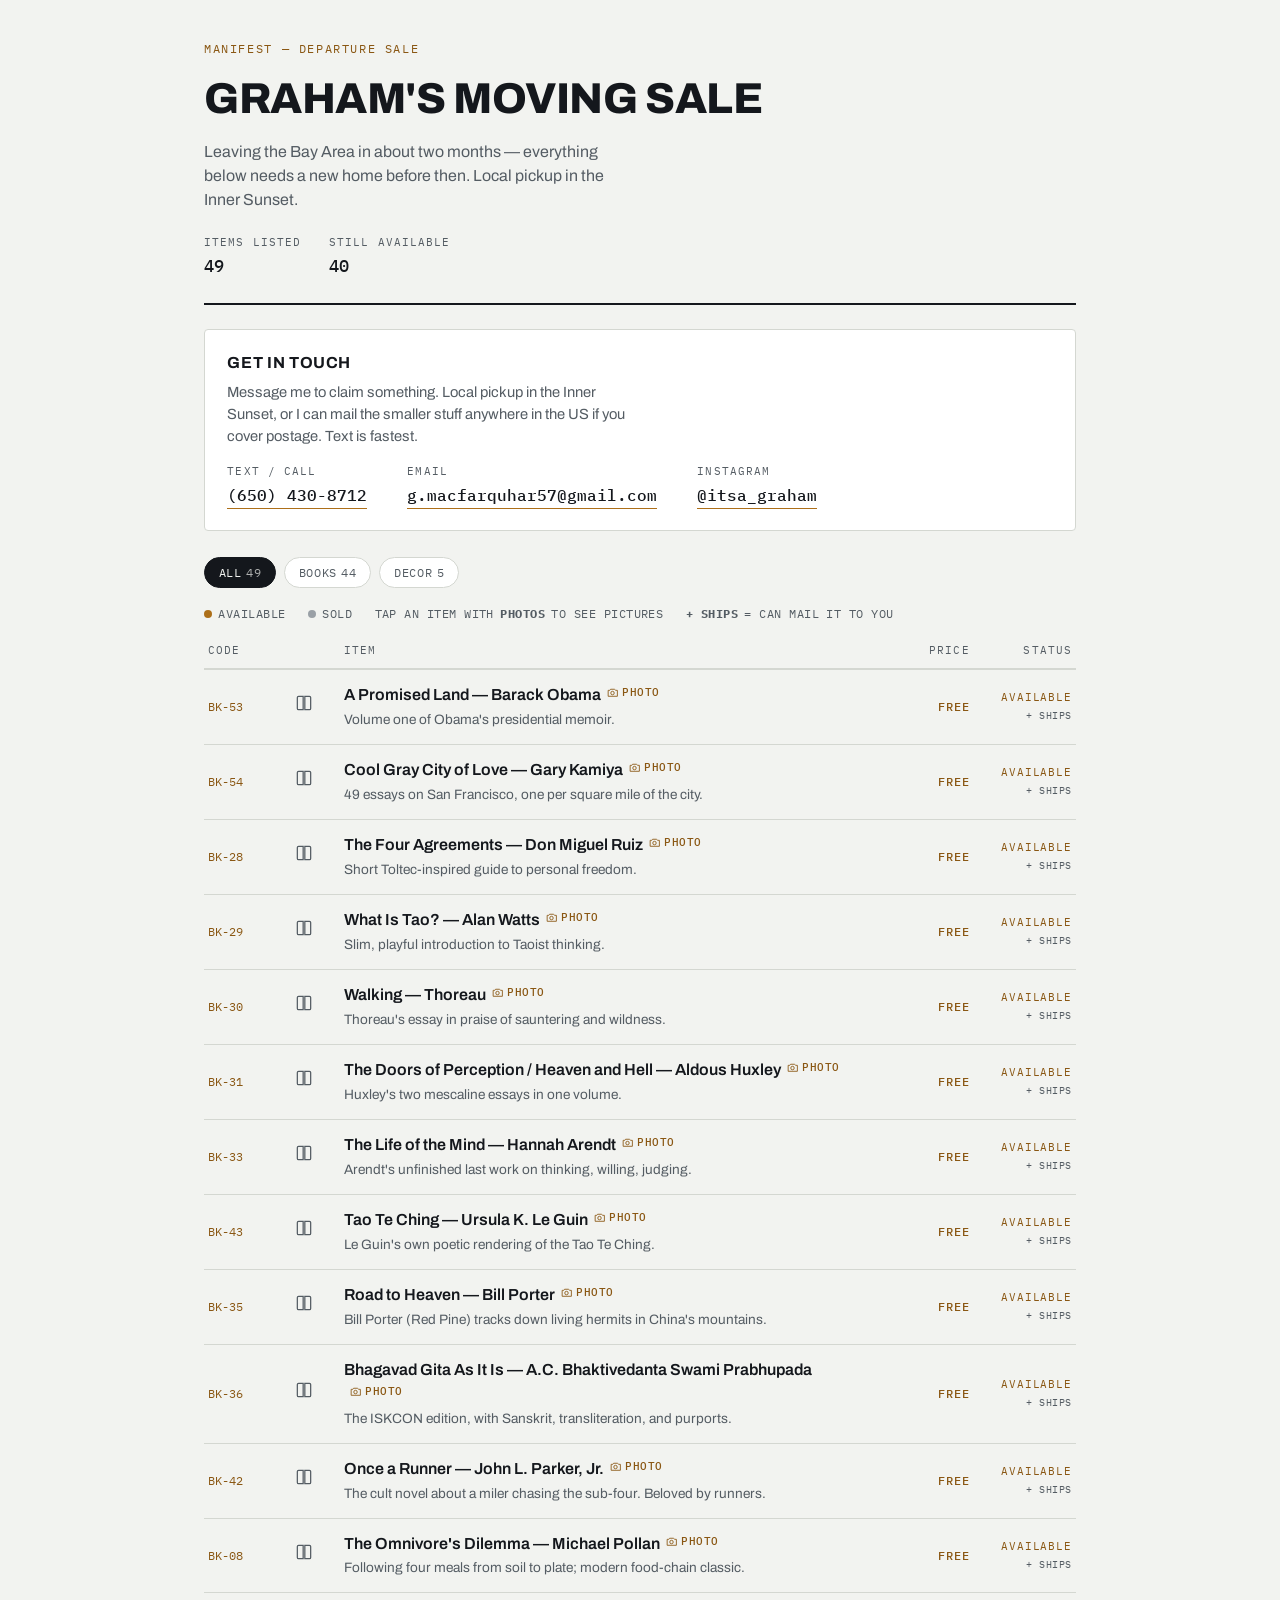
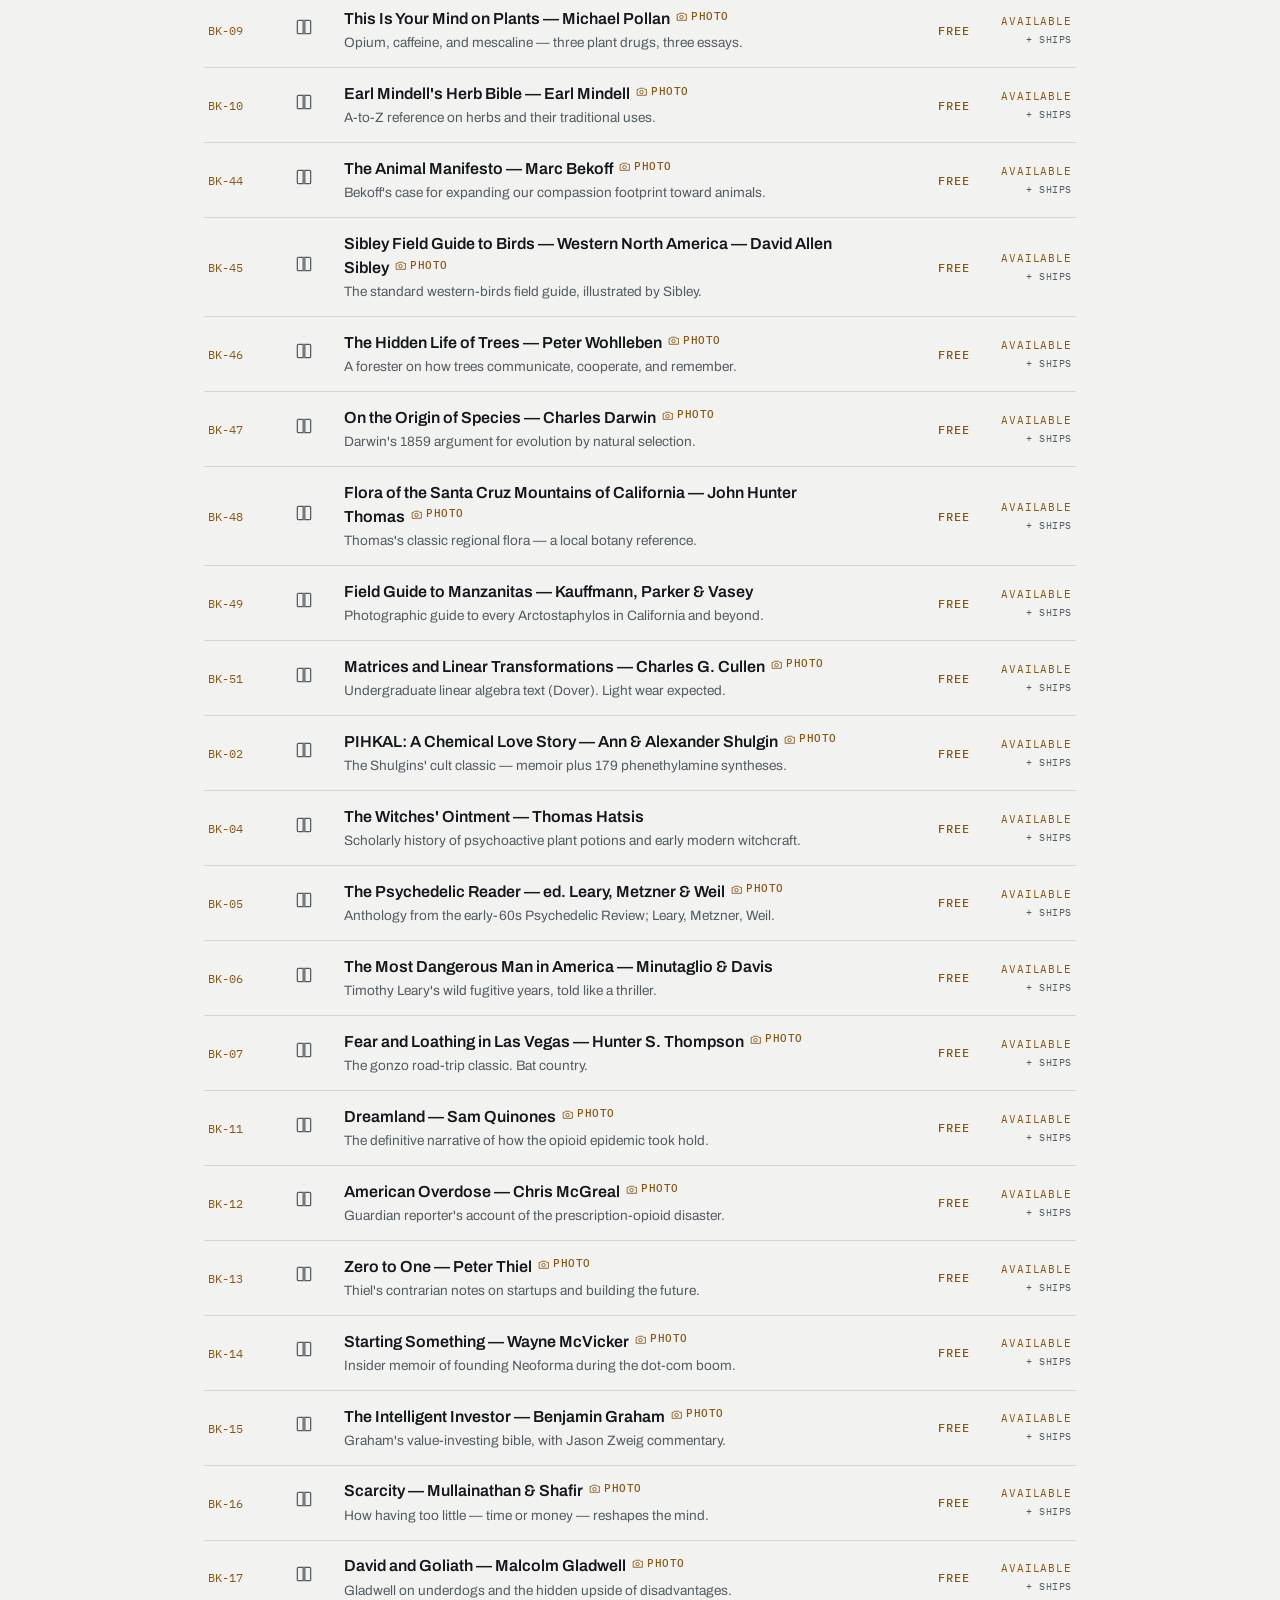
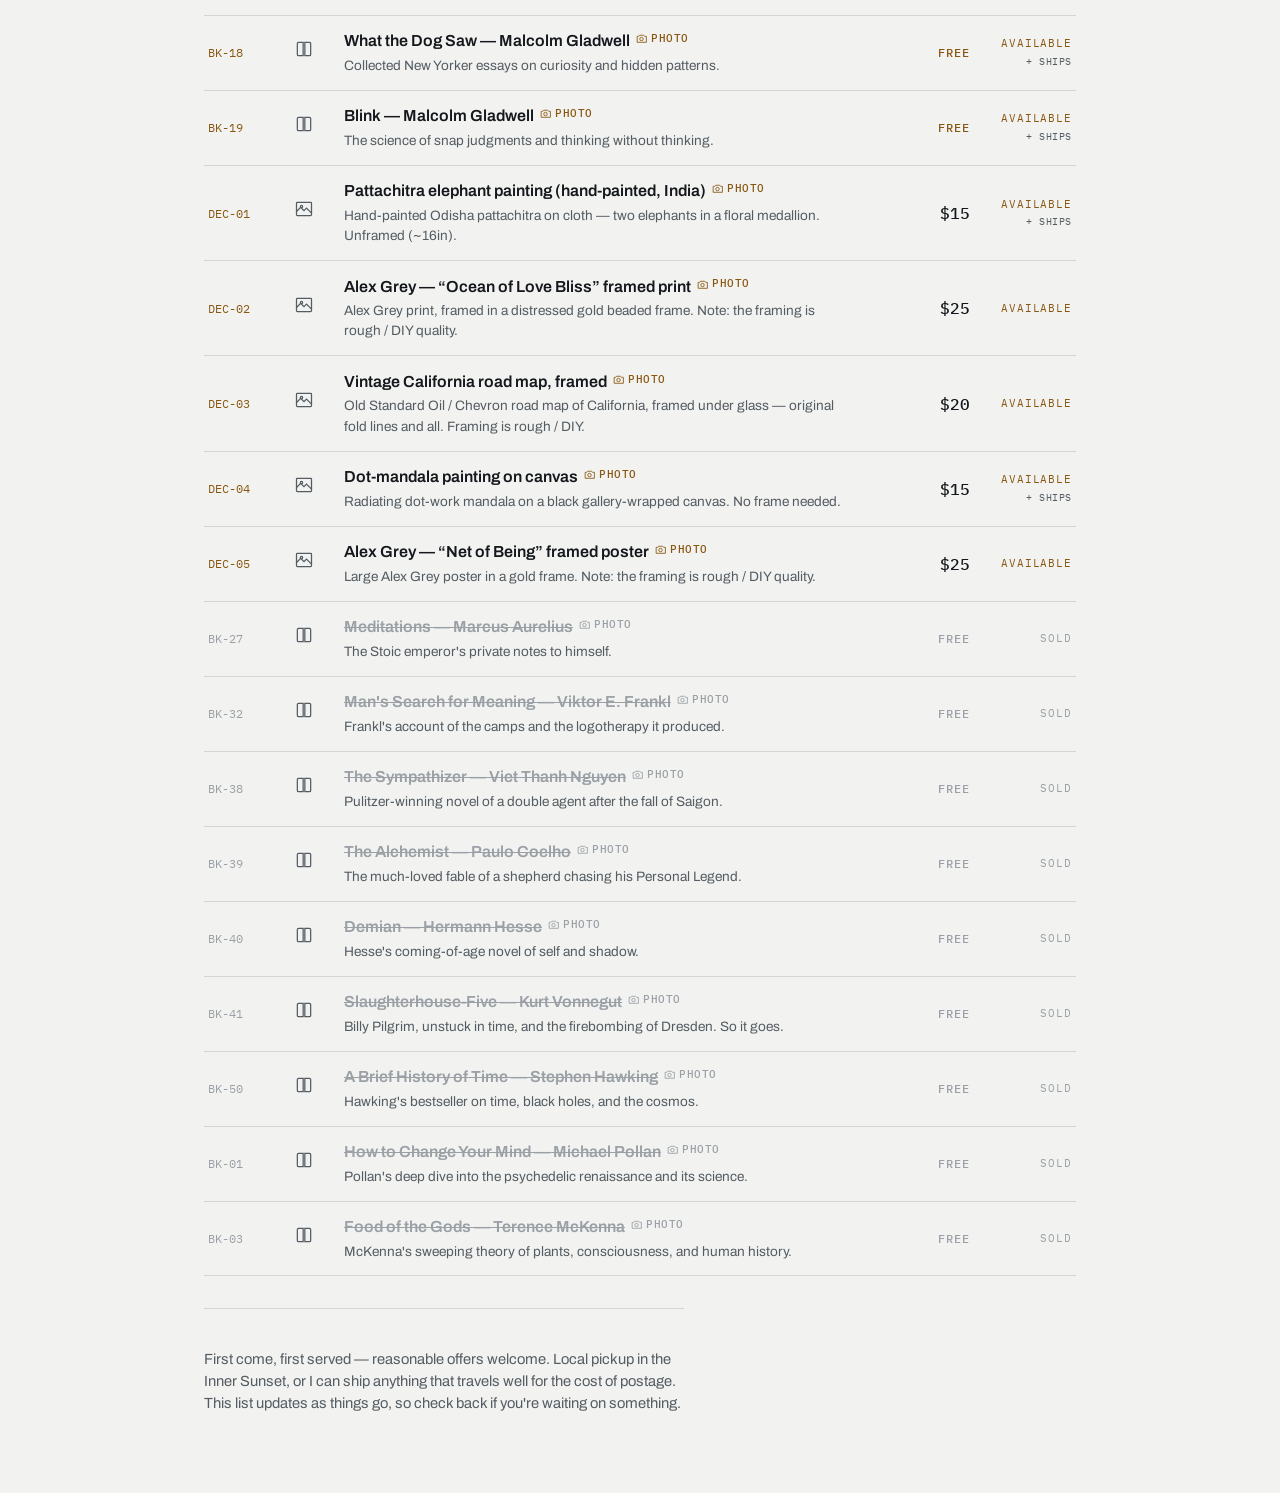
==== commit 1c22d992: "Add Decor section with 5 pieces; drop 'books are free' copy from index - New Decor category (books.c" ====
--- a/index.html
+++ b/index.html
@@ -15,7 +15,7 @@
   <header class="board-head">
     <div class="eyebrow">Manifest — Departure Sale</div>
     <h1>Graham's Moving Sale</h1>
-    <p class="tagline">Leaving the Bay Area in about two months — everything below needs a new home before then. <strong>The books are all free.</strong> Local pickup in the Inner Sunset.</p>
+    <p class="tagline">Leaving the Bay Area in about two months — everything below needs a new home before then. Local pickup in the Inner Sunset.</p>
     <div class="meta-row">
       <div class="meta">
         <span class="meta-label">Items listed</span>
@@ -30,7 +30,7 @@
 
   <section class="contact" aria-label="How to reach me">
     <h2 class="contact-title">Get in touch</h2>
-    <p class="contact-lead">The books are free — just message me to claim one. Local pickup in the Inner Sunset, or I'll mail books anywhere in the US if you cover postage. Text is fastest.</p>
+    <p class="contact-lead">Message me to claim something. Local pickup in the Inner Sunset, or I can mail the smaller stuff anywhere in the US if you cover postage. Text is fastest.</p>
     <ul class="contact-list">
       <li>
         <span class="contact-label">Text / call</span>
@@ -69,7 +69,7 @@
   </main>
 
   <footer class="board-foot">
-    <p>The books are free — take what you'll actually read, and pass the rest on. First come, first served. Local pickup in the Inner Sunset, or I'll ship books anywhere in the US if you cover postage. This list updates as things go, so check back if you're waiting on something.</p>
+    <p>First come, first served — reasonable offers welcome. Local pickup in the Inner Sunset, or I can ship anything that travels well for the cost of postage. This list updates as things go, so check back if you're waiting on something.</p>
   </footer>
 </div>
 
